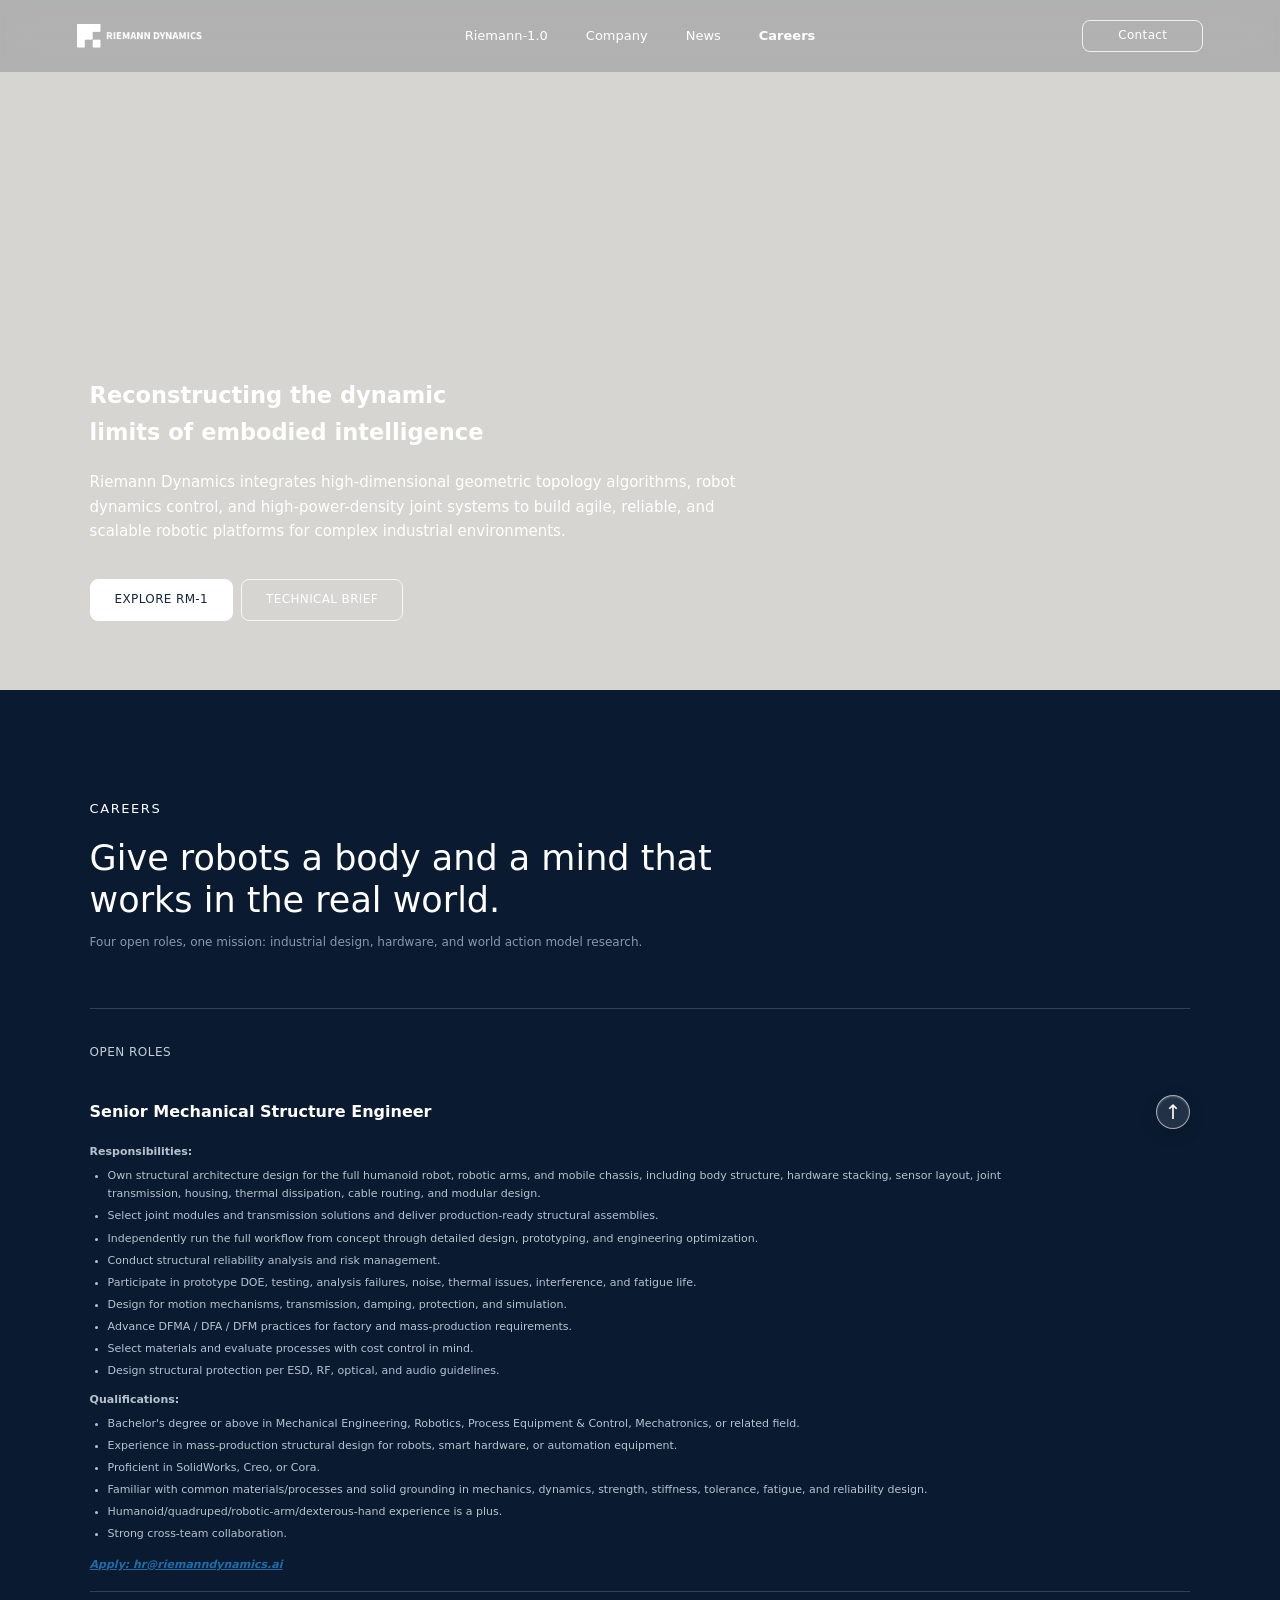
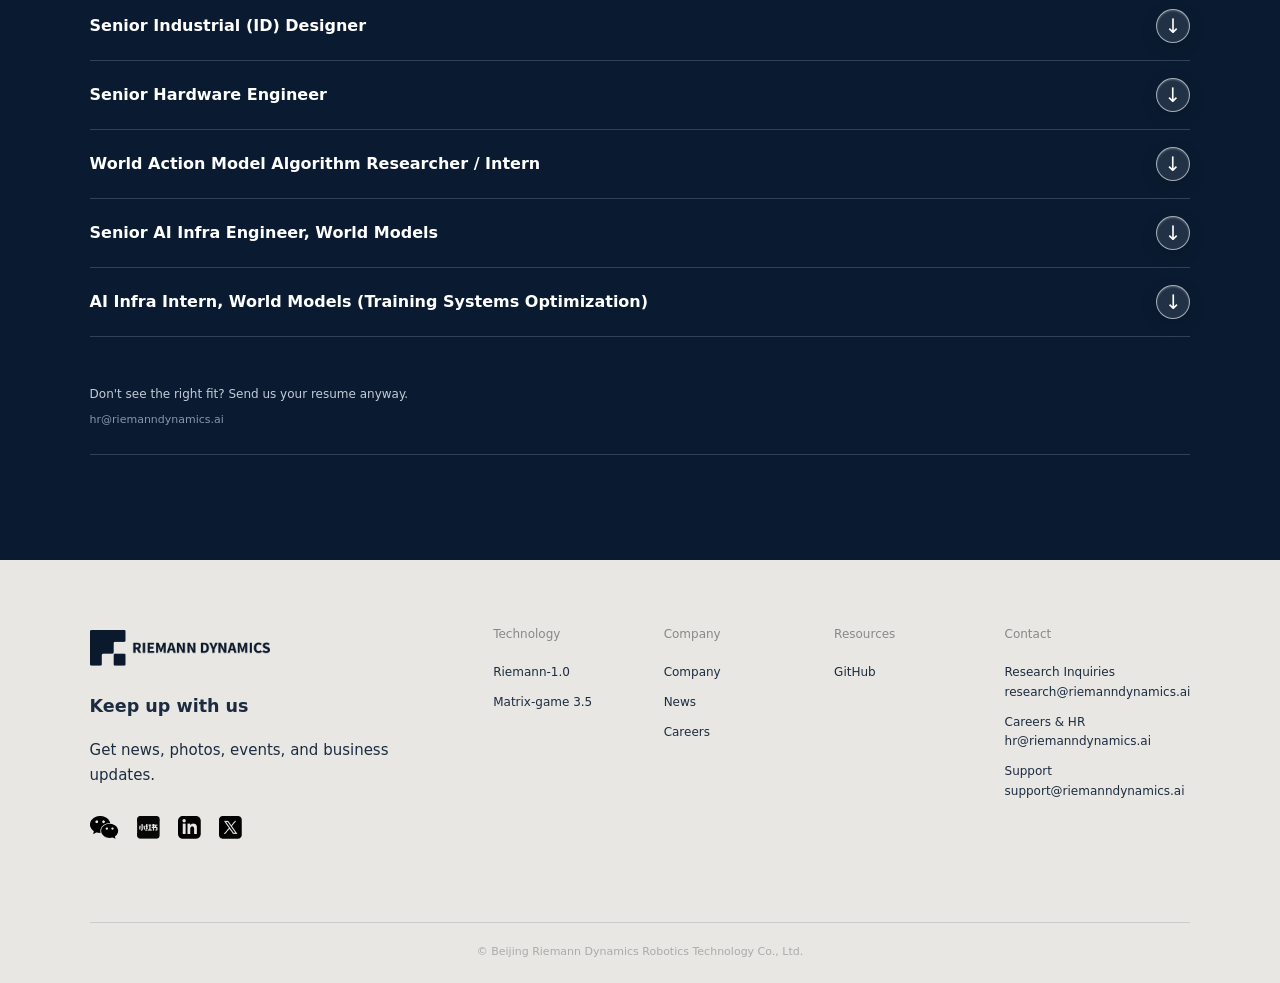
==== careers.html @ ba43d90c "Initial website" ====
<!doctype html><html lang="en"><head><meta charset="UTF-8"><meta name="viewport" content="width=device-width,initial-scale=1"><title>Careers — Riemann Dynamics</title><link rel="stylesheet" href="styles.css"></head><body class="careers-page"><header class="nav"><a class="brand" href="index.html"><img src="public/assets/公司logo/Group 2.png" alt="Riemann Dynamics"></a><nav class="desktop-nav"><a href="riemann-1.0.html">Riemann-1.0</a><a href="company.html">Company</a><a href="news.html">News</a><a href="careers.html">Careers</a></nav><a class="contact" href="mailto:hr@riemanndynamics.ai?subject=Website%20Inquiry">Contact</a></header><section class="careers-hero"><video muted loop autoplay playsinline><source src="public/assets/careers/careers-top.mp4" type="video/mp4"></video><div class="hero-overlay"><h1>Reconstructing the dynamic<br>limits of embodied intelligence</h1><p>Riemann Dynamics integrates high-dimensional geometric topology algorithms, robot dynamics control, and high-power-density joint systems to build agile, reliable, and scalable robotic platforms for complex industrial environments.</p><a class="btn light" href="riemann-1.0.html">EXPLORE RM-1</a><a class="btn outline" href="https://arxiv.org/abs/2608.27033">TECHNICAL BRIEF</a></div></section><main class="careers-content"><p class="eyebrow">CAREERS</p><h2>Give robots a body and a mind that<br> works in the real world.</h2><p class="careers-lead">Four open roles, one mission: industrial design, hardware, and world action model research.</p><div class="roles"><p class="roles-label">OPEN ROLES</p><details open><summary>Senior Mechanical Structure Engineer <span>↑</span></summary><div class="role-copy"><b>Responsibilities:</b><ul><li>Own structural architecture design for the full humanoid robot, robotic arms, and mobile chassis, including body structure, hardware stacking, sensor layout, joint transmission, housing, thermal dissipation, cable routing, and modular design.</li><li>Select joint modules and transmission solutions and deliver production-ready structural assemblies.</li><li>Independently run the full workflow from concept through detailed design, prototyping, and engineering optimization.</li><li>Conduct structural reliability analysis and risk management.</li><li>Participate in prototype DOE, testing, analysis failures, noise, thermal issues, interference, and fatigue life.</li><li>Design for motion mechanisms, transmission, damping, protection, and simulation.</li><li>Advance DFMA / DFA / DFM practices for factory and mass-production requirements.</li><li>Select materials and evaluate processes with cost control in mind.</li><li>Design structural protection per ESD, RF, optical, and audio guidelines.</li></ul><b>Qualifications:</b><ul><li>Bachelor's degree or above in Mechanical Engineering, Robotics, Process Equipment &amp; Control, Mechatronics, or related field.</li><li>Experience in mass-production structural design for robots, smart hardware, or automation equipment.</li><li>Proficient in SolidWorks, Creo, or Cora.</li><li>Familiar with common materials/processes and solid grounding in mechanics, dynamics, strength, stiffness, tolerance, fatigue, and reliability design.</li><li>Humanoid/quadruped/robotic-arm/dexterous-hand experience is a plus.</li><li>Strong cross-team collaboration.</li></ul><a class="apply-link" href="mailto:hr@riemanndynamics.ai?subject=Job%20Application">Apply: hr@riemanndynamics.ai</a></div></details><details><summary>Senior Industrial (ID) Designer <span>↓</span></summary><p>Design · Beijing · Full-time</p></details><details><summary>Senior Hardware Engineer <span>↓</span></summary><p>Hardware · Beijing · Full-time</p></details><details><summary>World Action Model Algorithm Researcher / Intern <span>↓</span></summary><p>Research · Beijing · Full-time / Internship</p></details><details><summary>Senior AI Infra Engineer, World Models <span>↓</span></summary><p>Research · Beijing · Full-time / Internship</p></details><details><summary>AI Infra Intern, World Models (Training Systems Optimization) <span>↓</span></summary><p>Research · Beijing · Full-time / Internship</p></details></div><div class="resume-note"><p>Don't see the right fit? Send us your resume anyway.</p><a href="mailto:hr@riemanndynamics.ai?subject=Job%20Application">hr@riemanndynamics.ai</a></div></main><footer class="careers-footer"><div class="footer-brand"><img src="public/assets/公司logo/Group 2-2.png"><h3>Keep up with us</h3><p>Get news, photos, events, and business updates.</p><div class="social">◉　▣　𝕏　▶</div></div><div class="footer-links"><div><b>Technology</b><a href="riemann-1.0.html">Riemann-1.0</a><a href="#">Matrix-game 3.5</a></div><div><b>Company</b><a href="company.html">Company</a><a href="news.html">News</a><a href="careers.html">Careers</a></div><div><b>Resources</b><a href="https://github.com">GitHub</a></div><div><b>Contact</b><a href="mailto:research@riemanndynamics.ai">Research Inquiries<br>research@riemanndynamics.ai</a><a href="mailto:hr@riemanndynamics.ai">Careers &amp; HR<br>hr@riemanndynamics.ai</a><a href="mailto:support@riemanndynamics.ai">Support<br>support@riemanndynamics.ai</a></div></div><small>© Beijing Riemann Dynamics Robotics Technology Co., Ltd.</small></footer><script src="script.js"></script></body></html>
---- styles.css ----
:root{--navy:#091a30;--paper:#f3f2ef;--ink:#15263b}*{box-sizing:border-box}html{scroll-behavior:smooth}body{margin:0;background:var(--paper);color:var(--ink);font:15px/1.65 Arial,Helvetica,sans-serif}a{color:inherit;text-decoration:none}.nav{position:fixed;z-index:10;top:0;left:0;right:0;height:72px;padding:14px 6%;display:flex;align-items:center;justify-content:space-between;color:#fff;background:rgba(10,17,25,.18);backdrop-filter:blur(14px);transition:.3s}.nav.scrolled{background:rgba(9,26,48,.82)}.brand img{width:150px;height:42px;object-fit:contain}.desktop-nav{display:flex;gap:38px;margin-left:auto;margin-right:42px;font-size:13px}.contact,.btn{border:1px solid rgba(255,255,255,.8);border-radius:8px;padding:10px 24px;font-size:12px;letter-spacing:.03em}.hero{height:min(720px,100vh);min-height:560px;position:relative;color:#fff;overflow:hidden}.hero video{width:100%;height:100%;object-fit:cover}.hero:after{content:"";position:absolute;inset:0;background:linear-gradient(0deg,rgba(0,0,0,.6),rgba(0,0,0,.1))}.hero-overlay{position:absolute;z-index:1;bottom:10%;left:7%;max-width:650px}.hero h1{font-size:42px;line-height:1.13;font-weight:400;margin:0 0 20px}.hero p{max-width:600px;font-size:13px}.btn{display:inline-block;margin:20px 8px 0 0}.btn.light{background:#fff;color:var(--ink);border-color:#fff}.btn.outline{color:#fff}.light-section{padding:110px 7%}.intro{text-align:center}.eyebrow{font-size:13px;letter-spacing:.12em}.intro h2{font-size:30px;font-weight:400;max-width:800px;margin:15px auto 55px}.feature-grid{display:grid;grid-template-columns:1fr 1fr;gap:24px;text-align:left;max-width:1000px;margin:auto}.feature-grid article,.split p{padding:28px;border:1px solid #ddd;border-radius:16px;background:#f8f7f4}.feature-grid h3{font-size:22px;margin:12px 0}.dark-band{background:var(--navy);color:#fff;padding:115px 7%}.dark-band h2{font-weight:400;font-size:32px}.dark-band p{max-width:680px;color:#b9c4d0}.company-detail h2{max-width:850px;font-weight:400;font-size:36px}.split{display:grid;grid-template-columns:1fr 1.3fr;gap:28px;align-items:center;margin:42px 0}.split img{width:100%;height:280px;object-fit:cover}.video-grid{display:grid;grid-template-columns:1fr 1fr;gap:20px;margin:36px 0}.video-grid video{width:100%}.diagram{max-width:900px;width:100%;display:block;margin:40px 0}.news-card{display:block;max-width:900px}.news-card img{width:100%;height:360px;object-fit:cover;transition:.3s}.news-card:hover img{transform:scale(1.02)}.news-card h3{font-size:22px}.roles{margin-top:42px;border-top:1px solid #334457}.roles details{border-bottom:1px solid #334457;padding:24px 0}.roles summary{cursor:pointer;font-size:17px;font-weight:bold;display:flex;justify-content:space-between}.roles p{color:#c5ced8}.roles a,.article a{color:#1f6da8;text-decoration:underline}.article{max-width:900px;margin:auto;padding-top:130px}.article h1{font-weight:400;font-size:36px}.article img{display:block;width:100%;margin:36px 0}.back{font-size:28px}footer{background:#e8e7e3;padding:70px 7% 20px;display:grid;grid-template-columns:1fr 2fr;gap:50px}footer img{width:180px;height:55px;object-fit:contain;object-position:left}.footer-links{display:grid;grid-template-columns:repeat(3,1fr);gap:20px}.footer-links div{display:flex;flex-direction:column;gap:10px}.footer-links b{margin-bottom:8px}.social{margin-top:28px;font-size:18px}footer>small{grid-column:1/-1;border-top:1px solid #ccc;text-align:center;padding-top:20px;color:#999}.menu-btn,.mobile-menu{display:none}
@media(max-width:760px){.desktop-nav,.nav>.contact{display:none}.menu-btn{display:flex;background:none;border:0;flex-direction:column;gap:5px}.menu-btn span{display:block;width:24px;height:2px;background:#fff}.mobile-menu{position:absolute;display:none;top:72px;left:0;right:0;background:rgba(9,26,48,.96);padding:20px 7%}.mobile-menu.open{display:flex;flex-direction:column;gap:18px}.hero h1{font-size:32px}.hero-overlay{left:7%;right:7%;bottom:8%}.feature-grid,.split,.video-grid,footer{grid-template-columns:1fr}.light-section,.dark-band{padding:75px 7%}.intro h2,.company-detail h2{font-size:26px}.news-card img{height:220px}.footer-links{grid-template-columns:1fr 1fr}.footer-links div:last-child{grid-column:1/-1}}
.about-card b{display:flex;align-items:center;gap:8px;font-weight:600}
.about-card b img{width:22px;height:22px;object-fit:contain}
.home-page .about-card{background:#EFEDEA}
.about-card h3{font-size:32px;line-height:1.08;margin:18px 0 20px}
.card-bl h3,.card-br h3{line-height:1.02}
.home-footer .social{display:flex;align-items:center;gap:18px}
.home-footer .social img{width:auto;height:23px;object-fit:contain}
.home-footer .social img:first-child{width:29px}
.rm-page main{background:#f4f3f0}
.rm-page main{position:relative}
.rm-page .rm-general{background:#f4f3f0 url('public/assets/公司logo/Black透明.png') right 54px top 38px/220px auto no-repeat}
.desktop-nav{position:absolute;left:50%;transform:translateX(-50%);margin:0}
.hero>img{width:100%;height:100%;object-fit:cover}
.home-hero{height:690px}.about-home{background:#f3f2ef;padding:75px 5% 100px;color:#182b40}.about-heading{text-align:center}.about-heading h2{font-size:32px;font-weight:400;margin:0 0 8px}.about-heading p{color:#777;font-size:13px;line-height:1.5}.about-cards{max-width:1220px;height:700px;margin:60px auto 0;position:relative}.about-card{position:absolute;width:34%;min-height:260px;padding:30px;border:1px solid #ddd;border-radius:18px;background:#f7f6f3;clip-path:polygon(0 0,85% 0,100% 18%,100% 100%,0 100%);transition:transform .3s}.about-card:hover{transform:scale(1.025)}.about-card h3{font-size:21px;font-weight:400;margin:15px 0}.about-card p{color:#73777c;font-size:13px;line-height:1.45}.card-tl{left:0;top:15px}.card-tr{right:0;top:15px}.card-bl{left:0;bottom:10px}.card-br{right:0;bottom:10px}.robot-wrap{position:absolute;left:50%;top:50%;width:350px;height:390px;transform:translate(-50%,-50%);display:flex;justify-content:center;align-items:center;z-index:2}.robot-ring{position:absolute;width:300px;height:300px;border:1px solid #d8d7d2;border-radius:50%;background:rgba(255,255,255,.22)}.robot-wrap img{position:relative;width:330px;max-height:410px;object-fit:contain}.resources-home{height:480px;background:#0a1b31;color:#fff;position:relative;overflow:hidden}.resources-home:before{content:"";position:absolute;inset:0;background:url('public/assets/riemann-1.0/robot-right-arm-4k-transparent 1.png') left 35%/500px auto no-repeat;opacity:.12}.resource-blocks{position:absolute;right:0;top:0;width:37%;height:70%}.resource-blocks i{position:absolute;border:1px solid #31445a;border-radius:12px;background:#10253d}.resource-blocks i:nth-child(1){right:0;top:0;width:73%;height:56%}.resource-blocks i:nth-child(2){right:0;top:56%;width:46%;height:44%}.resource-blocks i:nth-child(3){left:0;top:69%;width:31%;height:29%}.resource-blocks i:nth-child(4){right:28%;top:68%;width:28%;height:31%}.resource-copy{position:absolute;left:7%;bottom:85px}.resource-copy h2{font-size:28px;font-weight:400;line-height:1.2}.resource-copy p{max-width:500px;color:#8796a9;font-size:11px}.home-footer{background:#e8e7e3;padding:65px 7% 22px;display:grid;grid-template-columns:1fr 2fr;gap:55px;color:#1c2c40}.home-footer .footer-brand>img{width:180px;height:52px;object-fit:contain;object-position:left}.home-footer h3{font-weight:400;margin:20px 0 3px}.home-footer p{font-size:12px;color:#777}.home-footer .footer-links{display:grid;grid-template-columns:repeat(4,1fr);gap:25px}.home-footer .footer-links div{display:flex;flex-direction:column;gap:10px;font-size:12px}.home-footer .footer-links b{font-size:13px;font-weight:400;color:#888;margin-bottom:7px}.home-footer>small{grid-column:1/-1;border-top:1px solid #ccc;text-align:center;color:#aaa;padding-top:20px;margin-top:28px;font-size:11px}
.home-hero{position:relative;width:100%;height:auto;min-height:620px;aspect-ratio:1440/882;max-height:900px;overflow:hidden;background:#050505;color:#fff}.home-hero>video{position:absolute;inset:0;width:100%;height:100%;object-fit:cover;object-position:center center;display:block}.home-hero:after{content:"";position:absolute;inset:0;background:linear-gradient(180deg,rgba(0,0,0,.08) 35%,rgba(0,0,0,.48) 100%);pointer-events:none}.home-hero .hero-overlay{z-index:2;color:#fff}.home-hero .hero-overlay h1,.home-hero .hero-overlay p{color:#fff}.home-hero .btn.outline{color:#fff;border-color:rgba(255,255,255,.9)}.home-footer .footer-brand{display:flex;flex-direction:column;align-items:flex-start}.home-footer .footer-brand>img{display:block;width:180px;height:auto;margin:0;padding:0}.home-footer h3{margin:20px 0 3px;padding:0;text-align:left}
@media(max-width:760px){.home-hero{height:650px;min-height:650px;aspect-ratio:auto}.home-hero>video{object-position:center center}}
.company-hero{height:690px;position:relative;overflow:hidden;color:#fff}.company-hero>img{width:100%;height:100%;object-fit:cover}.company-hero:after{content:"";position:absolute;inset:0;background:linear-gradient(0deg,rgba(0,0,0,.6),rgba(0,0,0,.08))}.company-hero .hero-overlay{z-index:2}.company-hero .hero-overlay h1,.company-hero .hero-overlay p{color:#fff}.company-content{padding:95px 7%;background:#f3f2ef;color:#1c2c40}.company-content>h2{font-size:36px;line-height:1.2;font-weight:400;margin:16px 0 35px}.company-content hr{border:0;border-top:1px solid #d9d9d5;margin-bottom:55px}.company-story{display:grid;grid-template-columns:40% 60%;gap:18px;margin:0 0 48px;align-items:stretch}.company-story img{width:100%;height:285px;object-fit:cover}.company-story>div{background:#f8f7f4;border:1px solid #ddd;border-radius:17px;clip-path:polygon(0 0,96% 0,100% 12%,100% 100%,0 100%);padding:26px}.company-story p{font-size:14px;line-height:1.55;margin:0}.milestones{background:#0a1b31;color:#fff;padding:80px 7% 105px}.timeline{display:grid;grid-template-columns:repeat(3,1fr);position:relative;margin-top:60px}.timeline:before{content:"";height:1px;background:#536173;position:absolute;left:0;right:0;top:8px}.milestone{position:relative}.milestone i{display:block;width:20px;height:20px;border:2px solid #d7dde3;border-radius:50%;background:#0a1b31;position:relative;z-index:1}.milestone.active i{background:#f5f5f2}.milestone h3{font-size:17px;margin:14px 0 2px}.milestone p{color:#8998aa;font-size:12px;margin:0}.company-footer{background:#e8e7e3;padding:65px 7% 22px;display:grid;grid-template-columns:1fr 2fr;gap:55px;color:#1c2c40}.company-footer .footer-brand>img{width:180px;height:auto;margin-left:-27px}.company-footer .footer-links{display:grid;grid-template-columns:repeat(4,1fr);gap:25px}.company-footer .footer-links div{display:flex;flex-direction:column;gap:10px;font-size:12px}.company-footer .footer-links b{font-weight:400;color:#888}.company-footer>small{grid-column:1/-1;border-top:1px solid #ccc;text-align:center;color:#aaa;padding-top:20px;margin-top:28px;font-size:11px}
@media(max-width:760px){.company-hero{height:650px}.company-content{padding:65px 7%}.company-content>h2{font-size:27px}.company-story{grid-template-columns:1fr;gap:15px}.company-story img{height:230px}.timeline{grid-template-columns:1fr;gap:35px;margin-top:45px}.timeline:before{left:9px;top:0;bottom:0;width:1px;height:auto;right:auto}.milestone{padding-left:38px}.milestone i{position:absolute;left:0;top:0}.company-footer{grid-template-columns:1fr}.company-footer .footer-links{grid-template-columns:1fr 1fr}}
.careers-hero{height:690px;position:relative;overflow:hidden;color:#fff}.careers-hero>img{width:100%;height:100%;object-fit:cover}.careers-hero:after{content:"";position:absolute;inset:0;background:linear-gradient(0deg,rgba(0,0,0,.58),rgba(0,0,0,.08))}.careers-hero .hero-overlay{z-index:2}.careers-hero .hero-overlay h1,.careers-hero .hero-overlay p{color:#fff}.careers-content{background:#0a1b31;color:#fff;padding:95px 7% 105px}.careers-content h2{font-size:35px;line-height:1.2;font-weight:400;margin:18px 0 12px}.careers-lead{font-size:12px;color:#8998aa}.roles{margin-top:55px;border-top:1px solid #304258}.roles-label{font-size:12px;letter-spacing:.04em;color:#cbd2dc;margin:34px 0 15px}.roles details{border-bottom:1px solid #304258;padding:17px 0}.roles summary{cursor:pointer;list-style:none;font-size:16px;font-weight:600;display:flex;justify-content:space-between;align-items:center}.roles summary::-webkit-details-marker{display:none}.roles summary span{border:1px solid #8190a1;width:30px;height:30px;border-radius:50%;display:grid;place-items:center;font-size:20px;font-weight:300}.role-copy{max-width:920px;color:#b7c2d0;font-size:11px;line-height:1.65;padding:14px 0 0}.role-copy ul{padding-left:18px;margin:6px 0 10px}.role-copy li{margin-bottom:4px}.apply-link{display:inline-block;color:#fff;font-style:italic;font-weight:600;margin-top:2px}.roles details:not([open])>p{color:#8796a9;font-size:11px;margin:8px 0 0}.resume-note{border-bottom:1px solid #304258;padding:48px 0 25px;color:#c3ccd6;font-size:12px}.resume-note p{margin:0 0 5px}.resume-note a{color:#8796a9;font-size:11px}.careers-footer{background:#e8e7e3;padding:65px 7% 22px;display:grid;grid-template-columns:1fr 2fr;gap:55px;color:#1c2c40}.careers-footer .footer-brand>img{width:180px;height:auto;margin-left:-27px}.careers-footer .footer-links{display:grid;grid-template-columns:repeat(4,1fr);gap:25px}.careers-footer .footer-links div{display:flex;flex-direction:column;gap:10px;font-size:12px}.careers-footer .footer-links b{font-weight:400;color:#888}.careers-footer>small{grid-column:1/-1;border-top:1px solid #ccc;text-align:center;color:#aaa;padding-top:20px;margin-top:28px;font-size:11px}
@media(max-width:760px){.careers-hero{height:650px}.careers-content{padding:65px 7%}.careers-content h2{font-size:28px}.careers-footer{grid-template-columns:1fr}.careers-footer .footer-links{grid-template-columns:1fr 1fr}.role-copy{font-size:11px}}
.rm-page{background:#f3f2ef;color:#1a2b40}.rm-hero{height:690px;position:relative;overflow:hidden;color:#fff;background:#050505}.rm-hero video{width:100%;height:100%;object-fit:cover}.rm-hero:after{content:"";position:absolute;inset:0;background:linear-gradient(0deg,rgba(0,0,0,.7),transparent 65%)}.rm-hero-copy{position:absolute;z-index:2;left:7%;bottom:9%}.rm-hero-copy p{font-size:14px;margin:0 0 8px}.rm-hero-copy h1{font-size:42px;line-height:1.1;font-weight:400;margin:0}.rm-stats{display:grid;grid-template-columns:repeat(5,1fr);max-width:1100px;margin:auto;padding:48px 7%;gap:22px;text-align:center}.rm-stats b{display:block;font-size:26px;font-weight:400}.rm-stats span{font-size:11px;color:#7c8792}.rm-section,.rm-benchmarks{padding:90px 7%;max-width:1250px;margin:auto}.rm-section h2,.rm-benchmarks h2,.rm-data h2,.rm-policy h2{font-size:30px;font-weight:400;margin:12px 0}.rm-lead{max-width:760px;color:#6f7881}.rm-wide-image{width:100%;display:block;margin:42px 0 25px;max-height:520px;object-fit:contain;background:#ddd}.rm-three{display:grid;grid-template-columns:repeat(3,1fr);gap:18px}.rm-three article{background:#efeeeb;border:1px solid #deddd9;padding:22px;border-radius:9px}.rm-three h3{font-size:14px;margin:0 0 8px}.rm-three p{font-size:12px;margin:0;color:#69737d}.rm-gallery{background:#ecebe8;max-width:none}.rm-task-grid{display:grid;grid-template-columns:repeat(4,1fr);gap:15px}.rm-task-grid article{background:#f7f6f3;padding:14px;border-radius:6px}.rm-task-grid img{height:140px;width:100%;object-fit:contain}.rm-task-grid h3{font-size:13px;margin:8px 0 3px}.rm-task-grid p{font-size:11px;margin:0;color:#69737d}.rm-metrics{display:flex;gap:60px;margin:30px 0}.rm-metrics b{font-size:30px;font-weight:400}.rm-metrics small{display:block;font-size:11px;color:#77818a}.rm-video-grid{display:grid;grid-template-columns:repeat(4,1fr);gap:12px}.rm-video-grid video{width:100%;background:#ddd}.rm-benchmarks{background:#eeece9;max-width:none}.benchmark-grid{display:grid;grid-template-columns:repeat(3,1fr);gap:22px;margin-top:30px}.benchmark-grid img{width:100%;height:250px;object-fit:contain;background:#fff;border-radius:8px}.rm-data{background:#0a1b31;color:#fff;padding:90px 7%;text-align:left}.rm-data p{max-width:700px;color:#b8c3ce}.rm-data img{display:block;max-width:850px;width:100%;margin:40px auto 0;background:#122a45}.rm-inference{background:#f3f2ef}.rm-policy{padding:90px 7%;text-align:center;background:#ecebe8}.rm-policy>img{width:330px;height:330px;object-fit:contain}.rm-policy>div{display:flex;max-width:800px;margin:15px auto;justify-content:space-around;gap:20px}.rm-policy span{display:grid;place-items:center;width:150px;height:90px;border-radius:50%;background:#f8f7f4;border:1px solid #ddd;font-size:12px}
@media(max-width:760px){.rm-hero{height:650px}.rm-hero-copy h1{font-size:32px}.rm-stats{grid-template-columns:repeat(3,1fr);padding:35px 5%;gap:20px 8px}.rm-stats b{font-size:21px}.rm-section,.rm-benchmarks{padding:62px 7%}.rm-section h2,.rm-benchmarks h2,.rm-data h2,.rm-policy h2{font-size:25px}.rm-three,.rm-task-grid,.rm-video-grid,.benchmark-grid{grid-template-columns:1fr 1fr}.rm-metrics{gap:25px}.rm-metrics b{font-size:24px}.rm-policy>div{flex-wrap:wrap}.rm-policy span{width:130px}}
.resources-home:before{content:"";display:block;position:absolute;inset:auto 7% 20px auto;width:500px;height:400px;background:url('public/assets/home/Vector.png') center/contain no-repeat;opacity:.95}
.resource-blocks{display:none!important}
.home-footer .footer-brand>img{margin-left:-27px!important;width:180px;height:auto}
.company-page .company-story>div{display:flex!important;align-items:center!important;justify-content:center!important;padding:30px!important}.company-page .company-story p{margin:0!important;line-height:1.75!important}
.company-page .company-story>div{background:#EFEDEA}
.blog-page{background:#f3f2ef;color:#182b40}.blog-page .nav{background:rgba(20,29,36,.42)}.blog-content{width:min(1030px,86%);margin:0 auto;padding:125px 0 110px}.blog-back{display:block;font-size:42px;line-height:1;margin:0 0 18px 0;width:32px}.blog-content h1{font-size:36px;line-height:1.2;font-weight:400;margin:0 0 10px}.blog-content>small{font-size:12px}.blog-image{display:block;width:100%;height:auto;margin:42px 0 24px}.blog-content p{font-size:13px;line-height:1.65;margin:0 0 28px}.blog-content p a{color:#1c4d75;text-decoration:underline}.blog-content h2{font-size:16px;margin:34px 0 8px;font-weight:700}.blog-content h3{font-size:16px;line-height:1.6;margin:36px 0 0;font-weight:700}.blog-content .blog-image + h2{margin-top:30px}
@media(max-width:760px){.blog-content{width:86%;padding:105px 0 70px}.blog-content h1{font-size:27px}.blog-image{margin:28px 0 20px}.blog-content p{font-size:13px;line-height:1.7}.blog-content h2{font-size:15px}}
.careers-page .roles summary span{position:relative;width:34px!important;height:34px!important;display:block!important;flex:0 0 34px;border:1px solid rgba(235,242,250,.65)!important;border-radius:50%!important;background:rgba(255,255,255,.1)!important;box-shadow:inset 0 1px 2px rgba(255,255,255,.25),0 5px 16px rgba(0,0,0,.18)!important;backdrop-filter:blur(12px)!important;-webkit-backdrop-filter:blur(12px)!important;font-size:0!important;line-height:1!important;color:transparent!important}.careers-page .roles summary span:after{position:absolute;left:50%;top:50%;transform:translate(-50%,-53%);display:block;width:100%;height:100%;text-align:center;font-size:20px!important;line-height:34px!important;color:#fff!important}.careers-page .roles details[open] summary span:after{content:'↑'}.careers-page .roles details:not([open]) summary span:after{content:'↓'}
.company-footer .footer-brand{display:flex;flex-direction:column;align-items:flex-start}.company-footer .footer-brand h3{font-weight:400;margin:20px 0 4px}.company-footer .footer-brand p{font-size:12px;color:#777;margin:0}.company-footer .social{margin-top:28px;font-size:18px}.company-footer .footer-links a{line-height:1.45}.company-footer .footer-links b{margin-bottom:6px}
/* Riemann detail layout calibration */
.rm-page .rm-hero{height:66vw!important;min-height:620px!important;max-height:880px!important}.rm-page .rm-section,.rm-page .rm-benchmarks{width:min(1030px,86%)!important;margin-left:auto!important;margin-right:auto!important;padding-top:82px!important;padding-bottom:82px!important}.rm-page .rm-gallery,.rm-page .rm-data{width:100%!important;padding-left:max(7%,calc((100% - 1030px)/2))!important;padding-right:max(7%,calc((100% - 1030px)/2))!important}.rm-page .rm-gallery{background:#ecebe8!important}.rm-page .rm-benchmarks{background:#eeece9!important}.rm-page .rm-data{background:#0a1b31!important;color:#fff!important;max-width:none!important}.rm-page .rm-placeholder{height:270px!important;background:#c9c9c9!important;border-radius:6px!important;margin:40px 0!important}.rm-page .rm-task-grid,.rm-page .rm-video-grid{gap:16px!important}.rm-page .rm-task-grid img{height:150px!important}
.rm-page{background:#f3f2ef}.rm-page .rm-hero-copy{max-width:1050px}.rm-page .rm-hero-copy>p:first-child{font-size:36px;font-weight:700}.rm-page .rm-hero-copy h1{font-size:48px}.rm-page .rm-hero-copy>p:last-child{max-width:900px;font-size:17px;line-height:1.5}.rm-identity{position:relative;height:650px;overflow:hidden;padding:0 5%;display:flex;align-items:flex-end;justify-content:center}.rm-wordmark{position:absolute;left:5%;right:5%;top:180px;text-align:center;font-size:122px;font-weight:700;color:#e7e4e0}.rm-identity>img{position:absolute;z-index:2;width:420px;height:480px;object-fit:contain;left:50%;top:20px;transform:translateX(-50%)}.rm-identity .rm-stats{position:relative;z-index:3;width:100%;max-width:1200px;padding:0 0 38px;display:grid;grid-template-columns:repeat(5,1fr);gap:14px}.rm-identity .rm-stats>div{background:rgba(248,247,244,.9);border:1px solid #d9d6d2;border-radius:16px;padding:28px 12px;text-align:center}.rm-identity .rm-stats b{font-size:34px}.rm-identity .rm-stats span{display:block;margin-top:8px}.rm-overview,.rm-general,.rm-architecture,.rm-inference{width:min(1100px,88%);margin:auto;padding:80px 0}.rm-overview>.eyebrow{font-size:20px;line-height:1.35;max-width:680px}.overview-copy,.about-intro,.general-copy{font-size:14px;line-height:1.65;max-width:900px;color:#66717c}.rm-overview-image,.rm-architecture>img,.rm-inference>img{display:block;width:100%;margin:38px 0;border-radius:7px}.rm-fold-cards{display:grid;grid-template-columns:repeat(3,1fr);gap:22px}.rm-fold-cards article{min-height:210px;padding:28px;background:#f7f6f3;border:1px solid #d9d6d2;border-radius:20px;clip-path:polygon(0 0,80% 0,100% 25%,100% 100%,0 100%)}.rm-fold-cards h3{font-size:21px;font-weight:400;margin:0 0 20px}.rm-fold-cards p{color:#687380}.rm-about{background:#e7e5e2;padding:85px 0}.rm-about-inner{width:min(1200px,90%);margin:auto;position:relative;min-height:830px;text-align:center}.rm-about h2{font-size:34px;font-weight:400}.rm-about .about-intro{margin:0 auto 50px}.rm-task-cards{display:grid;grid-template-columns:1fr 1fr;gap:90px 300px;text-align:left}.rm-task-cards article{background:#f7f6f3;border:1px solid #d7d4d0;border-radius:18px;padding:26px;min-height:240px}.rm-task-cards h3{font-size:21px}.rm-task-cards p{color:#687380}.rm-task-cards b{font-size:18px}.rm-about-robot{position:absolute;width:430px;height:520px;object-fit:contain;left:50%;top:250px;transform:translateX(-50%);z-index:2}.rm-general h2,.rm-benchmarks h2,.rm-data h2,.rm-architecture h2,.rm-inference h2{font-size:32px;font-weight:400}.rm-general .rm-metrics{display:flex;gap:0;margin:50px 0}.rm-general .rm-metrics b{padding:0 36px;border-right:1px solid #aaa;font-size:33px}.rm-general .rm-metrics b:first-child{padding-left:0}.rm-general .rm-metrics b:last-child{border:0}.rm-general-grid{display:grid;grid-template-columns:repeat(4,1fr);gap:28px 14px}.rm-general-grid article{background:#f8f7f4;border-radius:12px;overflow:hidden;border:1px solid #dedbd7}.rm-general-grid video{width:100%;aspect-ratio:3/5;object-fit:cover;background:#222}.rm-general-grid b,.rm-general-grid p{display:block;padding:0 12px}.rm-general-grid b{font-size:12px;margin-top:10px}.rm-general-grid p{font-size:11px;min-height:44px}.rm-benchmarks{width:100%!important;max-width:none!important;padding:80px max(7%,calc((100% - 1100px)/2))!important}.rm-benchmarks .benchmark-grid{grid-template-columns:repeat(3,1fr)}.rm-benchmarks .benchmark-grid img{height:auto}.rm-data{min-height:650px;text-align:left}.rm-data>img{width:430px;height:430px;object-fit:contain;margin:20px auto 0}.rm-architecture,.rm-inference{background:#f3f2ef}.rm-architecture>img,.rm-inference>img{background:#fff}.rm-policy{padding-bottom:130px}
@media(max-width:760px){.rm-page .rm-hero-copy>p:first-child{font-size:24px}.rm-page .rm-hero-copy h1{font-size:32px}.rm-page .rm-hero-copy>p:last-child{font-size:13px}.rm-identity{height:680px}.rm-wordmark{font-size:52px;top:130px}.rm-identity>img{width:280px;height:350px}.rm-identity .rm-stats{grid-template-columns:repeat(2,1fr);padding-bottom:20px}.rm-identity .rm-stats b{font-size:24px}.rm-overview>.eyebrow{font-size:17px}.rm-fold-cards{grid-template-columns:1fr}.rm-about-inner{min-height:auto}.rm-task-cards{grid-template-columns:1fr;gap:18px}.rm-about-robot{position:relative;top:auto;left:auto;transform:none;width:100%;height:330px;grid-row:auto}.rm-general-grid{grid-template-columns:1fr 1fr}.rm-general .rm-metrics b{font-size:23px;padding:0 12px}.rm-benchmarks .benchmark-grid{grid-template-columns:1fr}.rm-data>img{width:280px;height:280px}}

/* Riemann-1.0 reference layout */
.rm-page{background:#f4f3f0;color:#182b40;overflow-x:hidden}
.rm-page .nav{z-index:20}
.rm-hero{height:min(61.25vw,882px);min-height:620px;position:relative;overflow:hidden;background:#050505;color:#fff}
.rm-hero video{position:absolute;inset:0;width:100%;height:100%;object-fit:cover;object-position:center}
.rm-hero:after{content:"";position:absolute;inset:0;background:linear-gradient(180deg,rgba(0,0,0,.08),rgba(0,0,0,.62));pointer-events:none}
.rm-hero-copy{position:absolute;z-index:2;left:7%;right:7%;bottom:8%;max-width:980px}
.rm-hero-copy>p:first-child{font-size:27px;font-weight:700;letter-spacing:.01em;margin:0 0 8px}
.rm-hero-copy h1{font-size:46px;line-height:1.05;font-weight:400;margin:0 0 18px}
.rm-hero-copy>p:last-child{max-width:680px;font-size:14px;line-height:1.55;margin:0;color:#fff}
.rm-identity{position:relative;height:520px;overflow:hidden;padding:0 6%;display:flex;align-items:flex-end;justify-content:center;background:#f4f3f0}
.rm-identity-ring{position:absolute;width:650px;height:650px;left:50%;top:-160px;transform:translateX(-50%);border-radius:50%;background:rgba(255,255,255,.68);border:1px solid rgba(215,219,220,.8)}
.rm-wordmark{position:absolute;z-index:1;top:80px;left:0;right:0;text-align:center;font-size:74px;line-height:1;font-weight:700;color:#e6e7e3;letter-spacing:.02em}
.rm-identity>img{position:absolute;z-index:3;width:365px;height:420px;left:50%;top:5px;transform:translateX(-50%);object-fit:contain}
.rm-identity .rm-stats{position:relative;z-index:4;width:min(1120px,100%);padding:0 0 28px;display:grid;grid-template-columns:repeat(5,1fr);gap:13px;text-align:center}
.rm-identity .rm-stats>div{background:rgba(249,249,247,.78);border:1px solid #dfe1dd;border-radius:4px;padding:15px 8px 13px;min-height:72px}
.rm-identity .rm-stats b{font-size:20px;font-weight:700;display:block;color:#182b40}.rm-identity .rm-stats span{font-size:10px;color:#697783;display:block;margin-top:1px}
.rm-overview,.rm-general,.rm-architecture,.rm-inference{width:min(1100px,86%);margin:auto;padding:76px 0}
.rm-overview>.eyebrow{font-size:22px;line-height:1.2;letter-spacing:.04em;max-width:730px;margin:0 0 18px}
.overview-copy,.general-copy,.architecture-copy,.inference-copy{font-size:13px;line-height:1.55;max-width:650px;color:#66727c;margin:0 0 24px}
.rm-overview-image{display:block;width:100%;height:auto;max-height:420px;object-fit:contain;background:#d2d2d2;border-radius:5px;margin:28px 0 24px}
.rm-fold-cards{display:grid;grid-template-columns:repeat(3,1fr);gap:16px}.rm-fold-cards article{min-height:160px;padding:21px 20px;background:#f8f8f5;border:1px solid #e1e1dc;border-radius:5px;clip-path:polygon(0 0,88% 0,100% 18%,100% 100%,0 100%)}.rm-fold-cards h3{font-size:14px;line-height:1.25;font-weight:400;margin:0 0 13px}.rm-fold-cards p{font-size:11px;line-height:1.55;color:#66727c;margin:0}
.rm-about{background:#e7e6e2;padding:73px 0}.rm-about-inner{width:min(1140px,86%);min-height:760px;margin:auto;position:relative;text-align:center}.rm-about h2{font-size:22px;font-weight:400;margin:0 0 8px}.rm-about .about-intro{width:min(483px,100%);font-size:11px;line-height:1.5;color:#66727c;margin:0 auto 46px}.rm-task-cards{position:relative;z-index:3;display:grid;grid-template-columns:440px 440px;justify-content:space-between;gap:34px 250px;text-align:left}.rm-task-cards article{background:rgba(249,249,247,.9);border:1px solid #deded9;border-radius:5px;padding:17px 19px;min-height:180px}.rm-task-cards h3{font-size:13px;font-weight:400;margin:0 0 17px}.rm-task-cards p{width:303px;max-width:100%;font-size:11px;line-height:1.6;font-weight:300;color:#687380;margin:0 0 14px}.rm-task-cards hr{border:0;border-top:1px solid #dcdcd7;margin:0 0 10px}.rm-task-cards b{font-size:11px;font-weight:400}.rm-about-ring{position:absolute;width:340px;height:340px;left:50%;top:235px;transform:translateX(-50%);border-radius:50%;background:rgba(250,250,248,.56);border:1px solid #d5d6d1;z-index:1}.rm-about-robot{position:absolute;z-index:2;width:358px;height:330px;object-fit:contain;left:50%;top:248px;transform:translateX(-50%)}
.rm-general{position:relative}.rm-faint-logo{position:absolute;right:-3%;top:25px;font-size:75px;font-weight:700;letter-spacing:.02em;color:rgba(225,226,222,.62);pointer-events:none;white-space:nowrap}.rm-general h2{position:relative;font-size:25px;line-height:1.2;font-weight:400;width:500px;max-width:100%;margin:0 0 14px}.rm-general .general-copy{max-width:620px}.rm-general .rm-metrics{position:relative;display:flex;gap:0;margin:32px 0 28px}.rm-general .rm-metrics b{display:flex;flex-direction:column;padding:0 38px;border-right:1px solid #c8cbc8;font-size:28px;line-height:1;font-weight:400;color:#000}.rm-general .rm-metrics b:first-child{padding-left:0}.rm-general .rm-metrics b:last-child{border:0}.rm-general .rm-metrics small{display:block;width:100px;margin-top:8px;font-size:10px;line-height:1.25;color:#66727c}.rm-general-grid{display:grid;grid-template-columns:repeat(4,1fr);gap:17px 13px}.rm-general-grid article{background:#f8f8f5;border:1px solid #deded9;border-radius:4px;overflow:hidden}.rm-general-grid video{display:block;width:100%;aspect-ratio:1/1.12;object-fit:cover;background:#222}.rm-general-grid b,.rm-general-grid p{display:block;padding:0 10px}.rm-general-grid b{font-size:10px;margin-top:8px}.rm-general-grid p{font-size:10px;line-height:1.35;min-height:33px;color:#687380;margin:3px 0 8px}
.rm-benchmarks{width:100%;max-width:none;padding:72px max(7%,calc((100% - 1100px)/2));background:#f4f3f0}.rm-benchmarks h2{font-size:25px;font-weight:400;margin:0 0 9px}.rm-benchmarks>p{max-width:680px;color:#66727c;font-size:13px;line-height:1.55;margin:0}.rm-benchmarks .benchmark-grid{display:grid;grid-template-columns:repeat(3,1fr);gap:22px;margin-top:25px}.rm-benchmarks .benchmark-grid img{width:100%;height:auto;display:block;background:#fff;border-radius:4px}
.rm-data{min-height:625px;padding:66px max(7%,calc((100% - 1100px)/2));background:#122a45;color:#fff;display:grid;grid-template-columns:1fr 470px;align-items:center;gap:40px}.rm-data-copy .eyebrow{font-size:34px;line-height:1;margin:0 0 20px;letter-spacing:.04em}.rm-data-copy>p:last-child{max-width:570px;font-size:12px;line-height:1.65;color:#b6c3d1;margin:0}.rm-data>img{width:430px;height:430px;object-fit:contain;margin:0 auto;background:none}
.rm-architecture,.rm-inference{background:#f4f3f0}.rm-architecture .eyebrow,.rm-inference .eyebrow{font-size:34px;line-height:1.05;margin:0 0 19px;letter-spacing:.02em}.architecture-copy,.inference-copy{width:813px;max-width:100%;font-size:13px;color:#9299aa;margin-bottom:28px}.rm-architecture>img,.rm-inference>img{display:block;width:100%;height:auto;max-height:600px;object-fit:contain;background:#d0d0d0;border-radius:5px;margin:0 0 27px}.rm-stage-cards{margin-top:0}.rm-stage-cards article{min-height:142px}
.rm-policy{padding:75px max(7%,calc((100% - 900px)/2)) 110px;text-align:center;background:#e7e6e2}.rm-policy>.eyebrow{font-size:20px;letter-spacing:.05em;margin:0 0 8px}.policy-intro{max-width:650px;margin:0 auto 50px;font-size:12px;line-height:1.6;color:#66727c}.policy-mode h2{font-size:22px;font-weight:400;margin:0 0 6px}.policy-mode>p{font-size:11px;color:#66727c;margin:0 auto 22px}.policy-flow{display:flex;justify-content:center;align-items:center;gap:32px}.policy-flow span{width:145px;height:88px;display:grid;place-items:center;border-radius:50%;background:#f8f8f5;border:1px solid #dbdcd7;font-size:11px}.policy-flow i{font-style:normal;font-size:26px;color:#7f8990}.policy-robot{height:245px;position:relative;display:grid;place-items:center;margin:15px 0}.policy-ring{position:absolute;width:245px;height:245px;border-radius:50%;background:#f6f6f3;border:1px solid #d8d9d4}.policy-robot img{position:relative;width:240px;height:240px;object-fit:contain}.rm-policy .policy-mode:last-child{margin-top:18px}
@media(max-width:760px){.rm-hero{height:680px;min-height:680px}.rm-hero-copy{left:7%;right:7%;bottom:9%}.rm-hero-copy>p:first-child{font-size:23px}.rm-hero-copy h1{font-size:31px}.rm-hero-copy>p:last-child{font-size:12px}.rm-identity{height:610px}.rm-identity-ring{width:430px;height:430px;top:-40px}.rm-wordmark{top:100px;font-size:46px}.rm-identity>img{width:280px;height:330px;top:25px}.rm-identity .rm-stats{grid-template-columns:repeat(2,1fr);gap:8px;padding:0 0 18px}.rm-identity .rm-stats>div:last-child{grid-column:1/-1}.rm-identity .rm-stats b{font-size:20px}.rm-overview,.rm-general,.rm-architecture,.rm-inference{width:86%;padding:57px 0}.rm-overview>.eyebrow{font-size:18px}.rm-fold-cards{grid-template-columns:1fr}.rm-about{padding:58px 0}.rm-about-inner{min-height:980px;width:86%}.rm-task-cards{grid-template-columns:1fr;gap:14px}.rm-task-cards article{min-height:140px}.rm-about-ring{width:260px;height:260px;top:510px}.rm-about-robot{width:290px;height:275px;top:505px}.rm-general h2{font-size:23px;width:100%}.rm-faint-logo{font-size:38px;top:20px}.rm-general .rm-metrics b{font-size:22px;padding:0 15px}.rm-general .rm-metrics small{width:80px;font-size:9px}.rm-general-grid{grid-template-columns:1fr 1fr;gap:12px 8px}.rm-benchmarks{padding:58px 7%}.rm-benchmarks .benchmark-grid{grid-template-columns:1fr;gap:14px}.rm-data{display:block;padding:58px 7%;min-height:0}.rm-data-copy .eyebrow{font-size:28px}.rm-data>img{width:290px;height:290px;margin:25px auto 0}.rm-architecture .eyebrow,.rm-inference .eyebrow{font-size:27px}.rm-policy{padding:58px 7% 80px}.policy-intro{margin-bottom:35px}.policy-flow{gap:14px}.policy-flow span{width:125px;height:75px}.policy-robot{height:210px}.policy-ring{width:210px;height:210px}.policy-robot img{width:210px;height:210px}}

/* Override the earlier shared-page calibration for this rebuilt page. */
.rm-page .rm-benchmarks{width:100%!important;max-width:none!important;background:#f4f3f0!important;padding:72px max(7%,calc((100% - 1100px)/2))!important}
.rm-page .rm-data{background:#122a45!important;color:#fff!important}
.rm-page .rm-hero-copy h1{font-size:46px!important}
.rm-page .rm-hero-copy>p:last-child{font-size:14px!important;line-height:1.55!important}

/* Second-pass adjustments from the reference annotations */
.rm-page .desktop-nav a{font-weight:400}.rm-page .desktop-nav a.active{font-weight:700}
.rm-hero-actions{display:flex;gap:10px;margin-top:26px}.rm-btn{display:inline-flex;align-items:center;justify-content:center;min-width:200px;height:46px;padding:0 24px;border:1px solid rgba(255,255,255,.9);border-radius:8px;color:#fff;font-size:14px}.rm-btn-primary{background:#fff;color:#15263b;border-color:#fff;font-weight:600}
.rm-identity{height:555px}.rm-identity-ring{width:520px;height:520px;top:-135px}.rm-identity>img{width:390px;height:450px;top:0}.rm-wordmark{top:105px;font-size:82px}.rm-identity .rm-stats{padding-bottom:25px}.rm-identity .rm-stats>div{padding:22px 10px 18px;min-height:90px}.rm-identity .rm-stats b{font-size:34px}.rm-identity .rm-stats span{font-size:12px}
.rm-overview>.rm-overview-eyebrow{font-size:34px;width:600px;max-width:100%;line-height:1.15;text-transform:none;letter-spacing:0}.rm-overview-image{width:977px;max-width:100%;margin-top:34px}.rm-fold-cards h3{width:215px;max-width:100%;font-size:20px;line-height:1.32}.rm-fold-cards p{font-size:14px;line-height:1.55}.rm-overview .rm-fold-cards article{min-height:205px}
.rm-about{padding-bottom:85px}.rm-about-inner{min-height:770px}.rm-about h2{font-size:34px}.rm-about .about-intro{font-size:13px}.rm-task-cards{z-index:4}.rm-task-cards article:nth-child(3){margin-top:57px}.rm-task-cards article:nth-child(4){margin-top:59px;padding-left:21px;padding-right:21px}.rm-task-cards h3{font-size:20px}.rm-task-cards b{font-size:15px}.rm-task-cards b strong{font-size:22px}.rm-about-ring{z-index:1;width:285px;height:285px;top:320px}.rm-about-robot{z-index:5;width:358px;height:541px;top:175px;margin-top:-120px}
.rm-demo-tabs{width:min(100%,900px);margin:58px auto 0}.rm-about .rm-demo-tabs{width:min(100%,876px);margin-top:82px}.rm-tab-list{display:flex;justify-content:center;gap:54px;margin-bottom:26px}.rm-tab-list button{border:0;background:none;color:#15263b;font:14px Arial,sans-serif;padding:0 0 10px;cursor:pointer}.rm-tab-list button.active{border-bottom:2px solid #15263b}.rm-demo-video{display:block;width:100%;aspect-ratio:16/8.2;object-fit:cover;border-radius:14px;background:#111}
.rm-general h2{font-size:34px}.rm-benchmarks .benchmark-grid img{background:#f4f3f0}.rm-benchmarks .benchmark-grid img:nth-child(2){content:url('public/assets/riemann-1.0/RoboTwin 2.0.png')}
.rm-stage-cards{margin-top:54px}.rm-stage-cards article{min-height:178px;margin-top:0!important;padding:29px 40px}.rm-stage-cards h3{width:215px;font-size:30px;line-height:1.3}.rm-stage-cards p{padding-top:29px;margin-top:2px;font-size:23px;line-height:1.55}.rm-architecture>img{width:1068px;max-width:100%}
.rm-inference .inference-copy{width:610px;margin-top:22px;margin-bottom:75px}.rm-inference>img{width:1071px;max-width:100%;height:685px;max-height:none;padding-top:0;padding-bottom:0;margin-bottom:16px;background:#f8f6f1}
.rm-policy{padding-left:7%;padding-right:7%;text-align:left}.rm-policy .policy-mode{max-width:1160px;margin:0 auto}.rm-policy .policy-mode h2{font-size:30px}.rm-policy .policy-mode>p{font-size:13px;text-align:left;margin-left:0;max-width:650px}.rm-policy .policy-flow{justify-content:space-between;max-width:760px;margin-left:0}.rm-policy .policy-flow span{width:225px;height:225px;border-radius:50%;font-size:24px;font-weight:600}.rm-policy .policy-flow i{font-size:24px}.rm-policy .policy-robot{height:390px;margin:0 auto;max-width:620px}.rm-policy .policy-ring{width:410px;height:410px}.rm-policy .policy-robot img{width:500px;height:390px}.rm-policy .policy-mode:last-child{margin-top:10px}
.rm-policy .policy-title{font-size:34px;font-weight:400;line-height:1.15;margin:0 0 10px;color:#15263b}.rm-policy .policy-intro{max-width:650px;text-align:left;margin:0 0 70px;font-size:13px;color:#66727c}
.rm-identity .rm-stats>div{margin-top:300px}.rm-identity .rm-stats>div:first-child{margin-top:300px}
.rm-about-inner{min-height:790px}.rm-task-cards{grid-template-columns:365px 365px;gap:56px 220px;justify-content:space-between}.rm-task-cards article{width:365px;padding:24px;min-height:205px}.rm-task-cards article:nth-child(3){margin-top:57px}.rm-task-cards article:nth-child(4){margin-top:59px;padding-left:24px;padding-right:24px}.rm-about-ring{width:285px;height:285px;top:280px}.rm-about-robot{top:155px;margin-top:-120px}.rm-about h2{font-size:34px}.rm-about .about-intro{font-size:13px}
.rm-stage-cards article{height:318px;min-height:318px;padding:29px 40px}.rm-stage-cards h3{font-size:20px;line-height:1.3;width:215px}.rm-stage-cards p{font-size:13px;line-height:1.55;padding-top:29px;margin-top:2px}
.rm-inference>img{margin-top:-38px;height:575px}
.rm-policy{padding-top:75px;padding-bottom:120px}.rm-policy .policy-title{font-size:34px}.rm-policy .policy-intro{display:none}.rm-policy .policy-mode{position:relative;max-width:1100px;min-height:325px;margin:0 auto}.rm-policy .policy-mode h2{width:400px;height:200px;font-size:34px;font-weight:400;margin:0}.rm-policy .policy-mode>p{width:400px;margin:0;font-size:13px;line-height:1.55}.rm-policy .policy-flow{position:absolute;right:0;top:20px;width:700px;max-width:62%;justify-content:space-between;gap:24px}.rm-policy .policy-flow span{width:225px;height:225px;font-size:24px}.rm-policy .policy-flow i{margin-top:84px}.rm-policy .policy-robot{height:385px;margin:-44px auto 0}.rm-policy .policy-mode:last-child{margin-top:71px}.rm-policy .policy-mode:last-child h2{width:543px;height:229px}.rm-policy .policy-mode:last-child>p{margin-top:71px;margin-right:4px}.rm-policy .policy-mode:last-child .policy-flow{top:104px}.rm-policy .policy-mode:last-child .policy-flow span,.rm-policy .policy-mode:last-child .policy-flow i{margin-top:104px}
@media(max-width:760px){.rm-hero-actions{gap:8px}.rm-btn{min-width:0;flex:1;height:42px;padding:0 12px;font-size:12px}.rm-identity{height:620px}.rm-identity-ring{width:430px;height:430px;top:-20px}.rm-wordmark{font-size:48px;top:108px}.rm-identity>img{width:290px;height:350px;top:15px}.rm-identity .rm-stats>div{padding:14px 7px;min-height:75px}.rm-identity .rm-stats b{font-size:23px}.rm-overview>.rm-overview-eyebrow{font-size:28px;width:100%}.rm-fold-cards h3{width:100%;font-size:20px}.rm-fold-cards p{font-size:13px}.rm-about h2{font-size:30px}.rm-about-robot{top:505px;margin-top:0;width:290px;height:360px}.rm-about-ring{top:550px;width:260px;height:260px}.rm-demo-tabs,.rm-about .rm-demo-tabs{width:100%;margin-top:45px}.rm-tab-list{gap:16px;justify-content:space-between}.rm-tab-list button{font-size:11px}.rm-stage-cards article{padding:24px 22px;min-height:178px}.rm-stage-cards h3{font-size:23px}.rm-stage-cards p{font-size:16px;padding-top:18px}.rm-inference .inference-copy{width:100%;margin-bottom:45px}.rm-inference>img{height:auto}.rm-policy .policy-flow{max-width:100%;gap:8px}.rm-policy .policy-flow span{width:130px;height:130px;font-size:15px}.rm-policy .policy-ring{width:250px;height:250px}.rm-policy .policy-robot{height:270px}.rm-policy .policy-robot img{width:300px;height:270px}}
.rm-page .rm-policy .eyebrow{font-size:34px;text-transform:none;letter-spacing:0;margin:0 0 15px}.rm-page .rm-policy .policy-intro{display:block;font-size:13px;max-width:650px;margin:0 0 70px}.rm-page .rm-policy .policy-mode h2{font-size:34px;font-weight:400}.rm-page .rm-policy .policy-flow span{font-weight:600}.rm-page .rm-policy .policy-mode:last-child>p{font-size:13px}
@media(max-width:760px){.rm-identity .rm-stats>div,.rm-identity .rm-stats>div:first-child{margin-top:70px}.rm-task-cards{grid-template-columns:1fr;gap:14px}.rm-task-cards article{width:100%}.rm-task-cards article:nth-child(3),.rm-task-cards article:nth-child(4){margin-top:0}.rm-about-robot{top:505px;margin-top:0}.rm-stage-cards article{height:auto;min-height:178px}.rm-stage-cards h3{font-size:20px}.rm-stage-cards p{font-size:13px}.rm-policy .policy-mode{min-height:500px}.rm-policy .policy-mode h2,.rm-policy .policy-mode:last-child h2{width:100%;height:auto}.rm-policy .policy-mode>p,.rm-policy .policy-mode:last-child>p{width:100%;margin:0}.rm-policy .policy-flow,.rm-policy .policy-mode:last-child .policy-flow{position:static;max-width:100%;width:100%;margin-top:32px}.rm-policy .policy-flow span{width:130px;height:130px;font-size:15px}.rm-policy .policy-flow i,.rm-policy .policy-mode:last-child .policy-flow span,.rm-policy .policy-mode:last-child .policy-flow i{margin-top:0}.rm-policy .policy-robot{height:280px;margin:0}.rm-policy .policy-mode:last-child{margin-top:35px}}

/* Unified Robot Simulator: rebuilt as two clean reference-style modes. */
.rm-page .rm-policy{position:relative;display:block;min-height:1450px;padding:42px 42px 120px;background:#e7e6e2;color:#15263b;text-align:left;overflow:hidden}
.rm-page .rm-policy > .eyebrow{display:block;font-size:34px;line-height:1.1;letter-spacing:0;text-transform:none;margin:0 0 42px}
.rm-page .rm-policy > .policy-intro{display:block;max-width:650px;margin:0 0 48px;font-size:13px;line-height:1.55;color:#66727c}
.rm-page .rm-policy > .policy-mode{position:relative;width:min(1080px,100%);max-width:none;min-height:665px;margin:0 auto;display:block}
.rm-page .rm-policy > .policy-mode h2{display:block;width:auto!important;height:auto!important;margin:0 0 16px;font-size:34px;line-height:1.15;font-weight:400;color:#15263b}
.rm-page .rm-policy > .policy-mode > p{display:block;width:650px!important;max-width:62%;height:auto!important;margin:0!important;font-size:13px;line-height:1.55;color:#66727c}
.rm-page .rm-policy > .policy-mode .policy-flow{position:relative;right:auto;top:auto;width:100%;max-width:none;margin:34px 0 0;display:grid;grid-template-columns:265px 1fr 265px;align-items:center;gap:0;justify-content:initial}
.rm-page .rm-policy > .policy-mode .policy-flow span{width:265px;height:265px;margin:0!important;border-radius:50%;background:#f8f8f5;border:1px solid #d7d8d4;display:grid;place-items:center;text-align:center;font-size:24px;line-height:1.25;font-weight:600;color:#101010}
.rm-page .rm-policy > .policy-mode .policy-flow i{width:auto;height:2px;margin:0!important;position:relative;display:block;background:#65717e;font-size:0;color:transparent}
.rm-page .rm-policy > .policy-mode .policy-flow i:after{content:"";position:absolute;right:-1px;top:50%;transform:translateY(-50%);border-left:10px solid #65717e;border-top:6px solid transparent;border-bottom:6px solid transparent}
.rm-page .rm-policy > .policy-robot{position:relative;z-index:3;width:520px;height:393px;margin:-330px auto -15px;display:grid;place-items:center}
.rm-page .rm-policy > .policy-robot .policy-ring{position:absolute;width:420px;height:420px;border-radius:50%;background:#f8f8f5;border:1px solid #d7d8d4}
.rm-page .rm-policy > .policy-robot img{position:relative;width:500px;height:393px;margin-top:-200px;object-fit:contain}
.rm-page .rm-policy > .policy-mode:nth-of-type(3){min-height:500px;margin-top:78px}
.rm-page .rm-policy > .policy-mode:nth-of-type(3) h2{width:auto!important;height:auto!important;margin-bottom:16px}
.rm-page .rm-policy > .policy-mode:nth-of-type(3) > p{width:650px!important;max-width:62%;margin:0 0 0!important}
.rm-page .rm-policy > .policy-mode:nth-of-type(3) .policy-flow{margin-top:55px}
.rm-page .rm-policy > .policy-title{margin-left:79px;margin-right:-57px;margin-bottom:14px}
.rm-page .rm-policy > .policy-intro{margin-left:78px}
.rm-page .rm-policy > .policy-mode .policy-flow{grid-template-columns:265px 200px 265px;column-gap:40px;margin-left:8px}
.rm-page .rm-policy > .policy-mode .policy-flow span:first-child{margin-top:-3px!important;margin-right:2px!important;margin-bottom:-1px!important;margin-left:8px!important}
.rm-page .rm-policy > .policy-mode .policy-flow span:last-child{margin-right:109px!important}
.rm-page .rm-policy > .policy-mode .policy-flow i{width:200px;margin-top:-52px!important;margin-right:-76px!important}
.rm-page .rm-policy > .policy-robot{height:456px;margin-top:-200px}
.rm-page .rm-policy > .policy-robot img{width:502px;height:456px;margin-top:-200px}
.rm-page .rm-policy > .policy-robot .policy-ring{top:190px}
.rm-page .rm-policy > .policy-mode:nth-of-type(3) .policy-flow{grid-template-columns:265px 200px 265px;column-gap:40px}
.rm-page .rm-policy > .policy-mode:nth-of-type(3) .policy-flow span{margin-top:104px!important}
.rm-page .rm-policy > .policy-mode:nth-of-type(3) .policy-flow i{margin-top:104px!important}
.rm-page .rm-policy > .policy-mode:nth-of-type(3)>p{margin-top:125px!important;margin-right:1001px!important}
@media(max-width:760px){.rm-page .rm-policy > .policy-title{margin-left:0;margin-right:0;margin-bottom:14px}.rm-page .rm-policy > .policy-intro{margin-left:0}.rm-page .rm-policy > .policy-mode .policy-flow,.rm-page .rm-policy > .policy-mode:nth-of-type(3) .policy-flow{grid-template-columns:1fr 38px 1fr;column-gap:0;margin-left:0}.rm-page .rm-policy > .policy-mode .policy-flow span:first-child,.rm-page .rm-policy > .policy-mode .policy-flow span:last-child,.rm-page .rm-policy > .policy-mode:nth-of-type(3) .policy-flow span{margin:0!important}.rm-page .rm-policy > .policy-mode .policy-flow i,.rm-page .rm-policy > .policy-mode:nth-of-type(3) .policy-flow i{width:38px;margin:0!important}.rm-page .rm-policy > .policy-robot{height:280px;margin:-80px auto 0}.rm-page .rm-policy > .policy-robot img{width:300px;height:280px;margin-top:-70px}.rm-page .rm-policy > .policy-robot .policy-ring{top:0}.rm-page .rm-policy > .policy-mode:nth-of-type(3)>p{margin:0!important}}
@media(max-width:760px){.rm-page .rm-policy{min-height:0;padding:56px 7% 90px}.rm-page .rm-policy > .eyebrow{font-size:28px;margin-bottom:24px}.rm-page .rm-policy > .policy-intro{margin-bottom:38px}.rm-page .rm-policy > .policy-mode{width:100%;min-height:520px}.rm-page .rm-policy > .policy-mode h2{font-size:30px}.rm-page .rm-policy > .policy-mode > p,.rm-page .rm-policy > .policy-mode:nth-of-type(3)>p{width:100%!important;max-width:100%;font-size:13px}.rm-page .rm-policy > .policy-mode .policy-flow,.rm-page .rm-policy > .policy-mode:nth-of-type(3) .policy-flow{position:relative;width:100%;margin-top:32px;grid-template-columns:1fr 38px 1fr}.rm-page .rm-policy > .policy-mode .policy-flow span{width:min(39vw,150px);height:min(39vw,150px);font-size:15px}.rm-page .rm-policy > .policy-mode .policy-flow i{width:38px}.rm-page .rm-policy > .policy-robot{width:300px;height:250px;margin:-80px auto 0}.rm-page .rm-policy > .policy-robot .policy-ring{width:250px;height:250px}.rm-page .rm-policy > .policy-robot img{width:235px;height:280px;margin-top:-70px}.rm-page .rm-policy > .policy-mode:nth-of-type(3){min-height:430px;margin-top:40px}}

/* final simulator geometry */
@media(min-width:761px){
  .rm-page .rm-policy > .policy-mode:first-of-type .policy-flow{
    margin-top:27px;
    margin-left:121px;
    margin-right:-2px;
    grid-template-columns:265px 160px 265px;
    column-gap:22px;
  }

  .rm-page .rm-policy > .policy-mode:first-of-type .policy-flow i{
    width:160px;
    margin-top:-52px!important;
    margin-right:-76px!important;
  }

  .rm-page .rm-policy > .policy-robot{
    height:456px;
    margin-top:-307px;
  }

  .rm-page .rm-policy > .policy-robot img{
    width:502px;
    height:456px;
    margin-top:-307px;
  }

  .rm-page .rm-policy > .policy-robot .policy-ring{
    display:none;
  }

  .rm-page .rm-policy > .policy-mode:nth-of-type(3){
    margin-top:30px;
    min-height:430px;
  }

  .rm-page .rm-policy > .policy-mode:nth-of-type(3) h2{
    margin-bottom:14px;
  }

  .rm-page .rm-policy > .policy-mode:nth-of-type(3)>p{
    margin-top:0!important;
    margin-right:0!important;
    max-width:650px;
  }

  .rm-page .rm-policy > .policy-mode:nth-of-type(3) .policy-flow{
    margin-top:27px;
    margin-left:121px;
    margin-right:-2px;
    grid-template-columns:265px 160px 265px;
    column-gap:22px;
  }

  .rm-page .rm-policy > .policy-mode:nth-of-type(3) .policy-flow span,
  .rm-page .rm-policy > .policy-mode:nth-of-type(3) .policy-flow i{
    margin-top:0!important;
  }
}

/* Final reference pass: shared simulator grid, compact architecture cards, and About composition. */
@media(min-width:761px){
  .rm-page .rm-policy > .policy-robot .policy-ring{display:none}
  .rm-page .rm-policy > .policy-mode .policy-flow{margin-left:121px;margin-right:-2px}
  .rm-page .rm-policy > .policy-mode .policy-flow span{margin:0!important}
  .rm-page .rm-policy > .policy-mode .policy-flow i{margin-right:0!important}

  .rm-page .rm-stage-cards article{
    height:256px;
    min-height:256px;
    padding:46px 43px;
  }

  .rm-page .rm-about-inner{min-height:820px}
  .rm-page .rm-task-cards{
    grid-template-columns:412px 412px;
    column-gap:0;
    row-gap:94px;
  }
  .rm-page .rm-task-cards article{
    width:412px;
    min-height:315px;
    padding:26px 25px;
    border-radius:16px;
  }
  .rm-page .rm-task-cards article:nth-child(3),
  .rm-page .rm-task-cards article:nth-child(4){margin-top:0;padding-left:25px;padding-right:25px}
  .rm-page .rm-task-cards h3{font-size:24px;line-height:1.2;margin:0 0 18px}
  .rm-page .rm-task-cards p{width:auto;max-width:100%;font-size:16px;line-height:1.35;margin:0 0 26px}
  .rm-page .rm-task-cards hr{margin:0 0 20px}
  .rm-page .rm-task-cards b{font-size:17px;line-height:1.2}
  .rm-page .rm-task-cards b strong{font-size:30px;font-weight:400}
  .rm-page .rm-about-ring{width:340px;height:340px;top:235px}
  .rm-page .rm-about-robot{width:430px;height:520px;top:205px;margin-top:0}
}

.news-hero .hero-overlay{max-width:680px}
.news-hero .hero-overlay p{max-width:610px;margin:0;color:rgba(255,255,255,.9);line-height:1.45}
.hero-actions{display:flex;gap:10px;margin-top:22px}
.hero-actions .btn{margin:0;min-width:180px;text-align:center}
@media(max-width:760px){
  .hero-actions{gap:8px}
  .hero-actions .btn{min-width:0;flex:1;padding-left:12px;padding-right:12px}
  .rm-page .rm-policy > .policy-robot .policy-ring{display:none}
  .rm-page .rm-task-cards article{min-height:205px}
}

/* Detail-page alignment pass. */
.brand{
  width:190px;
  height:44px;
  overflow:hidden;
  display:flex;
  align-items:center;
  justify-content:flex-start;
}
.brand img{
  display:block;
  width:auto;
  height:68.23px;
  object-fit:contain;
  object-position:left center;
}
@media(min-width:761px){
  .nav > .contact{
    width:120.88px;
    height:32.8px;
    padding:6px 39px;
    display:inline-flex;
    align-items:center;
    justify-content:center;
    white-space:nowrap;
  }
  .desktop-nav a.active{font-weight:700}
}
.mobile-menu a.active{font-weight:700}
.rm-page .rm-inference,
.rm-page .rm-policy{background:#f4f3f0}
.rm-page .rm-inference,
.rm-page .rm-policy{background:#e4e2e0}
.rm-page .rm-identity .rm-stats>div,
.rm-page .rm-fold-cards article,
.rm-page .rm-task-cards article,
.rm-page .rm-general-grid article,
.rm-page .rm-overview-video-grid article{background:#EFEDEA}
.rm-page .rm-identity .rm-stats>div{border-radius:15px}
.rm-page .rm-fold-cards article{border-radius:15px}
.rm-page .rm-inference{
  width:100%;
  max-width:none;
  margin:0;
  padding-left:max(7%,calc((100% - 1100px)/2));
  padding-right:max(7%,calc((100% - 1100px)/2));
  padding-bottom:46px;
}
.rm-page .rm-policy{padding-top:46px}

.rm-page .task-metrics{
  display:flex;
  align-items:center;
  justify-content:flex-start;
  gap:25px;
  margin-top:14px;
  margin-right:3px;
  font-weight:400;
}
.rm-page .task-metrics span{display:grid;gap:7px}
.rm-page .task-metrics em{font-size:17px;line-height:1;font-style:normal;font-weight:500}
.rm-page .task-metrics strong{font-size:30px;line-height:1;font-weight:400}
.rm-page .task-metrics i{width:1px;height:40px;margin-bottom:1px;background:#8e918e}

.rm-page .rm-overview-followup{margin-top:54px}
.rm-page .rm-overview-followup>p{margin:0 0 42px;font-size:16px;line-height:1.7;color:#15263b}
.rm-page .rm-overview-video-grid{display:grid;grid-template-columns:repeat(3,1fr);gap:34px}
.rm-page .rm-overview-video-grid article{overflow:hidden;border:1px solid #d9d6d2;border-radius:18px;background:#f7f6f3}
.rm-page .rm-overview-video-grid video{display:block;width:100%;aspect-ratio:3/4.9;object-fit:cover;background:#ddd}
.rm-page .rm-overview-video-grid article>p{margin:0;padding:17px 16px 22px;min-height:112px;font-size:15px;line-height:1.45;color:#15263b}

@media(min-width:761px){
  .rm-page .rm-task-cards article{padding-top:53px;padding-bottom:53px}
  .rm-page .rm-task-cards article:nth-child(3)>p{margin-top:10px;margin-right:2px;margin-bottom:44px}
  .rm-page .rm-task-cards article:nth-child(4)>p{margin-bottom:45px}
  .rm-page .rm-task-cards article:nth-child(2)>p{margin-bottom:44px}
  .rm-page .rm-task-cards article:nth-child(4){height:320px}
  .rm-page .rm-about-robot{margin-top:-54px;margin-right:-13px;transform:translateX(calc(-50% - 13px))}
  .rm-page .rm-about-robot{width:412px;height:413px;top:205px}
  .rm-page .rm-policy > .policy-robot .policy-ring{display:none}
  .rm-page .rm-policy > .policy-mode .policy-flow,
  .rm-page .rm-policy > .policy-mode:first-of-type .policy-flow,
  .rm-page .rm-policy > .policy-mode:nth-of-type(3) .policy-flow{
    grid-template-columns:265px 120px 265px;
    column-gap:40px;
  }
  .rm-page .rm-policy > .policy-mode .policy-flow i,
  .rm-page .rm-policy > .policy-mode:first-of-type .policy-flow i,
  .rm-page .rm-policy > .policy-mode:nth-of-type(3) .policy-flow i{
    width:120px;
    margin-top:0!important;
    margin-right:0!important;
  }
  .rm-page .rm-policy > .policy-robot img{margin-top:-285px;margin-left:-50px}
  .rm-page .rm-policy > .policy-robot .policy-ring{display:none}
  .rm-page .rm-policy > .policy-robot img{position:relative;z-index:2}
  .rm-page .rm-policy > .policy-robot:before,
  .rm-page .rm-policy > .policy-robot:after{display:none}
}

@media(max-width:760px){
  .brand{width:150px;height:40px}
  .brand img{width:auto;height:54px}
  .rm-page .task-metrics{gap:18px}
  .rm-page .task-metrics em{font-size:14px}
  .rm-page .rm-task-cards .task-metrics strong{font-size:24px}
  .rm-page .rm-inference{width:100%;padding-left:7%;padding-right:7%;padding-bottom:28px}
  .rm-page .rm-policy{padding-top:28px}
  .rm-page .rm-overview-followup{margin-top:38px}
  .rm-page .rm-overview-followup>p{font-size:14px;margin-bottom:28px}
  .rm-page .rm-overview-video-grid{grid-template-columns:1fr;gap:18px}
  .rm-page .rm-overview-video-grid video{aspect-ratio:16/10}
  .rm-page .rm-overview-video-grid article>p{min-height:0;font-size:13px}
  .rm-page .rm-policy > .policy-robot .policy-ring,
  .rm-page .rm-policy > .policy-robot:before,
  .rm-page .rm-policy > .policy-robot:after{display:none}
}

@media(min-width:761px){
  .rm-page .nav > .contact{
    width:120.88px;
    height:32.8px;
    padding:6px 39px;
    display:inline-flex;
    align-items:center;
    justify-content:center;
    white-space:nowrap;
  }
}

/* Final alignment and shared footer assets. */
.company-footer .social,
.careers-footer .social{
  display:flex;
  align-items:center;
  gap:18px;
  margin-top:28px;
}
.company-footer .social img,
.careers-footer .social img{
  width:auto;
  height:23px;
  object-fit:contain;
}
.company-footer .social img:first-child,
.careers-footer .social img:first-child{width:29px}
.nav .brand img{
  width:125px;
  height:auto;
  object-fit:contain;
}
@media(min-width:761px){
  .rm-page .rm-about-robot{
    margin-top:54px;
    margin-right:-11px;
    transform:translateX(calc(-50% - 11px));
  }
  .rm-page .rm-policy > .policy-intro{
    padding-right:1px;
    margin-right:5px;
    margin-bottom:100px;
  }
}

/* Shared desktop rhythm: sections use one light boundary and aligned content rails. */
@media(min-width:761px){
  .rm-page .rm-identity,
  .rm-page main>section{
    border-bottom:1px solid #d8d9d6;
  }
  .rm-page .rm-general{
    background:#f4f3f0!important;
    background-image:none!important;
  }
  .rm-page .rm-faint-logo{display:none}
  .rm-page .rm-policy>.policy-title{
    margin-left:73px;
    margin-right:-72px;
    margin-bottom:16px;
  }
  .rm-page .rm-policy>.policy-intro{
    margin-left:75px;
  }
  .rm-page .rm-policy>.policy-mode:nth-of-type(3){
    margin-top:38px;
  }
}

@media(max-width:760px){
  .nav .brand img{width:125px;height:auto}
  .rm-page .rm-identity,
  .rm-page main>section{border-bottom:1px solid #d8d9d6}
  .rm-page .rm-general{background-image:none!important}
  .rm-page .rm-faint-logo{display:none}
}

/* Final overview and home-footer alignment. */
@media(min-width:761px){
  .rm-page #overview>.rm-overview-image{
    margin-right:4px;
    margin-bottom:62px;
  }
}
.home-footer .footer-brand>img{
  width:180px;
  height:36px;
  margin-left:0!important;
  object-fit:contain;
  object-position:left center;
}
.company-footer .footer-brand>img,
.careers-footer .footer-brand>img{
  width:180px;
  height:36px;
  margin-left:0!important;
  margin-top:5px;
  object-fit:contain;
  object-position:left center;
}

/* Global typography, blog refinements, and shared News footer. */
html,body,button,input,textarea,select{
  font-family:system-ui,sans-serif;
}
.blog-page .nav{
  background:linear-gradient(to bottom,rgba(20,29,36,.72),rgba(20,29,36,.18));
}
.blog-content h1{font-family:system-ui,sans-serif}
.blog-content>p:nth-of-type(3){padding-right:8px;padding-bottom:0}
.blog-content>img.blog-image:nth-of-type(2){margin-top:10px}
.blog-content>img.blog-image:nth-of-type(3){margin-top:17px}
.blog-content h3{margin-top:65px}
.news-footer{
  background:#e8e7e3;
  padding:65px 7% 22px;
  display:grid;
  grid-template-columns:1fr 2fr;
  gap:55px;
  color:#1c2c40;
}
.news-footer .footer-brand{display:flex;flex-direction:column;align-items:flex-start}
.news-footer .footer-brand>img{width:180px;height:36px;object-fit:contain;object-position:left center;margin:5px 0 0}
.news-footer .footer-links{display:grid;grid-template-columns:repeat(4,1fr);gap:25px}
.news-footer .footer-links div{display:flex;flex-direction:column;gap:10px;font-size:12px}
.news-footer .footer-links b{font-size:13px;font-weight:400;color:#888;margin-bottom:7px}
.news-footer h3{font-weight:400;margin:20px 0 3px}
.news-footer p{font-size:12px;color:#777}
.news-footer .social{display:flex;align-items:center;gap:18px;margin-top:28px}
.news-footer .social img{width:auto;height:23px;object-fit:contain}
.news-footer .social img:first-child{width:29px}
.news-footer>small{grid-column:1/-1;border-top:1px solid #ccc;text-align:center;color:#aaa;padding-top:20px;margin-top:28px;font-size:11px}
@media(max-width:760px){
  .news-footer{grid-template-columns:1fr}
  .news-footer .footer-links{grid-template-columns:1fr 1fr}
}
.rm-page .rm-identity>img{
  content:url('public/assets/riemann-1.0/gfuw 1.png');
  transform:translateX(-50%) scaleX(-1);
  z-index:6;
  pointer-events:none;
}

/* Page media and final Riemann text/card tokens. */
.company-hero>video,
.news-hero>video,
.careers-hero>video{
  width:100%;
  height:100%;
  display:block;
  object-fit:cover;
  filter:brightness(.58);
}
.company-hero>video{transform:scaleX(-1)}
.company-hero:after,
.news-hero:after,
.careers-hero:after{background:rgba(0,0,0,.12)}
.rm-page .rm-overview-video-grid article,
.rm-page .rm-overview-video-grid article>p{background:#eeebe7}
.rm-page .rm-overview-video-grid article:nth-child(2),
.rm-page .rm-overview-video-grid article:nth-child(2)>p{background:#eeebe7}
.rm-page .inference-copy,
.rm-page .architecture-copy,
.rm-page .overview-copy,
.rm-page .general-copy,
.rm-page .about-intro,
.rm-page .rm-overview-followup>p,
.rm-page .rm-benchmarks>p,
.rm-page .rm-policy>.policy-intro,
.rm-page .rm-policy>.policy-mode>p,
.rm-page .rm-policy>.policy-mode:nth-of-type(3)>p{color:#454545}
@media(min-width:761px){
  .rm-page .rm-identity,
  .rm-page main>section{
    border-bottom:0;
    position:relative;
  }
  .rm-page .rm-identity:after,
  .rm-page .rm-overview:after,
  .rm-page .rm-benchmarks:after,
  .rm-page .rm-data:after,
  .rm-page .rm-general:after,
  .rm-page .rm-architecture:after,
  .rm-page .rm-inference:after{
    content:"";
    position:absolute;
    left:0;
    right:0;
    bottom:0;
    border-bottom:1px solid #d8d9d6;
  }
  .rm-page .rm-identity:after{
    left:7%;
    right:7%;
  }
  .rm-page .rm-benchmarks:after,
  .rm-page .rm-data:after{
    left:max(7%,calc((100% - 1100px)/2));
    right:max(7%,calc((100% - 1100px)/2));
  }
  .rm-page .rm-about:after,
  .rm-page .rm-policy:after{
    content:"";
    position:absolute;
    left:7%;
    right:7%;
    bottom:0;
    border-bottom:1px solid #d8d9d6;
  }
.rm-page .rm-about,
  .rm-page .rm-policy{position:relative}
}

/* Mobile-only layout normalization. */
@media(max-width:760px){
  .nav .menu-btn{display:flex;position:relative;z-index:12;width:38px;height:32px;padding:4px 0;justify-content:center;gap:5px}
  .nav .menu-btn span{width:30px;height:2px}
  .nav .mobile-menu{top:72px;z-index:11;padding:22px 7%;background:rgba(9,26,48,.94)}
  .home-page .about-cards{width:100%;height:790px;margin-top:45px;overflow:clip}
  .home-page .about-card{width:47%;min-height:300px;padding:24px 18px}
  .home-page .about-card p{font-size:12.5px;line-height:1.5}
  .home-page .robot-wrap{width:250px;height:300px}
  .home-page .robot-wrap img{width:245px;max-height:300px}
  .home-page .robot-ring{width:230px;height:230px}
  .rm-page .rm-about .rm-demo-tabs{width:86%;margin:45px auto 0}
  .rm-page .rm-about .rm-tab-list{width:100%;gap:0;justify-content:space-between;margin-bottom:22px;padding:0}
  .rm-page .rm-about .rm-tab-list button{font-family:system-ui,sans-serif;font-size:11px;padding:0 0 9px;white-space:nowrap}
  .rm-page .rm-about-inner{min-height:0;padding-bottom:30px}
  .rm-page .rm-about-robot{top:168px;left:50%;width:245px;height:250px;margin:0;transform:translateX(-50%);z-index:5}
  .rm-page .rm-about-ring{top:184px;left:50%;width:225px;height:225px;transform:translateX(-50%);z-index:1}
  .rm-page .rm-task-cards{margin-top:225px;position:relative;z-index:7}
  .rm-page .rm-policy>.policy-title,.rm-page .rm-policy>.policy-intro{margin-left:0;margin-right:0}
  .rm-page .rm-policy>.policy-mode:first-of-type{border-bottom:1px solid #d8d9d6;padding-bottom:36px}
  .rm-page .rm-policy>.policy-mode:nth-of-type(3){margin-top:-130px;margin-left:45px;margin-right:45px;margin-bottom:3px;border-top:1px solid #d8d9d6;padding-top:32px}

  /* Keep the mobile identity metrics compact: two cards per row, no oversized arm. */
  .rm-page .rm-identity{height:auto;min-height:430px;padding:0 7% 22px;align-items:flex-end}
  .rm-page .rm-identity>img{display:none}
  .rm-page .rm-identity-ring{width:430px;height:430px;top:-165px}
  .rm-page .rm-wordmark{top:74px;font-size:42px}
  .rm-page .rm-identity .rm-stats{grid-template-columns:repeat(2,minmax(0,1fr));gap:8px;width:100%;padding:0;z-index:4}
  .rm-page .rm-identity .rm-stats>div,
  .rm-page .rm-identity .rm-stats>div:first-child{margin-top:0;min-height:84px;padding:14px 7px}
  .rm-page .rm-identity .rm-stats>div:last-child{display:none}
  .rm-page .rm-identity .rm-stats b{font-size:21px}
  .rm-page .rm-identity .rm-stats span{font-size:10px}

  /* Lift the Robot Policy arm and keep World Simulator copy on the same rail. */
  .rm-page .rm-policy>.policy-robot{height:220px;margin:-190px auto 0;z-index:3}
  .rm-page .rm-policy>.policy-robot img{width:250px;height:260px;margin-top:-145px}
  .rm-page .rm-policy>.policy-mode:nth-of-type(3){margin-left:0;margin-right:0;margin-top:28px;padding-top:28px}
  .rm-page .rm-policy>.policy-mode:nth-of-type(3)>p{margin-left:0!important;margin-right:0!important}

  /* Home footer uses the same content rail as the rest of the mobile page. */
  .home-footer{display:block;padding:44px 7% 18px}
  .home-footer .footer-brand{align-items:flex-start;width:100%;margin:0 0 32px}
  .home-footer .footer-brand>img{width:180px;height:auto;margin:0!important}
  .home-footer h3{margin:18px 0 4px;text-align:left;font-size:20px}
  .home-footer p{margin:0;line-height:1.5}
  .home-footer .social{margin-top:20px;gap:16px}
  .home-footer .footer-links{grid-template-columns:1fr 1fr;gap:22px 16px}
  .home-footer .footer-links div{gap:8px}
  .home-footer>small{display:block;margin-top:28px;padding-top:16px;line-height:1.4}

  /* Center card copy vertically and horizontally on the mobile Riemann page. */
  .rm-page .rm-fold-cards article{display:flex;flex-direction:column;justify-content:center;text-align:left;padding:24px 20px}
  .rm-page .rm-fold-cards h3,.rm-page .rm-fold-cards p{width:100%;max-width:none;margin-left:0;margin-right:0}
  .rm-page .rm-fold-cards h3{margin-bottom:14px}

  /* Only one boundary between the two simulator modes. */
  .rm-page .rm-policy>.policy-mode:first-of-type{border-bottom:0;padding-bottom:0}
  .rm-page .rm-policy>.policy-mode:nth-of-type(3){border-top:1px solid #d8d9d6}

  .home-page .resources-home:before{inset:auto 0 0 auto;width:88%;height:72%;background-position:right bottom;background-size:contain;opacity:.95}
}

/* Mobile home resources decoration: align the vector's top-right corner with
   the dark section instead of anchoring it to the lower edge. */
@media(max-width:760px){
  .home-page .resources-home:before{
    inset:0 0 auto auto;
    width:88%;
    height:100%;
    background-position:right top;
    background-size:contain;
  }
  .home-page .resource-copy{
    padding-top:0;
    padding-bottom:0;
    margin-bottom:-64px;
  }
}

/* Desktop-only identity spacing: keep the metric rail visually closer to the
   section bounds while leaving the mobile two-column layout unchanged. */
@media(min-width:761px){
  .rm-page .rm-identity .rm-stats{margin:22.55px auto;}
}
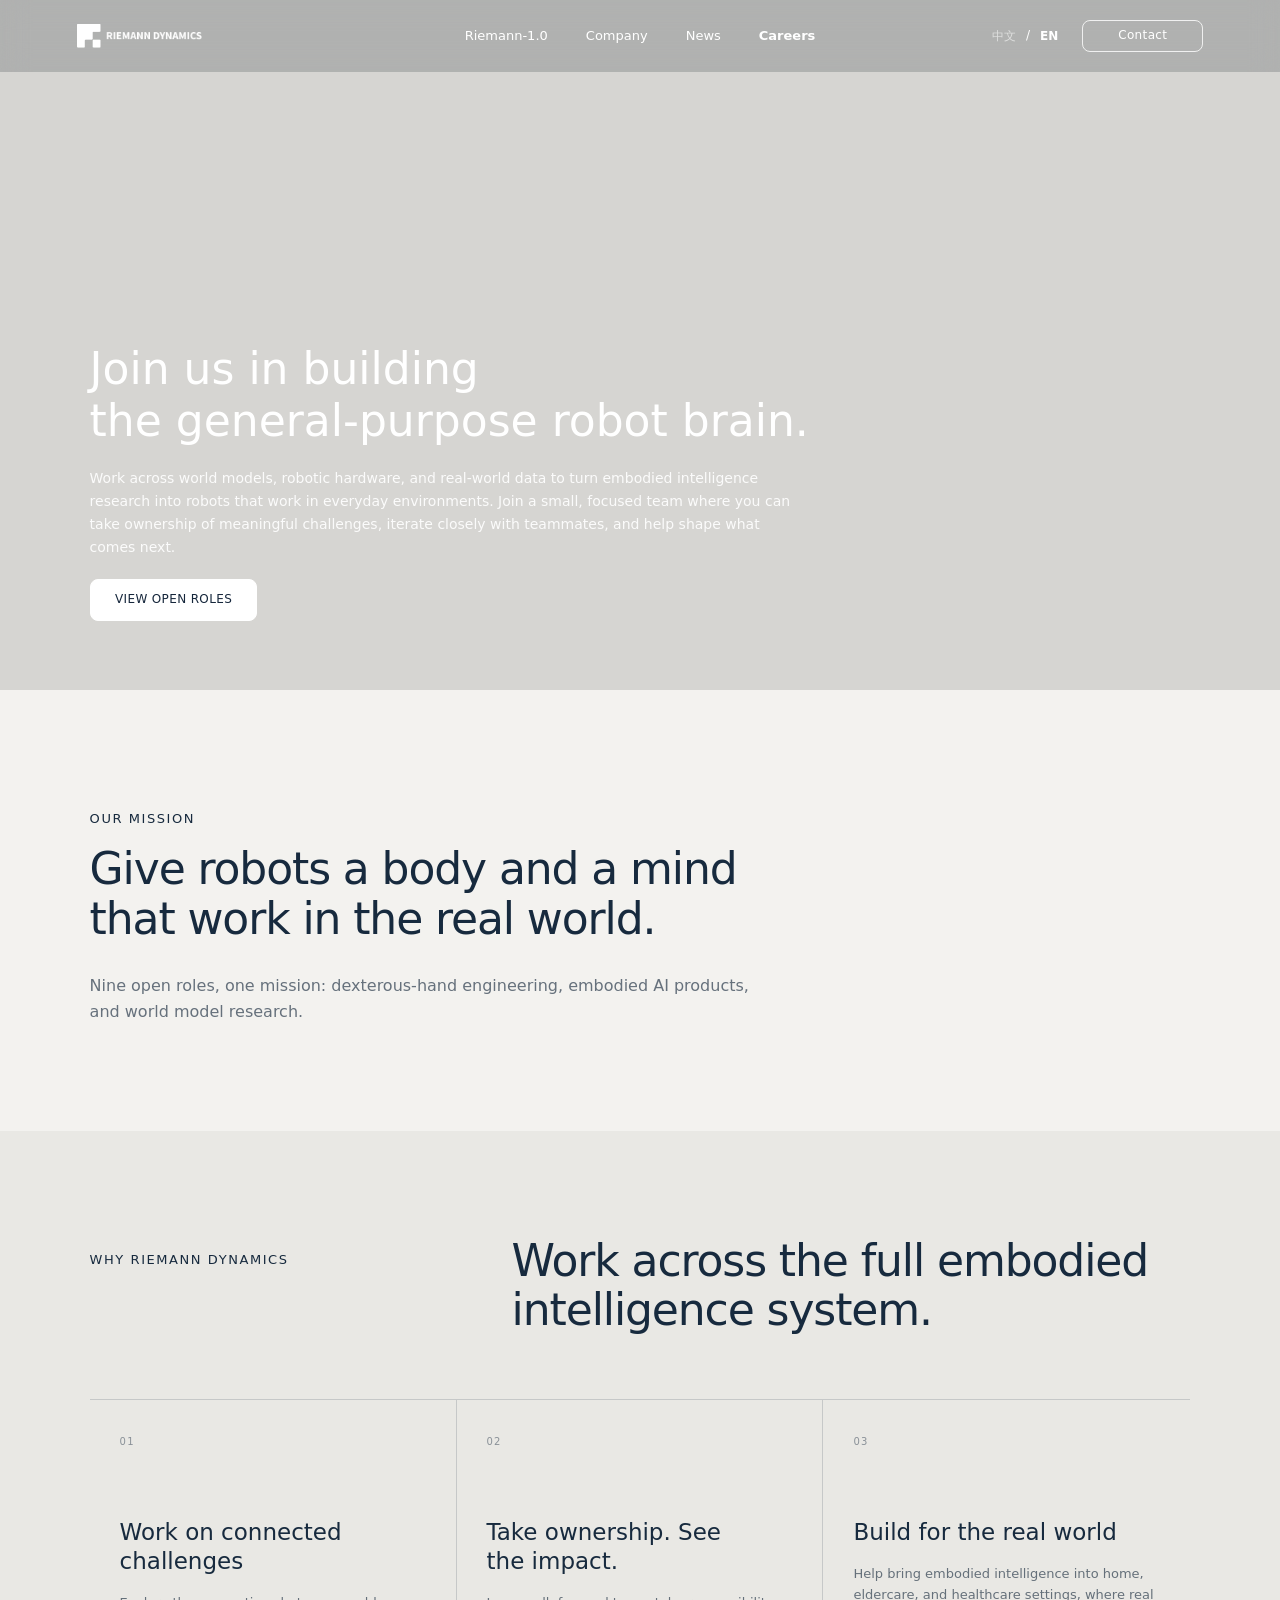
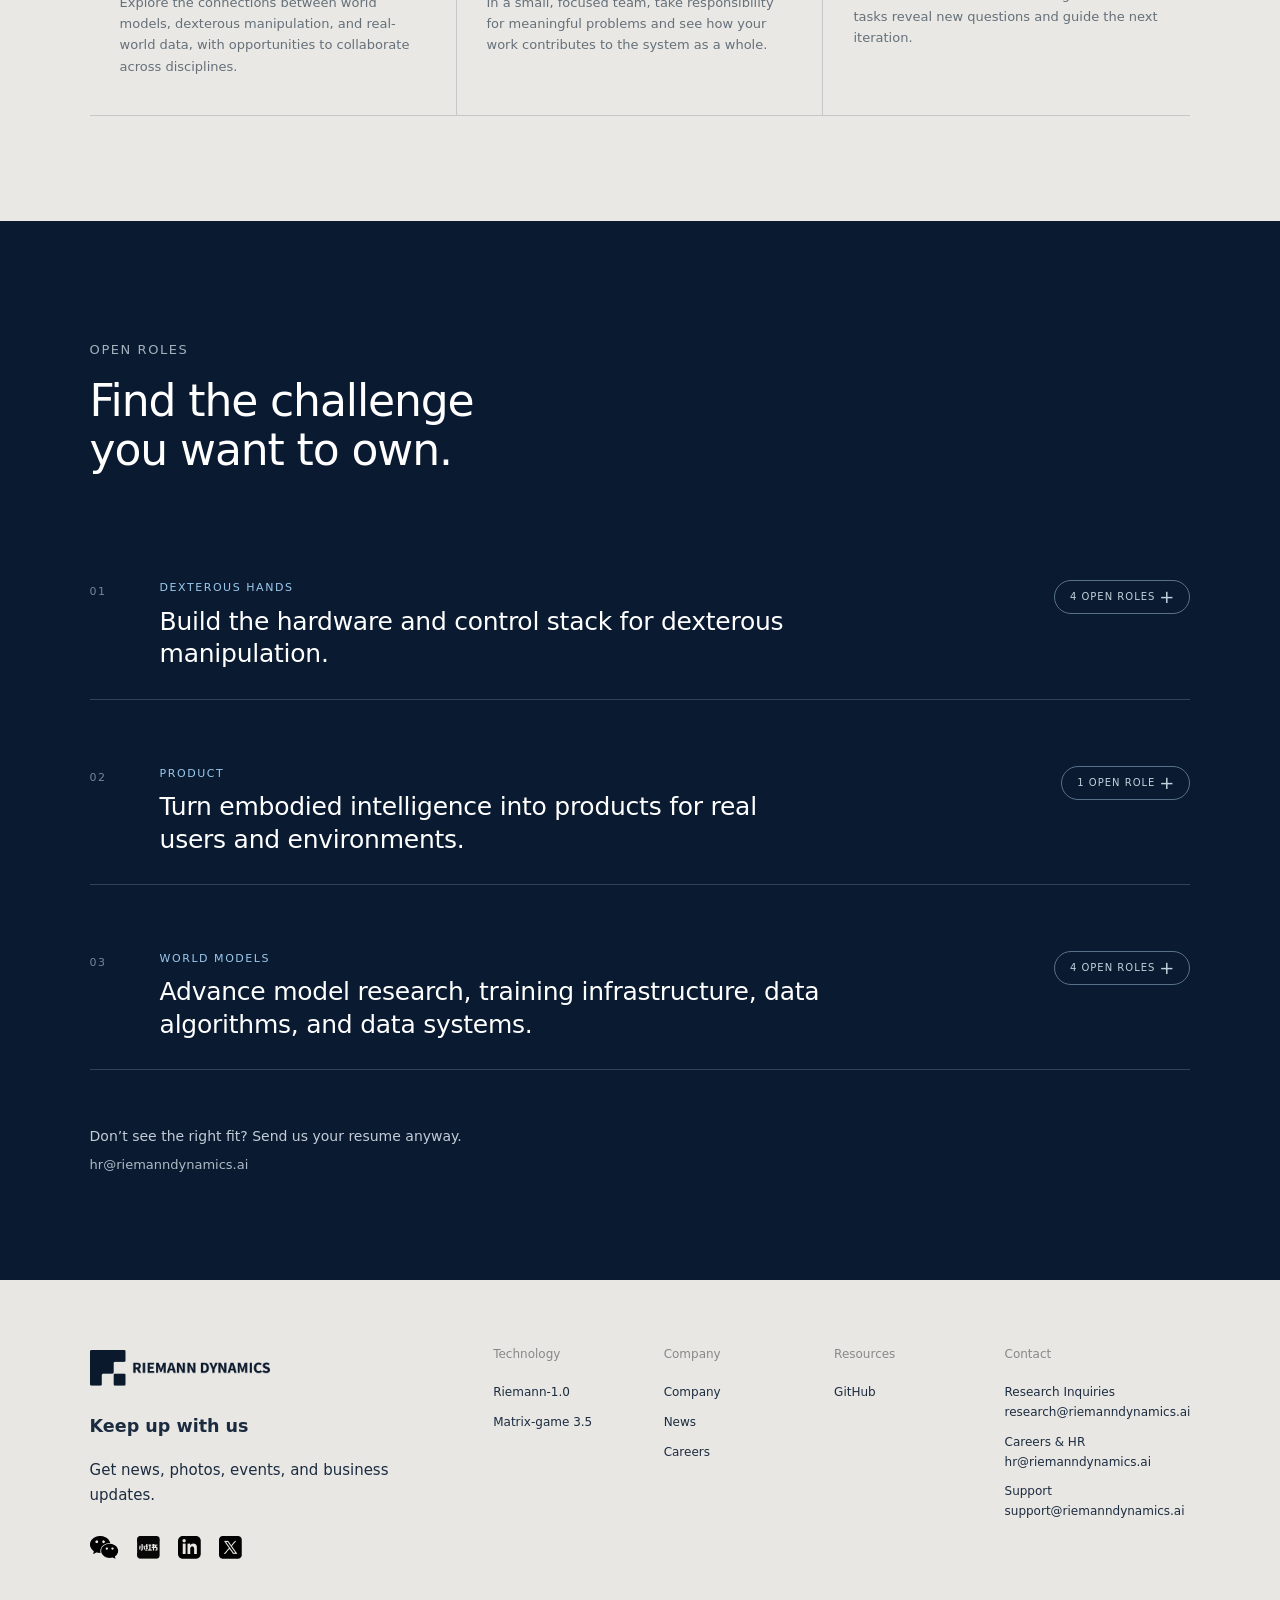
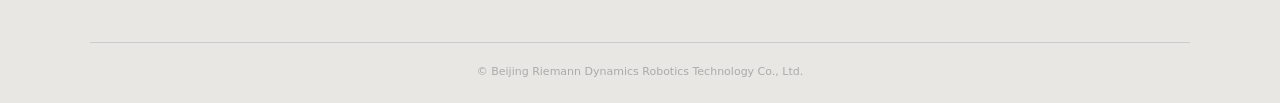
==== commit cad3126f: "Update bilingual website content demos and interactions" ====
--- a/careers.html
+++ b/careers.html
@@ -1 +1,215 @@
-<!doctype html><html lang="en"><head><meta charset="UTF-8"><meta name="viewport" content="width=device-width,initial-scale=1"><title>Careers — Riemann Dynamics</title><link rel="stylesheet" href="styles.css"></head><body class="careers-page"><header class="nav"><a class="brand" href="index.html"><img src="public/assets/公司logo/Group 2.png" alt="Riemann Dynamics"></a><nav class="desktop-nav"><a href="riemann-1.0.html">Riemann-1.0</a><a href="company.html">Company</a><a href="news.html">News</a><a href="careers.html">Careers</a></nav><a class="contact" href="mailto:hr@riemanndynamics.ai?subject=Website%20Inquiry">Contact</a></header><section class="careers-hero"><video muted loop autoplay playsinline><source src="public/assets/careers/careers-top.mp4" type="video/mp4"></video><div class="hero-overlay"><h1>Reconstructing the dynamic<br>limits of embodied intelligence</h1><p>Riemann Dynamics integrates high-dimensional geometric topology algorithms, robot dynamics control, and high-power-density joint systems to build agile, reliable, and scalable robotic platforms for complex industrial environments.</p><a class="btn light" href="riemann-1.0.html">EXPLORE RM-1</a><a class="btn outline" href="https://arxiv.org/abs/2608.27033">TECHNICAL BRIEF</a></div></section><main class="careers-content"><p class="eyebrow">CAREERS</p><h2>Give robots a body and a mind that<br> works in the real world.</h2><p class="careers-lead">Four open roles, one mission: industrial design, hardware, and world action model research.</p><div class="roles"><p class="roles-label">OPEN ROLES</p><details open><summary>Senior Mechanical Structure Engineer <span>↑</span></summary><div class="role-copy"><b>Responsibilities:</b><ul><li>Own structural architecture design for the full humanoid robot, robotic arms, and mobile chassis, including body structure, hardware stacking, sensor layout, joint transmission, housing, thermal dissipation, cable routing, and modular design.</li><li>Select joint modules and transmission solutions and deliver production-ready structural assemblies.</li><li>Independently run the full workflow from concept through detailed design, prototyping, and engineering optimization.</li><li>Conduct structural reliability analysis and risk management.</li><li>Participate in prototype DOE, testing, analysis failures, noise, thermal issues, interference, and fatigue life.</li><li>Design for motion mechanisms, transmission, damping, protection, and simulation.</li><li>Advance DFMA / DFA / DFM practices for factory and mass-production requirements.</li><li>Select materials and evaluate processes with cost control in mind.</li><li>Design structural protection per ESD, RF, optical, and audio guidelines.</li></ul><b>Qualifications:</b><ul><li>Bachelor's degree or above in Mechanical Engineering, Robotics, Process Equipment &amp; Control, Mechatronics, or related field.</li><li>Experience in mass-production structural design for robots, smart hardware, or automation equipment.</li><li>Proficient in SolidWorks, Creo, or Cora.</li><li>Familiar with common materials/processes and solid grounding in mechanics, dynamics, strength, stiffness, tolerance, fatigue, and reliability design.</li><li>Humanoid/quadruped/robotic-arm/dexterous-hand experience is a plus.</li><li>Strong cross-team collaboration.</li></ul><a class="apply-link" href="mailto:hr@riemanndynamics.ai?subject=Job%20Application">Apply: hr@riemanndynamics.ai</a></div></details><details><summary>Senior Industrial (ID) Designer <span>↓</span></summary><p>Design · Beijing · Full-time</p></details><details><summary>Senior Hardware Engineer <span>↓</span></summary><p>Hardware · Beijing · Full-time</p></details><details><summary>World Action Model Algorithm Researcher / Intern <span>↓</span></summary><p>Research · Beijing · Full-time / Internship</p></details><details><summary>Senior AI Infra Engineer, World Models <span>↓</span></summary><p>Research · Beijing · Full-time / Internship</p></details><details><summary>AI Infra Intern, World Models (Training Systems Optimization) <span>↓</span></summary><p>Research · Beijing · Full-time / Internship</p></details></div><div class="resume-note"><p>Don't see the right fit? Send us your resume anyway.</p><a href="mailto:hr@riemanndynamics.ai?subject=Job%20Application">hr@riemanndynamics.ai</a></div></main><footer class="careers-footer"><div class="footer-brand"><img src="public/assets/公司logo/Group 2-2.png"><h3>Keep up with us</h3><p>Get news, photos, events, and business updates.</p><div class="social">◉　▣　𝕏　▶</div></div><div class="footer-links"><div><b>Technology</b><a href="riemann-1.0.html">Riemann-1.0</a><a href="#">Matrix-game 3.5</a></div><div><b>Company</b><a href="company.html">Company</a><a href="news.html">News</a><a href="careers.html">Careers</a></div><div><b>Resources</b><a href="https://github.com">GitHub</a></div><div><b>Contact</b><a href="mailto:research@riemanndynamics.ai">Research Inquiries<br>research@riemanndynamics.ai</a><a href="mailto:hr@riemanndynamics.ai">Careers &amp; HR<br>hr@riemanndynamics.ai</a><a href="mailto:support@riemanndynamics.ai">Support<br>support@riemanndynamics.ai</a></div></div><small>© Beijing Riemann Dynamics Robotics Technology Co., Ltd.</small></footer><script src="script.js"></script></body></html>
+<!doctype html>
+<html lang="en">
+<head>
+  <meta charset="UTF-8">
+  <meta name="viewport" content="width=device-width,initial-scale=1">
+  <title>Careers — Riemann Dynamics</title>
+  <link rel="icon" href="public/assets/公司logo/Black透明.png"><link rel="stylesheet" href="styles.css">
+</head>
+<body class="careers-page">
+  <header class="nav">
+    <a class="brand" href="index.html"><img src="public/assets/公司logo/Group 2.png" alt="Riemann Dynamics"></a>
+    <nav class="desktop-nav"><a href="riemann-1.0.html">Riemann-1.0</a><a href="company.html">Company</a><a href="news.html">News</a><a href="careers.html">Careers</a></nav>
+    <a class="contact" href="mailto:hr@riemanndynamics.ai?subject=Website%20Inquiry">Contact</a>
+  </header>
+
+  <section class="careers-hero">
+    <video muted loop autoplay playsinline><source src="public/assets/careers/careers-top.mp4" type="video/mp4"></video>
+    <div class="hero-overlay">
+      <h1>Join us in building<br>the general-purpose robot brain.</h1>
+      <p>Work across world models, robotic hardware, and real-world data to turn embodied intelligence research into robots that work in everyday environments. Join a small, focused team where you can take ownership of meaningful challenges, iterate closely with teammates, and help shape what comes next.</p>
+      <a class="btn light" href="#open-roles">VIEW OPEN ROLES</a>
+    </div>
+  </section>
+
+  <main class="careers-main">
+    <section class="careers-mission">
+      <p class="eyebrow">OUR MISSION</p>
+      <h2>Give robots a body and a mind<br>that work in the real world.</h2>
+      <p>Nine open roles, one mission: dexterous-hand engineering, embodied AI products, and world model research.</p>
+    </section>
+
+    <section id="why-riemann" class="careers-why">
+      <div class="careers-section-heading">
+        <p class="eyebrow">WHY RIEMANN DYNAMICS</p>
+        <h2>Work across the full embodied intelligence system.</h2>
+      </div>
+      <div class="careers-reasons">
+        <article><span>01</span><h3>Work on connected challenges</h3><p>Explore the connections between world models, dexterous manipulation, and real-world data, with opportunities to collaborate across disciplines.</p></article>
+        <article><span>02</span><h3>Take ownership. See the impact.</h3><p>In a small, focused team, take responsibility for meaningful problems and see how your work contributes to the system as a whole.</p></article>
+        <article><span>03</span><h3>Build for the real world</h3><p>Help bring embodied intelligence into home, eldercare, and healthcare settings, where real tasks reveal new questions and guide the next iteration.</p></article>
+      </div>
+    </section>
+
+    <section id="open-roles" class="careers-openings">
+      <div class="careers-section-heading">
+        <p class="eyebrow">OPEN ROLES</p>
+        <h2>Find the challenge<br>you want to own.</h2>
+      </div>
+
+      <div class="roles">
+        <section class="role-group">
+          <button class="role-group-heading" type="button" aria-expanded="false" aria-controls="dexterous-hand-roles">
+            <span>01</span>
+            <div>
+              <p>DEXTEROUS HANDS</p>
+              <h3>Build the hardware and control stack for dexterous manipulation.</h3>
+            </div>
+            <small>4 OPEN ROLES</small>
+          </button>
+          <div class="role-group-list" id="dexterous-hand-roles" hidden>
+
+        <details>
+          <summary><span class="role-title">Electronics Hardware Engineer — Dexterous Hands</span><span aria-hidden="true"></span></summary>
+          <div class="role-copy">
+            <h4>Responsibilities</h4>
+            <ul><li>Design electrical systems for dexterous hands, covering power, communications, sensing, and protection circuits.</li><li>Develop control, power, and motor drive boards from component selection and PCB design through bring-up and debugging.</li><li>Integrate hardware across joints and fingers; support prototype validation, supplier coordination, and product delivery.</li></ul>
+            <h4>Requirements</h4>
+            <ul><li>A relevant bachelor’s degree or higher and 3+ years of hardware development experience; exceptions may be considered for candidates with outstanding project track records.</li><li>Experience taking circuit boards from design through system integration, with proficiency in circuit design, PCB layout, and EDA tools.</li><li>Working knowledge of motor drive hardware, sensor interfaces, and communication buses, plus strong hands-on debugging skills.</li></ul>
+            <h4>Preferred Qualifications</h4>
+            <ul><li>Experience with dexterous hands, robotic joints, compact PCBs, tactile sensing, or EMC and reliability validation.</li></ul>
+            <a class="apply-link" href="mailto:hr@riemanndynamics.ai?subject=Application%20%E2%80%94%20Electronics%20Hardware%20Engineer%20%E2%80%94%20Dexterous%20Hands">Apply for this role →</a>
+          </div>
+        </details>
+
+        <details>
+          <summary><span class="role-title">Robotics Software Engineer — Dexterous Hands</span><span aria-hidden="true"></span></summary>
+          <div class="role-copy">
+            <h4>Responsibilities</h4>
+            <ul><li>Build middleware and C++/Python SDKs for dexterous hand control, device communication, and fault management.</li><li>Develop calibration, diagnostics, and data logging tools, alongside ROS 2 interfaces for teleoperation and simulation.</li><li>Deliver well-tested, documented software packages and support integration with physical hardware.</li></ul>
+            <h4>Requirements</h4>
+            <ul><li>A relevant bachelor’s degree or higher and 3+ years of robotics software or device SDK development experience; exceptions may be considered for candidates with outstanding project track records.</li><li>Proficiency in C++, Python, and Linux, with experience building hardware-facing software and robust APIs.</li><li>Familiarity with ROS 2, concurrency, communication protocols, and latency, jitter, and synchronization in real-time systems.</li></ul>
+            <h4>Preferred Qualifications</h4>
+            <ul><li>Experience with ros2_control, simulation integration, teleoperation, or external SDK delivery.</li></ul>
+            <a class="apply-link" href="mailto:hr@riemanndynamics.ai?subject=Application%20%E2%80%94%20Robotics%20Software%20Engineer%20%E2%80%94%20Dexterous%20Hands">Apply for this role →</a>
+          </div>
+        </details>
+
+        <details>
+          <summary><span class="role-title">Motor Development Engineer — Dexterous Hands</span><span aria-hidden="true"></span></summary>
+          <div class="role-copy">
+            <h4>Responsibilities</h4>
+            <ul><li>Design miniature BLDC/PMSM motors for dexterous hands, optimizing torque density, efficiency, and torque ripple.</li><li>Run electromagnetic and thermal simulations; support prototyping, supplier coordination, and joint-level integration.</li><li>Establish motor test suites and parameter identification workflows to validate performance and guide design iterations.</li></ul>
+            <h4>Requirements</h4>
+            <ul><li>A relevant bachelor’s degree or higher and 3+ years of motor development experience; exceptions may be considered for candidates with outstanding project track records.</li><li>End-to-end motor development experience, from electromagnetic design to prototype validation.</li><li>Proficiency in tools such as Ansys Maxwell, JMAG, or Motor-CAD; understanding of manufacturing processes, thermal limits, and FOC fundamentals.</li></ul>
+            <h4>Preferred Qualifications</h4>
+            <ul><li>Experience with miniature direct-drive, frameless, coreless, or slotless motors, or precision motor characterization and testing.</li></ul>
+            <a class="apply-link" href="mailto:hr@riemanndynamics.ai?subject=Application%20%E2%80%94%20Motor%20Development%20Engineer%20%E2%80%94%20Dexterous%20Hands">Apply for this role →</a>
+          </div>
+        </details>
+
+        <details>
+          <summary><span class="role-title">Motor Drive and Embedded Systems Engineer — Dexterous Hands</span><span aria-hidden="true"></span></summary>
+          <div class="role-copy">
+            <h4>Responsibilities</h4>
+            <ul><li>Develop BLDC/PMSM drive firmware and high-precision current, velocity, position, and torque control loops.</li><li>Implement real-time embedded control for 15–25 joints, including communication, synchronization, diagnostics, and firmware update mechanisms.</li><li>Integrate motors and control subsystems; validate torque accuracy, control bandwidth, thermal performance, and long-term reliability.</li></ul>
+            <h4>Requirements</h4>
+            <ul><li>A relevant bachelor’s degree or higher and 3+ years of motor drive, servo control, or embedded development experience; exceptions may be considered for candidates with outstanding project track records.</li><li>Proficiency in C/C++, MCU development, and real-time operating systems, with hands-on FOC and servo control implementation experience.</li><li>Experience with deterministic multi-joint control, fieldbus protocols, and hardware/software co-debugging; understanding of force and impedance control.</li></ul>
+            <h4>Preferred Qualifications</h4>
+            <ul><li>Experience with dexterous hands, distributed control architectures, EtherCAT/CAN-FD, torque calibration, or friction compensation.</li></ul>
+            <a class="apply-link" href="mailto:hr@riemanndynamics.ai?subject=Application%20%E2%80%94%20Motor%20Drive%20and%20Embedded%20Systems%20Engineer%20%E2%80%94%20Dexterous%20Hands">Apply for this role →</a>
+          </div>
+        </details>
+          </div>
+        </section>
+
+        <section class="role-group">
+          <button class="role-group-heading" type="button" aria-expanded="false" aria-controls="product-roles">
+            <span>02</span>
+            <div>
+              <p>PRODUCT</p>
+              <h3>Turn embodied intelligence into products for real users and environments.</h3>
+            </div>
+            <small>1 OPEN ROLE</small>
+          </button>
+          <div class="role-group-list" id="product-roles" hidden>
+
+        <details>
+          <summary><span class="role-title">Embodied AI Product Manager</span><span aria-hidden="true"></span></summary>
+          <div class="role-copy">
+            <h4>Responsibilities</h4>
+            <ul><li>Own product lifecycles from requirements and PRDs through development, mass production, and delivery, with accountability for quality, cost, and commercial outcomes.</li><li>Define integrated hardware–software user experiences; drive model deployment and validation on physical robot platforms.</li><li>Translate customer needs into product roadmaps, pricing strategies, and POCs, and align cross-functional teams toward commercialization.</li></ul>
+            <h4>Requirements</h4>
+            <ul><li>A bachelor’s degree or higher and 3+ years of product experience in smart hardware, robotics, or embodied AI.</li><li>End-to-end ownership of at least two complete hardware products taken from development through mass production and delivery, with measurable business results.</li><li>Strong technical, design, and commercial judgment spanning hardware, software, UX, and market requirements.</li></ul>
+            <h4>Preferred Qualifications</h4>
+            <ul><li>A master’s degree; familiarity with VLA, world models, or reinforcement learning; experience scaling commercial robotic products or launching products in overseas markets.</li></ul>
+            <a class="apply-link" href="mailto:hr@riemanndynamics.ai?subject=Application%20%E2%80%94%20Embodied%20AI%20Product%20Manager">Apply for this role →</a>
+          </div>
+        </details>
+          </div>
+        </section>
+
+        <section class="role-group">
+          <button class="role-group-heading" type="button" aria-expanded="false" aria-controls="world-model-roles">
+            <span>03</span>
+            <div>
+              <p>WORLD MODELS</p>
+              <h3>Advance model research, training infrastructure, data algorithms, and data systems.</h3>
+            </div>
+            <small>4 OPEN ROLES</small>
+          </button>
+          <div class="role-group-list" id="world-model-roles" hidden>
+
+        <details>
+          <summary><span class="role-title">World Model Research Scientist / Research Intern</span><span aria-hidden="true"></span></summary>
+          <div class="role-copy">
+            <h4>Responsibilities</h4>
+            <ul><li>Research multimodal World Action Models for robot perception, prediction, planning, and closed-loop control.</li><li>Build datasets and experimental baselines; explore interactive, long-horizon models and reinforcement learning-based policies.</li><li>Validate predictive and planning capabilities in closed-loop tasks on wheeled and humanoid robot platforms.</li></ul>
+            <h4>Requirements</h4>
+            <ul><li>Solid foundations in deep learning, including Transformers, diffusion models, and reinforcement learning.</li><li>Proficiency in PyTorch/Lightning, with strong programming, model training, and experimental analysis skills.</li><li>Ability to reproduce research, design rigorous evaluation protocols, and independently investigate world modeling or robot learning problems.</li></ul>
+            <h4>Preferred Qualifications</h4>
+            <ul><li>Hands-on video modeling or robotics research projects, top conference publications, or impactful open-source contributions.</li></ul>
+            <a class="apply-link" href="mailto:hr@riemanndynamics.ai?subject=Application%20%E2%80%94%20World%20Model%20Research%20Scientist%20or%20Research%20Intern">Apply for this role →</a>
+          </div>
+        </details>
+
+        <details>
+          <summary><span class="role-title">AI Infrastructure Engineer / Intern</span><span aria-hidden="true"></span></summary>
+          <div class="role-copy">
+            <h4>Responsibilities</h4>
+            <ul><li>Build scalable training infrastructure for world models, DiTs, and multimodal generative models.</li><li>Optimize distributed training workflows, GPU utilization, memory footprint, communication, and I/O; improve checkpointing and fault recovery.</li><li>Collaborate with research and platform teams to deliver reliable training and inference systems.</li></ul>
+            <h4>Requirements</h4>
+            <ul><li>A relevant bachelor’s degree or higher, strong systems programming skills, and substantial experience building large-scale ML or distributed systems.</li><li>Proficiency in Python/C++ and PyTorch; hands-on experience with distributed training frameworks, parallelism strategies, and performance profiling.</li><li>Ability to independently own technical workstreams; experience in inference optimization, quantization, or low-precision computing.</li></ul>
+            <h4>Preferred Qualifications</h4>
+            <ul><li>Experience with custom GPU kernels, MoE, generative model optimization, cluster orchestration, or major open-source ML infrastructure projects.</li></ul>
+            <a class="apply-link" href="mailto:hr@riemanndynamics.ai?subject=Application%20%E2%80%94%20AI%20Infrastructure%20Engineer%20or%20Intern">Apply for this role →</a>
+          </div>
+        </details>
+
+        <details>
+          <summary><span class="role-title">Research Scientist — World Model Data Algorithms</span><span aria-hidden="true"></span></summary>
+          <div class="role-copy">
+            <h4>Responsibilities</h4>
+            <ul><li>Study how multimodal data impacts world model training and develop algorithms for quality assessment, diversity modeling, and automated data selection.</li><li>Explore data synthesis and augmentation techniques to improve long-horizon prediction, physical consistency, and temporal coherence.</li><li>Build experimental platforms and evaluation benchmarks for data-driven model improvement.</li></ul>
+            <h4>Requirements</h4>
+            <ul><li>A master’s degree or higher in computer science, AI, mathematics, statistics, robotics, or a related field.</li><li>Relevant research experience in multimodal modeling, video generation, or world models, plus experience training large-scale foundation models.</li><li>Deep understanding of data–model interactions, with independent research capability and cross-team collaboration skills.</li></ul>
+            <h4>Preferred Qualifications</h4>
+            <ul><li>A PhD in a relevant field, top conference publications, or equivalent high-impact research contributions.</li></ul>
+            <a class="apply-link" href="mailto:hr@riemanndynamics.ai?subject=Application%20%E2%80%94%20Research%20Scientist%20%E2%80%94%20World%20Model%20Data%20Algorithms">Apply for this role →</a>
+          </div>
+        </details>
+
+        <details>
+          <summary><span class="role-title">Data Engineer for World Models</span><span aria-hidden="true"></span></summary>
+          <div class="role-copy">
+            <h4>Responsibilities</h4>
+            <ul><li>Build pipelines for multimodal data collection, cleaning, annotation, filtering, deduplication, and versioning.</li><li>Maintain storage and compute infrastructure; define data schemas, annotation standards, and evaluation datasets together with research teams.</li><li>Explore synthetic data, simulation, automated annotation, and augmentation to scale datasets while improving quality.</li></ul>
+            <h4>Requirements</h4>
+            <ul><li>A master’s degree or higher in computer science, software engineering, data science, robotics, or a related field.</li><li>Experience building large-scale multimodal data pipelines on distributed storage and compute stacks.</li><li>Familiarity with processing video, images, action sequences, point clouds, and text.</li></ul>
+            <h4>Preferred Qualifications</h4>
+            <ul><li>Data engineering experience in robotics, autonomous driving, video understanding, or embodied AI.</li></ul>
+            <a class="apply-link" href="mailto:hr@riemanndynamics.ai?subject=Application%20%E2%80%94%20Data%20Engineer%20for%20World%20Models">Apply for this role →</a>
+          </div>
+        </details>
+          </div>
+        </section>
+      </div>
+
+      <div class="resume-note"><p>Don’t see the right fit? Send us your resume anyway.</p><a href="mailto:hr@riemanndynamics.ai?subject=General%20Application">hr@riemanndynamics.ai</a></div>
+    </section>
+  </main>
+
+  <footer class="careers-footer"><div class="footer-brand"><img src="public/assets/公司logo/Group 2-2.png" alt="Riemann Dynamics"><h3>Keep up with us</h3></div></footer>
+  <script src="i18n.js"></script><script src="script.js"></script>
+</body>
+</html>
--- a/styles.css
+++ b/styles.css
@@ -59,7 +59,7 @@
 .rm-overview-image{display:block;width:100%;height:auto;max-height:420px;object-fit:contain;background:#d2d2d2;border-radius:5px;margin:28px 0 24px}
 .rm-fold-cards{display:grid;grid-template-columns:repeat(3,1fr);gap:16px}.rm-fold-cards article{min-height:160px;padding:21px 20px;background:#f8f8f5;border:1px solid #e1e1dc;border-radius:5px;clip-path:polygon(0 0,88% 0,100% 18%,100% 100%,0 100%)}.rm-fold-cards h3{font-size:14px;line-height:1.25;font-weight:400;margin:0 0 13px}.rm-fold-cards p{font-size:11px;line-height:1.55;color:#66727c;margin:0}
 .rm-about{background:#e7e6e2;padding:73px 0}.rm-about-inner{width:min(1140px,86%);min-height:760px;margin:auto;position:relative;text-align:center}.rm-about h2{font-size:22px;font-weight:400;margin:0 0 8px}.rm-about .about-intro{width:min(483px,100%);font-size:11px;line-height:1.5;color:#66727c;margin:0 auto 46px}.rm-task-cards{position:relative;z-index:3;display:grid;grid-template-columns:440px 440px;justify-content:space-between;gap:34px 250px;text-align:left}.rm-task-cards article{background:rgba(249,249,247,.9);border:1px solid #deded9;border-radius:5px;padding:17px 19px;min-height:180px}.rm-task-cards h3{font-size:13px;font-weight:400;margin:0 0 17px}.rm-task-cards p{width:303px;max-width:100%;font-size:11px;line-height:1.6;font-weight:300;color:#687380;margin:0 0 14px}.rm-task-cards hr{border:0;border-top:1px solid #dcdcd7;margin:0 0 10px}.rm-task-cards b{font-size:11px;font-weight:400}.rm-about-ring{position:absolute;width:340px;height:340px;left:50%;top:235px;transform:translateX(-50%);border-radius:50%;background:rgba(250,250,248,.56);border:1px solid #d5d6d1;z-index:1}.rm-about-robot{position:absolute;z-index:2;width:358px;height:330px;object-fit:contain;left:50%;top:248px;transform:translateX(-50%)}
-.rm-general{position:relative}.rm-faint-logo{position:absolute;right:-3%;top:25px;font-size:75px;font-weight:700;letter-spacing:.02em;color:rgba(225,226,222,.62);pointer-events:none;white-space:nowrap}.rm-general h2{position:relative;font-size:25px;line-height:1.2;font-weight:400;width:500px;max-width:100%;margin:0 0 14px}.rm-general .general-copy{max-width:620px}.rm-general .rm-metrics{position:relative;display:flex;gap:0;margin:32px 0 28px}.rm-general .rm-metrics b{display:flex;flex-direction:column;padding:0 38px;border-right:1px solid #c8cbc8;font-size:28px;line-height:1;font-weight:400;color:#000}.rm-general .rm-metrics b:first-child{padding-left:0}.rm-general .rm-metrics b:last-child{border:0}.rm-general .rm-metrics small{display:block;width:100px;margin-top:8px;font-size:10px;line-height:1.25;color:#66727c}.rm-general-grid{display:grid;grid-template-columns:repeat(4,1fr);gap:17px 13px}.rm-general-grid article{background:#f8f8f5;border:1px solid #deded9;border-radius:4px;overflow:hidden}.rm-general-grid video{display:block;width:100%;aspect-ratio:1/1.12;object-fit:cover;background:#222}.rm-general-grid b,.rm-general-grid p{display:block;padding:0 10px}.rm-general-grid b{font-size:10px;margin-top:8px}.rm-general-grid p{font-size:10px;line-height:1.35;min-height:33px;color:#687380;margin:3px 0 8px}
+.rm-general{position:relative}.rm-faint-logo{position:absolute;right:-3%;top:25px;font-size:75px;font-weight:700;letter-spacing:.02em;color:rgba(225,226,222,.62);pointer-events:none;white-space:nowrap}.rm-general h2{position:relative;font-size:25px;line-height:1.2;font-weight:400;width:500px;max-width:100%;margin:0 0 14px}.rm-general .general-copy{max-width:620px}.rm-general .rm-metrics{position:relative;display:flex;gap:0;margin:32px 0 28px}.rm-general .rm-metrics b{display:flex;flex-direction:column;padding:0 38px;border-right:1px solid #c8cbc8;font-size:28px;line-height:1;font-weight:400;color:#000}.rm-general .rm-metrics b:first-child{padding-left:0}.rm-general .rm-metrics b:last-child{border:0}.rm-general .rm-metrics small{display:block;width:100px;margin-top:8px;font-size:10px;line-height:1.25;color:#66727c}.rm-general-grid{display:grid;grid-template-columns:repeat(4,1fr);gap:17px 13px}.rm-general-grid article{background:#f8f8f5;border:1px solid #deded9;border-radius:14px;overflow:hidden}.rm-general-grid video{display:block;width:100%;aspect-ratio:1/1.12;object-fit:cover;background:#222}.rm-general-grid b,.rm-general-grid p{display:block;padding:0 10px}.rm-general-grid b{font-size:10px;margin-top:8px}.rm-general-grid p{font-size:10px;line-height:1.35;min-height:33px;color:#687380;margin:3px 0 8px}
 .rm-benchmarks{width:100%;max-width:none;padding:72px max(7%,calc((100% - 1100px)/2));background:#f4f3f0}.rm-benchmarks h2{font-size:25px;font-weight:400;margin:0 0 9px}.rm-benchmarks>p{max-width:680px;color:#66727c;font-size:13px;line-height:1.55;margin:0}.rm-benchmarks .benchmark-grid{display:grid;grid-template-columns:repeat(3,1fr);gap:22px;margin-top:25px}.rm-benchmarks .benchmark-grid img{width:100%;height:auto;display:block;background:#fff;border-radius:4px}
 .rm-data{min-height:625px;padding:66px max(7%,calc((100% - 1100px)/2));background:#122a45;color:#fff;display:grid;grid-template-columns:1fr 470px;align-items:center;gap:40px}.rm-data-copy .eyebrow{font-size:34px;line-height:1;margin:0 0 20px;letter-spacing:.04em}.rm-data-copy>p:last-child{max-width:570px;font-size:12px;line-height:1.65;color:#b6c3d1;margin:0}.rm-data>img{width:430px;height:430px;object-fit:contain;margin:0 auto;background:none}
 .rm-architecture,.rm-inference{background:#f4f3f0}.rm-architecture .eyebrow,.rm-inference .eyebrow{font-size:34px;line-height:1.05;margin:0 0 19px;letter-spacing:.02em}.architecture-copy,.inference-copy{width:813px;max-width:100%;font-size:13px;color:#9299aa;margin-bottom:28px}.rm-architecture>img,.rm-inference>img{display:block;width:100%;height:auto;max-height:600px;object-fit:contain;background:#d0d0d0;border-radius:5px;margin:0 0 27px}.rm-stage-cards{margin-top:0}.rm-stage-cards article{min-height:142px}
@@ -187,6 +187,413 @@
   }
 }
 
+/* Company diagrams replace third-party robot photography with an owned visual
+   language for the model, hardware, and data system. */
+.company-visual{
+  --pointer-x:50%;
+  --pointer-y:50%;
+  --shift-x:0px;
+  --shift-y:0px;
+  position:relative;
+  width:100%;
+  height:285px;
+  overflow:hidden;
+  border-radius:17px;
+  background:#08192d;
+  color:#f7f7f3;
+  isolation:isolate;
+}
+.company-page .company-story>.company-visual{
+  display:block!important;
+  padding:0!important;
+  background:#08192d;
+}
+.company-visual:before{
+  content:"";
+  position:absolute;
+  inset:0;
+  z-index:-1;
+  background:
+    radial-gradient(circle at var(--pointer-x) var(--pointer-y),rgba(119,174,224,.25),transparent 34%),
+    linear-gradient(rgba(255,255,255,.035) 1px,transparent 1px),
+    linear-gradient(90deg,rgba(255,255,255,.035) 1px,transparent 1px);
+  background-size:auto,28px 28px,28px 28px;
+}
+.company-visual:after{
+  content:"";
+  position:absolute;
+  inset:14px;
+  border:1px solid rgba(255,255,255,.1);
+  border-radius:12px;
+  pointer-events:none;
+}
+.company-visual-stage{
+  position:absolute;
+  inset:0;
+  transform:translate(var(--shift-x),var(--shift-y));
+  transition:transform .18s ease-out;
+}
+.company-visual-core,.loop-center{
+  position:absolute;
+  left:50%;
+  top:50%;
+  z-index:2;
+  display:flex;
+  width:126px;
+  height:126px;
+  align-items:center;
+  justify-content:center;
+  flex-direction:column;
+  transform:translate(-50%,-50%);
+  border:1px solid rgba(205,228,248,.75);
+  border-radius:50%;
+  background:rgba(13,38,65,.86);
+  box-shadow:0 0 42px rgba(102,166,220,.2),inset 0 0 28px rgba(102,166,220,.1);
+  font-size:16px;
+  line-height:1.1;
+  text-align:center;
+}
+.company-visual-core small,.loop-center small{
+  display:block;
+  margin-top:8px;
+  color:#91aac1;
+  font-size:7px;
+  letter-spacing:.14em;
+}
+.company-visual-node{
+  position:absolute;
+  z-index:2;
+  color:#dce6ef;
+  font-size:10px;
+  line-height:1.35;
+  letter-spacing:.02em;
+}
+.company-visual-node i{
+  display:block;
+  margin-bottom:3px;
+  color:#6f9cc2;
+  font-size:8px;
+  font-style:normal;
+  letter-spacing:.12em;
+}
+.node-understanding{left:7%;top:18%}
+.node-prediction{right:7%;top:18%;text-align:right}
+.node-action{right:8%;bottom:16%;text-align:right}
+.company-intelligence .company-visual-stage:before,
+.company-intelligence .company-visual-stage:after{
+  content:"";
+  position:absolute;
+  left:50%;
+  top:50%;
+  width:205px;
+  height:205px;
+  transform:translate(-50%,-50%);
+  border:1px solid rgba(126,170,207,.2);
+  border-radius:50%;
+}
+.company-intelligence .company-visual-stage:after{width:245px;height:245px;border-style:dashed;animation:company-spin 26s linear infinite}
+.signal{
+  position:absolute;
+  left:50%;
+  top:50%;
+  z-index:3;
+  width:6px;
+  height:6px;
+  margin:-3px;
+  border-radius:50%;
+  background:#d8efff;
+  box-shadow:0 0 13px #8cc8f3;
+  animation:company-signal 5s ease-in-out infinite;
+}
+.signal-two{animation-delay:-1.65s}
+.signal-three{animation-delay:-3.3s}
+
+.loop-ring{
+  position:absolute;
+  left:50%;
+  top:48%;
+  width:190px;
+  height:190px;
+  transform:translate(-50%,-50%);
+  border:1px solid rgba(151,190,221,.48);
+  border-radius:50%;
+}
+.loop-ring:before{
+  content:"";
+  position:absolute;
+  inset:-8px;
+  border-top:2px solid #a9d4f3;
+  border-right:2px solid transparent;
+  border-bottom:2px solid transparent;
+  border-left:2px solid transparent;
+  border-radius:50%;
+  animation:company-ring-spin 8s linear infinite;
+}
+.loop-center{top:48%;width:104px;height:104px;font-size:9px;letter-spacing:.09em}
+.loop-node{
+  position:absolute;
+  z-index:3;
+  padding:6px 10px;
+  border:1px solid rgba(189,216,238,.45);
+  border-radius:14px;
+  background:#102b47;
+  color:#e8f0f7;
+  font-size:8px;
+  letter-spacing:.04em;
+  box-shadow:0 7px 18px rgba(0,0,0,.16);
+}
+.loop-models{left:50%;top:8%;transform:translateX(-50%)}
+.loop-hardware{left:5%;top:58%}
+.loop-data{right:4%;top:58%}
+.data-badge{
+  position:absolute;
+  left:7%;
+  bottom:9%;
+  display:flex;
+  flex-direction:column;
+  color:#fff;
+}
+.data-badge strong{font-size:20px;font-weight:400;line-height:1}
+.data-badge small{margin-top:5px;color:#7895ad;font-size:6px;letter-spacing:.12em}
+@keyframes company-spin{to{transform:translate(-50%,-50%) rotate(360deg)}}
+@keyframes company-ring-spin{to{transform:rotate(360deg)}}
+@keyframes company-signal{
+  0%,100%{transform:rotate(0deg) translateX(102px);opacity:.35}
+  50%{transform:rotate(180deg) translateX(102px);opacity:1}
+}
+@media(max-width:760px){
+  .company-visual{height:260px}
+  .company-visual-core{width:116px;height:116px}
+  .company-visual-stage{transform:none}
+}
+@media(prefers-reduced-motion:reduce){
+  .company-visual-stage,.signal,.company-intelligence .company-visual-stage:after,.loop-ring:before{animation:none!important;transition:none!important}
+}
+
+/* Company narrative hierarchy */
+.company-page .company-content{padding:0;background:#f3f2ef}
+.company-origin,.company-approach,.company-capability,.company-applications{padding:105px 7%}
+.company-origin h2,.company-section-heading h2,.company-capability h2,.company-applications h2{
+  margin:15px 0 0;
+  font-size:44px;
+  font-weight:400;
+  line-height:1.12;
+  letter-spacing:-.025em;
+}
+.company-lead{
+  max-width:900px;
+  margin:28px 0 55px;
+  color:#536176;
+  font-size:17px;
+  line-height:1.65;
+}
+.company-lead-secondary{margin-top:-34px}
+.company-lineage{
+  display:grid;
+  grid-template-columns:1fr auto 1fr auto 1.25fr;
+  gap:22px;
+  align-items:center;
+  border-top:1px solid #cfd3d5;
+  border-bottom:1px solid #cfd3d5;
+  padding:30px 0;
+}
+.company-lineage div{display:flex;flex-direction:column;gap:7px}
+.company-lineage small{color:#87909a;font-size:9px;letter-spacing:.14em}
+.company-lineage strong{font-size:18px;font-weight:500}
+.company-lineage i{color:#98a1aa;font-size:22px;font-style:normal;font-weight:300}
+
+.company-approach{background:#0a1b31;color:#fff}
+.company-section-heading{display:flex;justify-content:space-between;gap:40px;align-items:flex-end;margin-bottom:58px}
+.company-section-heading .eyebrow{align-self:flex-start;color:#91a0b1}
+.company-section-heading h2{max-width:700px;margin:0}
+.company-approach-grid{display:grid;grid-template-columns:minmax(360px,.9fr) 1.1fr;gap:55px;align-items:stretch}
+.company-approach .company-visual{height:390px;border:1px solid rgba(255,255,255,.12)}
+.company-approach .loop-ring{width:225px;height:225px}
+.company-approach .loop-center{width:120px;height:120px}
+.company-pillars{display:flex;flex-direction:column;border-top:1px solid #34465b}
+.company-pillars article{display:grid;grid-template-columns:45px 1fr;gap:22px;align-items:start;padding:26px 0;border-bottom:1px solid #34465b}
+.company-pillars article>span{color:#7990a8;font-size:10px;letter-spacing:.1em}
+.company-pillars h3{margin:0 0 8px;font-size:21px;font-weight:500}
+.company-pillars p{max-width:540px;margin:0;color:#9eacba;font-size:13px;line-height:1.6}
+
+.company-capability{display:grid;grid-template-columns:.85fr 1.15fr;gap:70px;align-items:center}
+.company-capability-copy>p:not(.eyebrow){max-width:500px;margin:25px 0;color:#5d6876;font-size:15px;line-height:1.7}
+.company-capability .company-visual{height:390px}
+.company-text-link{display:inline-flex;gap:18px;align-items:center;margin-top:18px;border-bottom:1px solid #22354a;padding-bottom:8px;font-size:11px;letter-spacing:.08em}
+.company-text-link span{font-size:18px;transition:transform .2s}
+.company-text-link:hover span{transform:translateX(5px)}
+
+.company-applications{padding-top:95px;background:#e9e8e4}
+.company-applications>h2{margin-bottom:48px}
+.application-grid{display:grid;grid-template-columns:repeat(3,1fr);border-top:1px solid #c8c9c6;border-bottom:1px solid #c8c9c6}
+.application-grid article{min-height:220px;padding:28px 28px 32px;border-right:1px solid #c8c9c6}
+.application-grid article:last-child{border-right:0}
+.application-grid span{color:#8a9094;font-size:10px;letter-spacing:.12em}
+.application-grid h3{margin:55px 0 8px;font-size:27px;font-weight:400}
+.application-grid p{max-width:260px;margin:0;color:#687078;font-size:12px;line-height:1.6}
+.company-delivery{display:flex;align-items:center;gap:22px;margin-top:45px;color:#26384a}
+.company-delivery p{margin:0 auto 0 0;color:#777f86;font-size:12px;text-transform:uppercase;letter-spacing:.1em}
+.company-delivery strong{font-size:18px;font-weight:400}
+.company-delivery i{border:1px solid #9ca4aa;border-radius:50%;padding:7px 9px;font-size:9px;font-style:normal;letter-spacing:.08em}
+
+@media(max-width:760px){
+  .company-origin,.company-approach,.company-capability,.company-applications{padding:72px 7%}
+  .company-origin h2,.company-section-heading h2,.company-capability h2,.company-applications h2{font-size:31px}
+  .company-lead{margin:22px 0 38px;font-size:15px}
+  .company-lineage{grid-template-columns:1fr;gap:17px;padding:24px 0}
+  .company-lineage i{transform:rotate(90deg);transform-origin:center;width:18px}
+  .company-section-heading{display:block;margin-bottom:36px}
+  .company-section-heading h2{margin-top:14px}
+  .company-approach-grid,.company-capability{grid-template-columns:1fr;gap:34px}
+  .company-approach .company-visual,.company-capability .company-visual{height:300px}
+  .company-pillars article{grid-template-columns:34px 1fr;padding:22px 0}
+  .company-capability-copy{order:1}
+  .company-capability .company-visual{order:2}
+  .application-grid{grid-template-columns:1fr}
+  .application-grid article{min-height:0;border-right:0;border-bottom:1px solid #c8c9c6;padding:24px 0}
+  .application-grid article:last-child{border-bottom:0}
+  .application-grid h3{margin:20px 0 7px}
+  .company-delivery{align-items:flex-start;flex-wrap:wrap;gap:15px 20px}
+  .company-delivery p{width:100%;margin:0}
+}
+
+.company-page .timeline{grid-template-columns:repeat(4,1fr)}
+.milestone.upcoming i{
+  border-color:#9bc8ec;
+  box-shadow:0 0 0 5px rgba(130,187,232,.09),0 0 18px rgba(130,187,232,.22);
+}
+.milestone.upcoming i:after{
+  content:"";
+  position:absolute;
+  inset:-10px;
+  border-radius:50%;
+  background:conic-gradient(from 0deg,transparent 0 42%,rgba(155,200,236,.18) 54%,#9bc8ec 72%,transparent 88% 100%);
+  -webkit-mask:radial-gradient(farthest-side,transparent calc(100% - 2px),#000 0);
+  mask:radial-gradient(farthest-side,transparent calc(100% - 2px),#000 0);
+  animation:riemannMilestoneOrbit 1.3s linear infinite;
+}
+@keyframes riemannMilestoneOrbit{to{transform:rotate(360deg)}}
+.milestone.upcoming h3{color:#cce7fa}
+.milestone.upcoming p strong{color:#9bc8ec;font-weight:500}
+
+/* Draw the milestone rail from left to right as it enters the viewport, then
+   reveal each node in the same reading order. */
+.motion-ready .company-page .timeline:before{transform:scaleX(0);transform-origin:left center}
+.motion-ready .company-page .timeline.is-revealed:before{transform:scaleX(1);transition:transform .65s cubic-bezier(.2,.72,.2,1)}
+.motion-ready .company-page .timeline .milestone{opacity:0;transform:translateX(-12px)}
+.motion-ready .company-page .timeline.is-revealed .milestone{opacity:1;transform:translateX(0);transition:opacity .22s ease,transform .28s cubic-bezier(.2,.72,.2,1)}
+.motion-ready .company-page .timeline.is-revealed .milestone:nth-child(1){transition-delay:.02s}
+.motion-ready .company-page .timeline.is-revealed .milestone:nth-child(2){transition-delay:.16s}
+.motion-ready .company-page .timeline.is-revealed .milestone:nth-child(3){transition-delay:.3s}
+.motion-ready .company-page .timeline.is-revealed .milestone:nth-child(4){transition-delay:.44s}
+@media(max-width:760px){.company-page .timeline{grid-template-columns:1fr}}
+@media(max-width:760px){
+  .motion-ready .company-page .timeline:before{transform:scaleY(0);transform-origin:center top}
+  .motion-ready .company-page .timeline.is-revealed:before{transform:scaleY(1)}
+  .motion-ready .company-page .timeline .milestone{transform:translateY(-8px)}
+  .motion-ready .company-page .timeline.is-revealed .milestone{transform:translateY(0)}
+}
+@media(prefers-reduced-motion:reduce){.milestone.upcoming i:after{animation:none}}
+
+.company-page .company-hero .hero-overlay h1{
+  margin:0 0 20px;
+  font-size:39px;
+  font-weight:400;
+  line-height:1.15;
+}
+@media(max-width:760px){
+  .company-page .company-hero .hero-overlay h1{font-size:32px}
+}
+
+/* Careers hierarchy: mission, team experience, then expandable role details. */
+.careers-page .careers-hero .hero-overlay{max-width:760px}
+.careers-page .careers-hero .hero-overlay h1{
+  margin:0 0 22px;
+  font-size:43px;
+  font-weight:400;
+  line-height:1.1;
+  letter-spacing:-.025em;
+}
+.careers-page .careers-hero .hero-overlay p{max-width:720px;margin:0;color:rgba(255,255,255,.9);font-size:14px;line-height:1.65}
+.careers-main{background:#f3f2ef;color:#172a3e}
+.careers-mission,.careers-why,.careers-openings{padding:105px 7%}
+.careers-mission h2,.careers-section-heading h2{
+  margin:15px 0 0;
+  font-size:44px;
+  font-weight:400;
+  line-height:1.12;
+  letter-spacing:-.025em;
+}
+.careers-mission>p:last-child{max-width:680px;margin:30px 0 0;color:#66717c;font-size:16px;line-height:1.65}
+.careers-why{scroll-margin-top:70px;background:#e9e8e4}
+.careers-section-heading{display:grid;grid-template-columns:.8fr 1.5fr;gap:60px;align-items:start}
+.careers-section-heading h2{margin:0}
+.careers-reasons{display:grid;grid-template-columns:repeat(3,1fr);margin-top:65px;border-top:1px solid #c6c8c8;border-bottom:1px solid #c6c8c8}
+.careers-reasons article{min-height:285px;padding:28px 30px 38px;border-right:1px solid #c6c8c8}
+.careers-reasons article:last-child{border-right:0}
+.careers-reasons span{color:#8a9198;font-size:10px;letter-spacing:.12em}
+.careers-reasons h3{max-width:270px;margin:65px 0 16px;font-size:23px;font-weight:400;line-height:1.25}
+.careers-reasons p{max-width:310px;margin:0;color:#65707a;font-size:13px;line-height:1.65}
+
+.careers-openings{scroll-margin-top:70px;background:#0a1b31;color:#fff}
+.careers-openings .careers-section-heading{display:block;max-width:760px;margin-bottom:82px}
+.careers-openings .careers-section-heading .eyebrow{color:#a5b1bd}
+.careers-openings .careers-section-heading h2{margin-top:15px;text-align:left}
+.careers-page .roles{margin-top:0;border-top:0}
+.careers-page .role-group{margin:0 0 42px;border-bottom:1px solid #304258}
+.careers-page .role-group:last-child{margin-bottom:0}
+.careers-page .role-group-heading{display:grid;width:100%;grid-template-columns:46px minmax(0,1fr) auto;gap:24px;align-items:start;border:0;padding:24px 0 28px;background:transparent;color:inherit;font:inherit;text-align:left;cursor:pointer;transition:background-color .2s ease}
+.careers-page .role-group-heading:hover{background:rgba(130,187,232,.055)}
+.careers-page .role-group-heading:focus-visible{outline:1px solid #9bc8ec;outline-offset:5px}
+.careers-page .role-group-heading>span{padding-top:3px;color:#71869b;font-size:11px;letter-spacing:.12em}
+.careers-page .role-group-heading p{margin:0 0 10px;color:#9bc8ec;font-size:11px;line-height:1.4;letter-spacing:.14em}
+.careers-page .role-group-heading h3{max-width:670px;margin:0;color:#fff;font-size:25px;font-weight:400;line-height:1.3;letter-spacing:-.01em}
+.careers-page .role-group-heading h3,.careers-page .role-title{display:inline-block}
+.careers-page .roles summary .role-title{width:auto!important;height:auto!important;display:inline-block!important;flex:0 1 auto;border:0!important;border-radius:0!important;background:none!important;box-shadow:none!important;backdrop-filter:none!important;-webkit-backdrop-filter:none!important;font-size:inherit!important;line-height:inherit!important;color:inherit!important}
+.careers-page .roles summary .role-title:after{content:none!important;display:none!important}
+.careers-page .role-group-heading small{position:relative;min-width:116px;margin-top:0;border:1px solid #58718b;border-radius:24px;padding:11px 34px 11px 15px;color:#c3d0dc;font-size:10px;line-height:1;letter-spacing:.1em;white-space:nowrap;text-align:center}
+.careers-page .role-group-heading small:after{content:'+';position:absolute;right:14px;top:50%;transform:translateY(-52%);font-size:18px;font-weight:300;line-height:1}
+.careers-page .role-group-heading[aria-expanded="true"] small:after{content:'−'}
+.careers-page .role-group-list{margin-left:70px;border-top:1px solid #304258}
+.careers-page .roles details{padding:0;border-bottom:1px solid #304258}
+.careers-page .role-group-list details:first-child{border-top:0}
+.careers-page .roles summary{min-height:78px;margin:0 -14px;padding:20px 14px;gap:24px;border-radius:5px;font-size:18px;font-weight:500;line-height:1.35;transition:background-color .2s ease,color .2s ease}
+.careers-page .roles summary:hover{background:rgba(130,187,232,.075);color:#fff}
+.careers-page .role-copy{max-width:960px;padding:14px 0 45px;color:#b7c2d0;font-size:13px;line-height:1.7}
+.careers-page .role-copy h4{margin:25px 0 8px;color:#fff;font-size:12px;font-weight:600;letter-spacing:.04em}
+.careers-page .role-copy h4:first-child{margin-top:0}
+.careers-page .role-copy ul{margin:0 0 14px;padding-left:19px}
+.careers-page .role-copy li{margin-bottom:7px;padding-left:4px}
+.careers-page .apply-link{margin-top:16px;border-bottom:1px solid rgba(255,255,255,.45);padding-bottom:4px;color:#fff;font-size:12px;font-style:normal;text-decoration:none}
+.careers-page .resume-note{margin-top:55px;padding:0;border-top:0;border-bottom:0}
+.careers-page .resume-note p{font-size:14px}
+.careers-page .resume-note a{color:#aeb9c5;font-size:13px}
+
+@media(max-width:760px){
+  .careers-page .careers-hero .hero-overlay h1{font-size:32px}
+  .careers-page .careers-hero .hero-overlay p{font-size:12px;line-height:1.55}
+  .careers-page .careers-hero .btn{padding:10px 14px}
+  .careers-mission,.careers-why,.careers-openings{padding:72px 7%}
+  .careers-mission h2,.careers-section-heading h2{font-size:31px}
+  .careers-mission>p:last-child{font-size:14px}
+  .careers-section-heading{grid-template-columns:1fr;gap:16px}
+  .careers-reasons{grid-template-columns:1fr;margin-top:38px}
+  .careers-reasons article{min-height:0;padding:25px 0 30px;border-right:0;border-bottom:1px solid #c6c8c8}
+  .careers-reasons article:last-child{border-bottom:0}
+  .careers-reasons h3{margin:24px 0 10px;font-size:21px}
+  .careers-openings .careers-section-heading{margin-bottom:58px}
+  .careers-page .role-group{margin-bottom:28px}
+  .careers-page .role-group-heading{grid-template-columns:30px minmax(0,1fr);gap:14px;padding-bottom:23px}
+  .careers-page .role-group-heading h3{font-size:20px}
+  .careers-page .role-group-heading small{grid-column:2;width:max-content;min-width:112px;margin-top:2px;padding:10px 32px 10px 13px}
+  .careers-page .role-group-list{margin-left:44px}
+  .careers-page .roles summary{min-height:72px;padding:18px 0;font-size:15px}
+  .careers-page .role-copy{font-size:12px;line-height:1.65;padding-bottom:36px}
+}
+@media(pointer:coarse),(prefers-reduced-motion:reduce){
+  .careers-page .role-group-heading h3,.careers-page .role-title{transform:none!important;transition:none!important}
+}
+
 /* Final reference pass: shared simulator grid, compact architecture cards, and About composition. */
 @media(min-width:761px){
   .rm-page .rm-policy > .policy-robot .policy-ring{display:none}
@@ -225,6 +632,7 @@
 
 .news-hero .hero-overlay{max-width:680px}
 .news-hero .hero-overlay p{max-width:610px;margin:0;color:rgba(255,255,255,.9);line-height:1.45}
+.news-page .news-card h3{display:inline-block}
 .hero-actions{display:flex;gap:10px;margin-top:22px}
 .hero-actions .btn{margin:0;min-width:180px;text-align:center}
 @media(max-width:760px){
@@ -327,7 +735,12 @@
     margin-top:0!important;
     margin-right:0!important;
   }
-  .rm-page .rm-policy > .policy-robot img{margin-top:-285px;margin-left:-50px}
+  .rm-page .rm-policy > .policy-robot img{
+    margin-top:-275px;
+    margin-right:0;
+    margin-bottom:-1px;
+    margin-left:-50px;
+  }
   .rm-page .rm-policy > .policy-robot .policy-ring{display:none}
   .rm-page .rm-policy > .policy-robot img{position:relative;z-index:2}
   .rm-page .rm-policy > .policy-robot:before,
@@ -364,6 +777,167 @@
   }
 }
 
+/* Localized real-world demo cards between performance and generalization. */
+.rm-page .rm-capability-demos{
+  width:min(1100px,86%);
+  margin:0 auto;
+  padding:84px 0 92px;
+}
+.rm-page .rm-capability-demos-heading{
+  display:grid;
+  grid-template-columns:180px minmax(0,1fr);
+  gap:14px 42px;
+  margin-bottom:40px;
+}
+.rm-page .rm-capability-demos-heading>.eyebrow{
+  grid-row:1/3;
+  margin:7px 0 0;
+  color:#718090;
+  font-size:10px;
+  line-height:1.4;
+  letter-spacing:.14em;
+}
+.rm-page .rm-capability-demos-heading>h2{
+  margin:0;
+  color:#172a3e;
+  font-size:44px;
+  font-weight:400;
+  line-height:1.1;
+  letter-spacing:-.025em;
+}
+.rm-page .rm-capability-demos-heading>h2 strong{color:#35678d;font-weight:500}
+.rm-page .rm-capability-demos-heading>p:last-child{
+  max-width:700px;
+  margin:0;
+  color:#566474;
+  font-size:15px;
+  line-height:1.65;
+}
+.rm-page .rm-capability-demo-grid{display:grid;grid-template-columns:repeat(3,minmax(0,1fr));gap:20px}
+.rm-page .rm-about-videos{width:min(1100px,86%);margin:72px auto 0}
+.rm-page .rm-existing-demo-grid{grid-template-columns:repeat(4,minmax(0,1fr));gap:14px}
+.rm-page .rm-existing-demo-card .rm-card-demo{display:block;width:100%;height:auto;aspect-ratio:16/9;object-fit:contain;background:#07182d}
+.rm-page .rm-existing-demo-card .rm-capability-demo-copy{padding:20px 16px 21px}
+.rm-page .rm-existing-demo-card .rm-capability-demo-copy h3{min-height:52px;font-size:19px}
+.rm-page .rm-existing-demo-card .rm-capability-demo-copy p{min-height:106px;font-size:12px}
+.rm-page .rm-existing-demo-card .rm-capability-demo-copy ul{margin-top:18px}
+.rm-page .rm-capability-demo-card{
+  min-width:0;
+  overflow:hidden;
+  border:1px solid #d7d9d7;
+  border-radius:18px;
+  background:#efedea;
+  transition:transform .2s ease,border-color .2s ease,box-shadow .2s ease;
+}
+.rm-page .rm-capability-demo-card:hover{transform:translateY(-4px);border-color:#aebdca;box-shadow:0 16px 34px rgba(20,42,62,.09)}
+.rm-page .rm-localized-demo{
+  display:block;
+  width:100%;
+  aspect-ratio:16/10;
+  object-fit:contain;
+  background:#07182d;
+}
+.rm-page .rm-capability-demo-copy{padding:24px 22px 25px}
+.rm-page .rm-capability-demo-copy>span{
+  display:block;
+  margin-bottom:17px;
+  color:#718090;
+  font-size:9px;
+  font-weight:600;
+  line-height:1.35;
+  letter-spacing:.13em;
+}
+.rm-page .rm-capability-demo-copy h3{min-height:56px;margin:0 0 14px;color:#172a3e;font-size:22px;font-weight:500;line-height:1.25}
+.rm-page .rm-capability-demo-copy p{min-height:100px;margin:0;color:#5b6876;font-size:13px;line-height:1.65}
+.rm-page .rm-capability-demo-copy ul{display:flex;flex-wrap:wrap;gap:7px;margin:22px 0 0;padding:0;list-style:none}
+.rm-page .rm-capability-demo-copy li{padding:7px 9px;border:1px solid #cbd1d3;border-radius:999px;color:#435467;font-size:9px;line-height:1;white-space:nowrap}
+.rm-page .rm-capability-demo-card{cursor:zoom-in;outline:none}
+.rm-page .rm-capability-demo-card video{cursor:default}
+.rm-page .rm-capability-demo-card:focus-visible{border-color:#6588a4;box-shadow:0 0 0 3px rgba(53,103,141,.2),0 16px 34px rgba(20,42,62,.09)}
+
+body.demo-modal-open{overflow:hidden}
+.demo-card-modal{
+  position:fixed;
+  z-index:1000;
+  inset:0;
+  display:grid;
+  place-items:center;
+  padding:34px;
+  visibility:hidden;
+  opacity:0;
+  background:rgba(7,18,31,.58);
+  backdrop-filter:blur(18px);
+  -webkit-backdrop-filter:blur(18px);
+  transition:opacity .2s ease,visibility .2s ease;
+}
+.demo-card-modal.open{visibility:visible;opacity:1}
+.demo-card-modal-dialog{
+  position:relative;
+  display:grid;
+  grid-template-columns:minmax(0,1.45fr) minmax(280px,.65fr);
+  width:min(1080px,94vw);
+  max-height:88vh;
+  overflow:hidden;
+  border:1px solid rgba(255,255,255,.5);
+  border-radius:22px;
+  background:#efedea;
+  box-shadow:0 34px 90px rgba(0,0,0,.34);
+  transform:scale(.965) translateY(8px);
+  transition:transform .24s cubic-bezier(.2,.72,.2,1);
+}
+.demo-card-modal.open .demo-card-modal-dialog{transform:scale(1) translateY(0)}
+.demo-card-modal-dialog>video{display:block;width:100%;height:100%;min-height:430px;object-fit:contain;background:#07182d}
+.demo-card-modal-copy{max-height:88vh;overflow:auto;padding:58px 34px 34px;color:#172a3e}
+.demo-card-modal-copy>span{display:block;margin-bottom:20px;color:#718090;font-size:10px;font-weight:600;line-height:1.35;letter-spacing:.13em}
+.demo-card-modal-copy h3{margin:0 0 19px;font-size:30px;font-weight:500;line-height:1.2}
+.demo-card-modal-copy p{margin:0;color:#566474;font-size:15px;line-height:1.72}
+.demo-card-modal-copy ul{display:flex;flex-wrap:wrap;gap:8px;margin:28px 0 0;padding:0;list-style:none}
+.demo-card-modal-copy li{padding:8px 10px;border:1px solid #c3cbd0;border-radius:999px;color:#435467;font-size:10px;line-height:1;white-space:nowrap}
+.demo-card-modal-close{position:absolute;z-index:2;top:14px;right:14px;width:34px;height:34px;border:1px solid rgba(23,42,62,.22);border-radius:50%;background:rgba(247,246,243,.88);color:#172a3e;font:25px/30px Arial,sans-serif;cursor:pointer;transition:transform .18s ease,background .18s ease}
+.demo-card-modal-close:hover{transform:scale(1.06);background:#fff}
+
+html[data-lang="zh"] .rm-page .rm-capability-demos-heading>.eyebrow{font-size:11px;letter-spacing:.075em}
+html[data-lang="zh"] .rm-page .rm-capability-demos-heading>h2{font-size:40px;font-weight:700;line-height:1.28;letter-spacing:.01em}
+html[data-lang="zh"] .rm-page .rm-capability-demos-heading>h2 strong{font-weight:700}
+html[data-lang="zh"] .rm-page .rm-capability-demos-heading>p:last-child{font-size:15px;line-height:1.82;letter-spacing:.012em}
+html[data-lang="zh"] .rm-page .rm-capability-demo-copy>span{letter-spacing:.075em}
+html[data-lang="zh"] .rm-page .rm-capability-demo-copy h3{font-weight:700;line-height:1.42;letter-spacing:.01em}
+html[data-lang="zh"] .rm-page .rm-capability-demo-copy p{line-height:1.75;letter-spacing:.01em}
+
+@media(max-width:900px){
+  .rm-page .rm-capability-demo-grid{grid-template-columns:1fr}
+  .rm-page .rm-existing-demo-grid{grid-template-columns:repeat(2,minmax(0,1fr))}
+  .rm-page .rm-capability-demo-card{display:grid;grid-template-columns:minmax(0,1.15fr) minmax(260px,.85fr)}
+  .rm-page .rm-existing-demo-card{display:block}
+  .rm-page .rm-capability-demo-copy h3,.rm-page .rm-capability-demo-copy p{min-height:0}
+  .demo-card-modal-dialog{display:block;overflow:auto}
+  .demo-card-modal-dialog>video{height:auto;min-height:0;aspect-ratio:16/9}
+  .demo-card-modal-copy{max-height:none;padding:28px 24px 30px}
+}
+@media(max-width:760px){
+  .rm-page .rm-capability-demos{padding:58px 0 64px}
+  .rm-page .rm-capability-demos-heading{display:block;margin-bottom:28px}
+  .rm-page .rm-capability-demos-heading>.eyebrow{margin:0 0 15px}
+  .rm-page .rm-capability-demos-heading>h2{font-size:31px;line-height:1.18}
+  .rm-page .rm-capability-demos-heading>p:last-child{margin-top:15px;font-size:14px}
+  .rm-page .rm-capability-demo-grid{gap:16px}
+  .rm-page .rm-existing-demo-grid{grid-template-columns:1fr}
+  .rm-page .rm-capability-demo-card{display:block}
+  .rm-page .rm-capability-demo-copy{padding:21px 18px 22px}
+  .rm-page .rm-capability-demo-copy h3{font-size:21px}
+  .rm-page .rm-capability-demo-copy p{font-size:13px}
+  html[data-lang="zh"] .rm-page .rm-capability-demos-heading>h2{font-size:30px}
+  .demo-card-modal{padding:14px}
+  .demo-card-modal-dialog{width:100%;max-height:92vh;border-radius:16px}
+  .demo-card-modal-copy h3{font-size:24px}
+  .demo-card-modal-copy p{font-size:14px}
+  .demo-card-modal-close{top:9px;right:9px}
+}
+
+@media(prefers-reduced-motion:reduce){
+  .demo-card-modal,.demo-card-modal-dialog{transition:none}
+}
+
 /* Final alignment and shared footer assets. */
 .company-footer .social,
 .careers-footer .social{
@@ -387,10 +961,11 @@
 }
 @media(min-width:761px){
   .rm-page .rm-about-robot{
-    margin-top:54px;
-    margin-right:-11px;
-    transform:translateX(calc(-50% - 11px));
-  }
+    margin-top:132px;
+    margin-right:-6px;
+    transform:translateX(calc(-50% - 6px));
+  }
+  .rm-page .rm-about-ring{top:358px}
   .rm-page .rm-policy > .policy-intro{
     padding-right:1px;
     margin-right:5px;
@@ -651,3 +1226,578 @@
 @media(min-width:761px){
   .rm-page .rm-identity .rm-stats{margin:22.55px auto;}
 }
+
+/* Shared media affordances. Background videos stay presentation-only; content
+   videos expose native seek and mute controls. */
+.image-previewable{cursor:zoom-in}
+.image-lightbox{
+  position:fixed;
+  inset:0;
+  z-index:1000;
+  display:none;
+  place-items:center;
+  padding:32px;
+  background:rgba(5,12,22,.86);
+}
+.image-lightbox.open{display:grid}
+.image-lightbox>img{
+  display:block;
+  max-width:min(94vw,1400px);
+  max-height:92vh;
+  width:auto;
+  height:auto;
+  object-fit:contain;
+  border-radius:4px;
+  box-shadow:0 18px 60px rgba(0,0,0,.4);
+  cursor:zoom-out;
+}
+.image-lightbox-close{
+  position:absolute;
+  top:18px;
+  right:22px;
+  width:38px;
+  height:38px;
+  border:1px solid rgba(255,255,255,.7);
+  border-radius:50%;
+  background:rgba(0,0,0,.2);
+  color:#fff;
+  font-size:26px;
+  line-height:1;
+  cursor:pointer;
+}
+body.lightbox-open{overflow:hidden}
+
+@media(max-width:760px){
+  /* Reserve a narrow visual gap between the four cards so the arm cannot sit
+     over card copy on the home page. */
+  .home-page .about-cards{
+    display:grid;
+    grid-template-columns:repeat(2,minmax(0,1fr));
+    gap:24px 18px;
+    width:100%;
+    height:auto;
+    margin:45px auto 0;
+    overflow:visible;
+  }
+  .home-page .about-card{
+    position:relative;
+    inset:auto;
+    z-index:3;
+    width:auto;
+    min-height:420px;
+    height:100%;
+    padding:24px 18px;
+  }
+  .home-page .robot-wrap{
+    display:none;
+  }
+  .video-toast{
+    position:fixed;
+    left:50%;
+    bottom:88px;
+    z-index:1100;
+    transform:translate(-50%,14px);
+    padding:9px 15px;
+    border-radius:18px;
+    background:rgba(9,26,48,.88);
+    color:#fff;
+    font-size:13px;
+    line-height:1;
+    opacity:0;
+    pointer-events:none;
+    transition:opacity .18s,transform .18s;
+  }
+  .video-toast.show{opacity:1;transform:translate(-50%,0)}
+  .image-lightbox{padding:18px}
+  .image-lightbox-close{top:10px;right:10px}
+}
+
+/* Keep the desktop simulator heading, intro, and both mode descriptions on
+   the same content rail. The mobile layout has its own spacing rules above. */
+@media(min-width:761px){
+  .rm-page .rm-policy{
+    padding-left:7%;
+    padding-right:7%;
+  }
+  .rm-page .rm-policy > .policy-title,
+  .rm-page .rm-policy > .policy-intro,
+  .rm-page .rm-policy > .policy-mode{
+    margin-left:0!important;
+  }
+  .rm-page .rm-policy > .policy-mode{
+    width:100%;
+    margin-right:0;
+  }
+}
+
+/* Riemann-1.0 information hierarchy: definition, evidence, training, inference. */
+.rm-page .rm-section-nav{
+  position:sticky;
+  top:72px;
+  z-index:8;
+  display:flex;
+  align-items:center;
+  justify-content:center;
+  gap:32px;
+  min-height:54px;
+  border-top:1px solid #d7d8d5;
+  border-bottom:1px solid #d7d8d5;
+  background:rgba(243,242,239,.94);
+  backdrop-filter:blur(14px);
+  -webkit-backdrop-filter:blur(14px);
+}
+.rm-page .rm-section-nav a{position:relative;color:#6d7780;font-size:10px;letter-spacing:.08em;text-transform:uppercase;white-space:nowrap;transition:color .18s ease}
+.rm-page .rm-section-nav a:after{content:"";position:absolute;left:0;right:100%;bottom:-7px;height:1px;background:#172a3e;transition:right .18s ease}
+.rm-page .rm-section-nav a:hover{color:#172a3e}
+.rm-page .rm-section-nav a:hover:after{right:0}
+.rm-page #overview,.rm-page #real-world,.rm-page #generalization,.rm-page #benchmarks,.rm-page #data-model,.rm-page #inference{scroll-margin-top:142px}
+
+.rm-page .rm-section-heading{display:grid;grid-template-columns:180px minmax(0,1fr);gap:42px;align-items:start;margin-bottom:26px}
+.rm-page .rm-section-heading .eyebrow,
+.rm-page .rm-section-number,
+.rm-page .rm-data .eyebrow,
+.rm-page .rm-policy>.eyebrow{margin:6px 0 0;color:#718090;font-size:10px;line-height:1.4;letter-spacing:.14em;text-transform:uppercase}
+.rm-page .rm-section-heading h2,
+.rm-page .rm-hierarchy-title,
+.rm-page .rm-general>h2,
+.rm-page .rm-benchmarks>h2,
+.rm-page .rm-data h2,
+.rm-page .rm-architecture>h2,
+.rm-page .rm-inference>h2,
+.rm-page .rm-policy>.policy-title{
+  margin:0;
+  color:#172a3e;
+  font-size:44px;
+  font-weight:400;
+  line-height:1.1;
+  letter-spacing:-.025em;
+}
+.rm-page .rm-section-heading h2 strong,
+.rm-page .rm-hierarchy-title strong,
+.rm-page .rm-general>h2 strong,
+.rm-page .rm-benchmarks>h2 strong,
+.rm-page .rm-data h2 strong,
+.rm-page .rm-architecture>h2 strong,
+.rm-page .rm-inference>h2 strong{color:#35678d;font-weight:500}
+.rm-page .rm-overview>.overview-copy{max-width:700px;margin:0 0 46px 222px;color:#566474;font-size:16px;line-height:1.65}
+.rm-page .rm-fold-cards>article>span{display:block;margin-bottom:46px;color:#7990a5;font-size:10px;letter-spacing:.12em}
+.rm-page .rm-overview .rm-fold-cards h3{margin-bottom:12px}
+
+.rm-page .rm-subsection-heading{display:grid;grid-template-columns:180px minmax(0,1fr);gap:14px 42px;margin-bottom:34px}
+.rm-page .rm-subsection-heading .eyebrow{grid-row:1/3;margin:6px 0 0;color:#718090;font-size:10px;letter-spacing:.14em}
+.rm-page .rm-subsection-heading h3{margin:0;color:#172a3e;font-size:30px;font-weight:400;line-height:1.15}
+.rm-page .rm-subsection-heading>p:last-child{max-width:680px;margin:0;color:#66727c;font-size:14px;line-height:1.6}
+.rm-page .rm-overview-followup>p{display:none}
+.rm-page .rm-overview-video-grid article>p strong{font-size:16px;font-weight:500;color:#172a3e}
+
+.rm-page .rm-about .rm-section-number{text-align:center}
+.rm-page .rm-about .rm-hierarchy-title{margin:12px auto 20px}
+.rm-page .rm-about .about-intro{max-width:650px;margin:0 auto 55px;font-size:14px;line-height:1.65}
+.rm-page .rm-task-cards article{transition:transform .2s ease,border-color .2s ease,box-shadow .2s ease}
+.rm-page .rm-task-cards article:hover{transform:translateY(-4px);border-color:#aebdca;box-shadow:0 14px 30px rgba(20,42,62,.08)}
+
+.rm-page .rm-general>.rm-section-number,
+.rm-page .rm-benchmarks>.rm-section-number{margin:0 0 16px}
+.rm-page .rm-general>.general-copy,
+.rm-page .rm-benchmarks>p{max-width:720px;margin:24px 0 0;color:#566474;font-size:15px;line-height:1.65}
+.rm-page .rm-general>.general-copy strong,
+.rm-page .rm-benchmarks>p strong{color:#1e557d;font-weight:600}
+.rm-page .rm-general .rm-metrics{border-top:1px solid #c9ced1;border-bottom:1px solid #c9ced1;padding:28px 0}
+.rm-page .benchmark-grid{align-items:stretch}
+.rm-page .benchmark-chart{display:flex;flex-direction:column;min-width:0;min-height:500px;padding:30px 28px 25px;border:1px solid #d9dcd9;border-radius:18px;background:#fff;overflow:hidden}
+.rm-page .benchmark-chart h3{margin:0;color:#111;font-size:28px;font-weight:500;line-height:1.1}
+.rm-page .benchmark-chart-body{display:grid;grid-template-columns:38px minmax(0,1fr);gap:10px;width:100%;height:355px;flex:0 0 355px;margin:auto 0}
+.rm-page .benchmark-axis{display:flex;flex-direction:column;justify-content:space-between;height:285px;color:#77808a;font-size:10px;line-height:1;transform:translateY(-5px);text-align:right}
+.rm-page .benchmark-plot{--plot-height:285px;position:relative;height:330px;min-width:0}
+.rm-page .benchmark-lines{position:absolute;left:0;right:0;top:0;height:var(--plot-height);display:flex;flex-direction:column;justify-content:space-between}
+.rm-page .benchmark-lines i{display:block;width:100%;height:1px;background:#d9dcda}
+.rm-page .benchmark-bars{position:absolute;inset:0;display:grid;grid-template-columns:repeat(5,minmax(0,1fr));gap:8px;align-items:start}
+.rm-page .benchmark-bar{position:relative;height:var(--plot-height);min-width:0}
+.rm-page .benchmark-bar>i{position:absolute;left:50%;bottom:0;display:block;width:100%;height:var(--height);max-width:50px;border-radius:6px 6px 0 0;background:#8e959d;transform:translateX(-50%) scaleY(0);transform-origin:bottom;transition:transform .48s cubic-bezier(.18,.7,.2,1) var(--delay)}
+.rm-page .benchmark-bar:first-child>i{background:#07182d}
+.rm-page .benchmark-bar>b{position:absolute;left:50%;bottom:calc(var(--height) + 7px);opacity:0;transform:translate(-50%,5px);color:#111;font-size:11px;line-height:1;transition:opacity .16s ease calc(var(--delay) + .3s),transform .16s ease calc(var(--delay) + .3s)}
+.rm-page .benchmark-bar>small{position:absolute;left:50%;top:calc(var(--plot-height) + 13px);width:100%;max-width:52px;padding:0 2px;transform:translateX(-50%);color:#7d8791;font-size:8px;font-weight:600;line-height:1.15;text-align:center;white-space:normal;overflow-wrap:break-word;word-break:normal}
+.rm-page .rm-benchmarks.is-visible .benchmark-bar>i{transform:translateX(-50%) scaleY(1)}
+.rm-page .rm-benchmarks.is-visible .benchmark-bar>b{opacity:1;transform:translate(-50%,0)}
+
+.rm-page .rm-data{display:grid;grid-template-columns:minmax(0,.85fr) minmax(360px,1.15fr);gap:70px;align-items:center}
+.rm-page .rm-data .rm-data-copy{max-width:620px}
+.rm-page .rm-data .eyebrow{color:#8ca2b7}
+.rm-page .rm-data h2{margin:17px 0 25px;color:#fff}
+.rm-page .rm-data h2 strong{color:#9bc8ec}
+.rm-page .rm-data p{font-size:14px;line-height:1.7}
+.rm-page .rm-data img{margin:0}
+.rm-page .rm-data-visual{position:relative;width:min(100%,470px);aspect-ratio:1;margin:0 auto;isolation:isolate}
+.rm-page .rm-data-mixture{display:block;width:100%;height:100%;overflow:visible}
+.rm-page .data-image-piece{opacity:0}
+.rm-page .rm-data.is-visible .data-core-piece{animation:rm-data-image-in .38s ease-out forwards}
+.rm-page .rm-data.is-visible .data-inner-piece{animation:rm-data-image-in .26s ease-out var(--delay) forwards}
+.rm-page .rm-data.is-visible .data-human-sweep,
+.rm-page .rm-data.is-visible .data-outer-sweep{opacity:1}
+@keyframes rm-data-image-in{to{opacity:1}}
+.rm-page .rm-architecture>.eyebrow,
+.rm-page .rm-inference>.eyebrow{margin:0 0 16px;color:#718090;font-size:10px;letter-spacing:.14em}
+.rm-page .rm-architecture>.architecture-copy,
+.rm-page .rm-inference>.inference-copy{max-width:720px;margin:24px 0 0;color:#566474;font-size:14px;line-height:1.65}
+.rm-page .rm-tech-visual{position:relative;width:100%;margin:44px 0 27px;overflow:hidden;border-radius:5px;background:#fff}
+.rm-page .rm-tech-svg{display:block;width:100%;height:auto;background:#fff}
+.rm-page .rm-tech-svg text{font-family:Arial,sans-serif;fill:#172a3e}
+.rm-page .rm-tech-svg .tech-title{font-size:25px;font-weight:600}
+.rm-page .rm-tech-svg .tech-label{font-size:15px;font-weight:600}
+.rm-page .rm-tech-svg .tech-copy{font-size:12px;fill:#526273}
+.rm-page .rm-tech-svg .tech-token{font-size:12px;font-weight:600;text-anchor:middle}
+.rm-page .rm-tech-svg .tech-step{opacity:0;transform:translateX(18px);transform-box:fill-box;transform-origin:center}
+.rm-page .rm-tech-visual.is-visible .tech-step{animation:rm-tech-piece-in .52s cubic-bezier(.18,.72,.2,1) var(--delay) forwards}
+.rm-page .rm-inference>.rm-tech-visual{margin-bottom:16px}
+@keyframes rm-tech-piece-in{to{opacity:1;transform:translateX(0)}}
+
+.rm-page .rm-policy>.eyebrow{margin:0 0 16px}
+.rm-page .rm-policy>.policy-title{margin:0 0 24px!important}
+.rm-page .rm-policy>.policy-intro{max-width:720px!important;margin:0 0 72px!important;font-size:14px!important;line-height:1.65!important}
+.rm-page .rm-policy>.policy-intro strong{color:#1e557d;font-weight:600}
+
+@media(max-width:760px){
+  .rm-page .rm-section-nav{top:64px;justify-content:flex-start;gap:22px;min-height:48px;padding:0 7%;overflow-x:auto;scrollbar-width:none}
+  .rm-page .rm-section-nav::-webkit-scrollbar{display:none}
+  .rm-page #overview,.rm-page #real-world,.rm-page #generalization,.rm-page #benchmarks,.rm-page #data-model,.rm-page #inference{scroll-margin-top:118px}
+  .rm-page .rm-section-heading,.rm-page .rm-subsection-heading{grid-template-columns:1fr;gap:12px}
+  .rm-page .rm-subsection-heading .eyebrow{grid-row:auto}
+  .rm-page .rm-section-heading h2,.rm-page .rm-hierarchy-title,.rm-page .rm-general>h2,.rm-page .rm-benchmarks>h2,.rm-page .rm-data h2,.rm-page .rm-architecture>h2,.rm-page .rm-inference>h2,.rm-page .rm-policy>.policy-title{font-size:31px}
+  .rm-page .rm-overview>.overview-copy{margin:0 0 34px;font-size:14px}
+  .rm-page .rm-fold-cards>article>span{margin-bottom:24px}
+  .rm-page .rm-data{grid-template-columns:1fr;gap:35px}
+  .rm-page .rm-data-visual{width:min(100%,430px)}
+  .rm-page .rm-about .rm-section-number{text-align:left}
+  .rm-page .rm-about .rm-hierarchy-title{text-align:left;margin:12px 0 18px}
+  .rm-page .rm-about .about-intro{text-align:left;margin:0 0 35px}
+  .rm-page .benchmark-grid{grid-template-columns:1fr;gap:16px}
+  .rm-page .benchmark-chart{min-height:450px;padding:26px 20px 20px}
+  .rm-page .benchmark-chart h3{font-size:25px}
+  .rm-page .benchmark-chart-body{height:320px;flex-basis:320px;margin:auto 0}
+  .rm-page .benchmark-axis{height:250px}
+  .rm-page .benchmark-plot{--plot-height:250px;height:295px}
+}
+@media(prefers-reduced-motion:reduce){
+  .rm-page .benchmark-bar>i{transform:translateX(-50%) scaleY(1);transition:none}
+  .rm-page .benchmark-bar>b{opacity:1;transform:translate(-50%,0);transition:none}
+  .rm-page .data-image-piece{opacity:1;animation:none}
+  .rm-page .rm-tech-svg .tech-step{opacity:1;transform:none;animation:none}
+}
+
+/* Shared language control and restrained site-wide motion */
+html,body{overflow-x:clip}
+.nav .lang-switch{display:flex;align-items:center;gap:6px;margin-left:auto;margin-right:20px;color:#fff;font-size:12px;white-space:nowrap}
+.nav .lang-switch button{appearance:none;border:0;background:transparent;color:rgba(255,255,255,.58);font:inherit;line-height:1;padding:8px 4px;cursor:pointer;border-radius:3px}
+.nav .lang-switch button[aria-pressed="true"]{color:#fff;font-weight:700}
+.nav .lang-switch button:hover{color:#fff}
+.nav .lang-switch button:focus-visible{outline:2px solid #fff;outline-offset:2px}
+html[data-lang="zh"] body,
+html[data-lang="zh"] button,
+html[data-lang="zh"] input,
+html[data-lang="zh"] textarea,
+html[data-lang="zh"] select,
+html[data-lang="zh"] .blog-content h1,
+html[data-lang="zh"] .rm-page .rm-about .rm-tab-list button{
+  font-family:"Hiragino Sans GB","Heiti SC","Microsoft YaHei",sans-serif;
+}
+html[data-lang="zh"] h1,
+html[data-lang="zh"] h2,
+html[data-lang="zh"] h3,
+html[data-lang="zh"] h1 strong,
+html[data-lang="zh"] h2 strong,
+html[data-lang="zh"] h3 strong,
+html[data-lang="zh"] .careers-page .role-title{
+  font-weight:700!important;
+}
+html[data-lang="zh"] .hero-overlay p,html[data-lang="zh"] .rm-hero-copy>p:last-child{line-height:1.75}
+html[data-lang="zh"] .home-page .about-card h3{white-space:nowrap}
+html[data-lang="zh"] .home-page .about-card h3 br{display:none}
+@media(min-width:761px){
+  html[data-lang="zh"] .home-page .resource-copy h2{white-space:nowrap}
+  html[data-lang="zh"] .home-page .resource-copy h2 br{display:none}
+}
+
+/* Riemann-1.0 Chinese typography. Keep this language-scoped so the original
+   English composition remains untouched. */
+html[data-lang="zh"] .rm-page{
+  font-feature-settings:normal;
+  font-kerning:normal;
+  line-break:strict;
+}
+html[data-lang="zh"] .rm-page .rm-hero-copy{max-width:980px}
+html[data-lang="zh"] .rm-page .rm-hero-copy .rm-hero-kicker{
+  letter-spacing:.08em;
+}
+html[data-lang="zh"] .rm-page .rm-hero-copy h1{
+  max-width:760px;
+  font-size:44px;
+  font-weight:500;
+  line-height:1.28;
+  letter-spacing:.015em;
+  text-wrap:balance;
+}
+html[data-lang="zh"] .rm-page .rm-hero-copy>p:last-of-type{
+  max-width:760px;
+  font-size:16px;
+  line-height:1.85;
+  letter-spacing:.015em;
+}
+html[data-lang="zh"] .rm-page .rm-btn{
+  font-weight:500;
+  letter-spacing:.035em;
+}
+html[data-lang="zh"] .rm-page .rm-section-nav{gap:36px}
+html[data-lang="zh"] .rm-page .rm-section-nav a{
+  font-size:12px;
+  letter-spacing:.02em;
+  text-transform:none;
+}
+html[data-lang="zh"] .rm-page .rm-section-heading .eyebrow,
+html[data-lang="zh"] .rm-page .rm-section-number,
+html[data-lang="zh"] .rm-page .rm-data .eyebrow,
+html[data-lang="zh"] .rm-page .rm-policy>.eyebrow,
+html[data-lang="zh"] .rm-page .rm-subsection-heading .eyebrow,
+html[data-lang="zh"] .rm-page .rm-architecture>.eyebrow,
+html[data-lang="zh"] .rm-page .rm-inference>.eyebrow{
+  font-size:11px;
+  letter-spacing:.075em;
+}
+html[data-lang="zh"] .rm-page .rm-section-heading h2,
+html[data-lang="zh"] .rm-page .rm-hierarchy-title,
+html[data-lang="zh"] .rm-page .rm-general>h2,
+html[data-lang="zh"] .rm-page .rm-benchmarks>h2,
+html[data-lang="zh"] .rm-page .rm-data h2,
+html[data-lang="zh"] .rm-page .rm-architecture>h2,
+html[data-lang="zh"] .rm-page .rm-inference>h2,
+html[data-lang="zh"] .rm-page .rm-policy>.policy-title{
+  font-size:40px;
+  font-weight:700;
+  line-height:1.28;
+  letter-spacing:.01em;
+  text-wrap:balance;
+}
+html[data-lang="zh"] .rm-page .rm-section-heading h2 strong,
+html[data-lang="zh"] .rm-page .rm-hierarchy-title strong,
+html[data-lang="zh"] .rm-page .rm-general>h2 strong,
+html[data-lang="zh"] .rm-page .rm-benchmarks>h2 strong,
+html[data-lang="zh"] .rm-page .rm-data h2 strong,
+html[data-lang="zh"] .rm-page .rm-architecture>h2 strong,
+html[data-lang="zh"] .rm-page .rm-inference>h2 strong,
+html[data-lang="zh"] .rm-page .rm-policy>.policy-title strong{
+  font-weight:700;
+}
+html[data-lang="zh"] .rm-page .rm-data h2{
+  white-space:nowrap;
+  font-size:clamp(29px,3.05vw,39px);
+  letter-spacing:0;
+  text-wrap:nowrap;
+}
+html[data-lang="zh"] .rm-page .rm-overview>.overview-copy{
+  max-width:660px;
+  color:#536174;
+  font-size:15px;
+  line-height:1.85;
+  letter-spacing:.012em;
+}
+html[data-lang="zh"] .rm-page .rm-fold-cards h3,
+html[data-lang="zh"] .rm-page .rm-task-cards h3{
+  font-weight:500;
+  line-height:1.42;
+  letter-spacing:.01em;
+}
+html[data-lang="zh"] .rm-page .rm-stage-cards h3{
+  width:auto;
+  max-width:100%;
+}
+html[data-lang="zh"] .rm-page .rm-stage-cards h3 .stage-index,
+html[data-lang="zh"] .rm-page .rm-stage-cards h3 .stage-name{
+  display:block;
+  white-space:nowrap;
+}
+html[data-lang="zh"] .rm-page .rm-stage-cards h3 .stage-index{margin-bottom:6px}
+@media(min-width:761px){
+  html[data-lang="zh"] .careers-page .careers-reasons h3{
+    min-height:58px;
+    margin-bottom:16px;
+  }
+}
+html[data-lang="zh"] .rm-page .rm-fold-cards p,
+html[data-lang="zh"] .rm-page .rm-task-cards p{
+  line-height:1.75;
+  letter-spacing:.01em;
+}
+html[data-lang="zh"] .rm-page .rm-subsection-heading h3{
+  font-size:28px;
+  font-weight:500;
+  line-height:1.4;
+  letter-spacing:.01em;
+}
+html[data-lang="zh"] .rm-page .rm-subsection-heading>p:last-child,
+html[data-lang="zh"] .rm-page .rm-about .about-intro,
+html[data-lang="zh"] .rm-page .rm-general>.general-copy,
+html[data-lang="zh"] .rm-page .rm-benchmarks>p,
+html[data-lang="zh"] .rm-page .rm-data p,
+html[data-lang="zh"] .rm-page .rm-architecture>.architecture-copy,
+html[data-lang="zh"] .rm-page .rm-inference>.inference-copy,
+html[data-lang="zh"] .rm-page .rm-policy>.policy-intro{
+  font-size:15px!important;
+  line-height:1.82!important;
+  letter-spacing:.012em;
+}
+html[data-lang="zh"] .rm-page .rm-subsection-heading>p:last-child,
+html[data-lang="zh"] .rm-page .rm-architecture>.architecture-copy,
+html[data-lang="zh"] .rm-page .rm-inference>.inference-copy,
+html[data-lang="zh"] .rm-page .rm-policy>.policy-intro{
+  max-width:680px;
+}
+html[data-lang="zh"] .rm-page .rm-overview-video-grid article>p{
+  font-size:14px;
+  line-height:1.7;
+  letter-spacing:.01em;
+}
+html[data-lang="zh"] .rm-page .rm-general .rm-metrics small{
+  margin-top:9px;
+  line-height:1.45;
+  letter-spacing:.01em;
+}
+html[data-lang="zh"] .rm-page .rm-general-grid b{
+  font-size:12px;
+  line-height:1.5;
+}
+html[data-lang="zh"] .rm-page .rm-general-grid p{
+  min-height:58px;
+  font-size:12px;
+  line-height:1.65;
+  letter-spacing:.01em;
+}
+html[data-lang="zh"] .rm-page .policy-mode h2{
+  font-weight:500;
+  letter-spacing:.01em;
+}
+html[data-lang="zh"] .rm-page .policy-mode>p{
+  line-height:1.8;
+  letter-spacing:.012em;
+}
+
+@media(max-width:760px){
+  html[data-lang="zh"] .rm-page .rm-hero-copy h1{
+    font-size:34px;
+    line-height:1.34;
+  }
+  html[data-lang="zh"] .rm-page .rm-hero-copy>p:last-of-type{
+    font-size:14px;
+    line-height:1.78;
+  }
+  html[data-lang="zh"] .rm-page .rm-section-nav{gap:25px}
+  html[data-lang="zh"] .rm-page .rm-section-nav a{font-size:11px}
+  html[data-lang="zh"] .rm-page .rm-section-heading h2,
+  html[data-lang="zh"] .rm-page .rm-hierarchy-title,
+  html[data-lang="zh"] .rm-page .rm-general>h2,
+  html[data-lang="zh"] .rm-page .rm-benchmarks>h2,
+  html[data-lang="zh"] .rm-page .rm-data h2,
+  html[data-lang="zh"] .rm-page .rm-architecture>h2,
+  html[data-lang="zh"] .rm-page .rm-inference>h2,
+  html[data-lang="zh"] .rm-page .rm-policy>.policy-title{
+    font-size:29px;
+    line-height:1.38;
+  }
+  html[data-lang="zh"] .rm-page .rm-overview>.overview-copy{
+    font-size:14px;
+    line-height:1.8;
+  }
+  html[data-lang="zh"] .rm-page .rm-fold-cards h3,
+  html[data-lang="zh"] .rm-page .rm-task-cards h3{font-size:20px}
+  html[data-lang="zh"] .rm-page .rm-fold-cards p,
+  html[data-lang="zh"] .rm-page .rm-task-cards p{font-size:14px}
+  html[data-lang="zh"] .rm-page .rm-subsection-heading h3{
+    font-size:25px;
+    line-height:1.42;
+  }
+  html[data-lang="zh"] .rm-page .rm-subsection-heading>p:last-child,
+  html[data-lang="zh"] .rm-page .rm-about .about-intro,
+  html[data-lang="zh"] .rm-page .rm-general>.general-copy,
+  html[data-lang="zh"] .rm-page .rm-benchmarks>p,
+  html[data-lang="zh"] .rm-page .rm-data p,
+  html[data-lang="zh"] .rm-page .rm-architecture>.architecture-copy,
+  html[data-lang="zh"] .rm-page .rm-inference>.inference-copy,
+  html[data-lang="zh"] .rm-page .rm-policy>.policy-intro{
+    font-size:14px!important;
+    line-height:1.8!important;
+  }
+}
+.motion-ready .site-reveal{opacity:0;transform:translateY(14px)}
+.motion-ready .site-reveal.is-revealed{opacity:1;transform:translateY(0);transition:opacity .36s cubic-bezier(.2,.7,.2,1) var(--reveal-delay,0ms),transform .36s cubic-bezier(.2,.7,.2,1) var(--reveal-delay,0ms)}
+.motion-ready .site-reveal.text-reveal{transform:translateY(9px)}
+.motion-ready .site-reveal.text-reveal.is-revealed{transform:translateY(0);transition-duration:.24s;transition-timing-function:cubic-bezier(.2,.72,.2,1)}
+.image-reveal{position:relative;background:#fff;overflow:hidden;clip-path:none!important}
+.image-reveal:after{content:"";position:absolute;z-index:3;inset:-1px;background:var(--reveal-cover,#f4f3f0);pointer-events:none;transform:translateX(101%)}
+.motion-ready .image-reveal:after{transform:translateX(0)}
+.motion-ready .image-reveal.is-revealed:after{transform:translateX(101%);transition:transform .46s cubic-bezier(.2,.72,.2,1) var(--reveal-delay,0ms)}
+.rm-page .rm-overview-visual{width:977px;max-width:100%;margin:34px 0 62px;--reveal-cover:#f4f3f0}
+.rm-page .rm-overview-visual .rm-overview-image{display:block;width:100%;height:auto;margin:0!important}
+.rm-page .rm-tech-visual{width:100%;margin:44px 0 27px;background:#fff;border-radius:5px;overflow:hidden}
+.rm-page .rm-tech-visual{--reveal-cover:#fff}
+.rm-page .rm-tech-source{display:block;width:100%;height:auto;object-fit:contain;background:#fff}
+
+.motion-ready .rm-identity .rm-identity-ring{opacity:0;transform:translateX(-50%) scale(.95)}
+.motion-ready .rm-identity .rm-wordmark{opacity:0;transform:scale(.97)}
+.motion-ready .rm-identity>img{opacity:0;transform:translate(-50%,14px)}
+.motion-ready .rm-identity .rm-stats>div{opacity:0;transform:translateY(12px)}
+.motion-ready .rm-identity.identity-visible .rm-identity-ring{opacity:1;transform:translateX(-50%) scale(1);transition:opacity .32s ease,transform .4s cubic-bezier(.2,.72,.2,1)}
+.motion-ready .rm-identity.identity-visible .rm-wordmark{opacity:1;transform:scale(1);transition:opacity .34s ease .07s,transform .4s cubic-bezier(.2,.72,.2,1) .07s}
+.motion-ready .rm-identity.identity-visible>img{opacity:1;transform:translate(-50%,0);transition:opacity .36s ease .12s,transform .42s cubic-bezier(.2,.72,.2,1) .12s}
+.motion-ready .rm-identity.identity-visible .rm-stats>div{opacity:1;transform:translateY(0);transition:opacity .32s ease,transform .36s cubic-bezier(.2,.72,.2,1)}
+.motion-ready .rm-identity.identity-visible .rm-stats>div:nth-child(1){transition-delay:.18s}.motion-ready .rm-identity.identity-visible .rm-stats>div:nth-child(2){transition-delay:.24s}.motion-ready .rm-identity.identity-visible .rm-stats>div:nth-child(3){transition-delay:.3s}.motion-ready .rm-identity.identity-visible .rm-stats>div:nth-child(4){transition-delay:.36s}.motion-ready .rm-identity.identity-visible .rm-stats>div:nth-child(5){transition-delay:.42s}
+
+@media(max-width:900px){.nav .lang-switch{margin-right:12px}html[data-lang="zh"] .hero-overlay h1,html[data-lang="zh"] .rm-hero-copy h1{line-height:1.28}}
+@media(max-width:760px){
+  .nav .lang-switch{order:2;margin-left:auto;margin-right:10px;font-size:11px;gap:3px}
+  .nav .contact{display:none}.nav .menu-btn{order:3}
+  .rm-page .rm-tech-visual{margin:30px 0 22px;border-radius:4px}.rm-page .rm-tech-source{min-height:0}
+  html[data-lang="zh"] .company-hero .hero-overlay h1,html[data-lang="zh"] .careers-hero .hero-overlay h1{font-size:30px}
+}
+@media(prefers-reduced-motion:reduce){
+  .site-reveal,.image-reveal,.rm-identity-ring,.rm-wordmark,.rm-identity>img,.rm-identity .rm-stats>div{opacity:1!important;clip-path:none!important;animation:none!important;transition:none!important}
+  .rm-identity .rm-identity-ring{transform:translateX(-50%)!important}.rm-identity>img{transform:translateX(-50%)!important}
+}
+
+/* Keep the top-level page title scale consistent across the full site. */
+.home-page .home-hero .hero-overlay h1,
+.company-page .company-hero .hero-overlay h1,
+.careers-page .careers-hero .hero-overlay h1,
+.news-page .news-hero .hero-overlay h1,
+.rm-page .rm-hero-copy h1,
+.blog-page .blog-content>h1{
+  font-size:44px!important;
+  line-height:1.18!important;
+  letter-spacing:0!important;
+  margin-top:0!important;
+  margin-bottom:20px!important;
+}
+
+/* Hero actions respond with a small centered scale and no positional shift. */
+.hero-overlay .btn,
+.rm-page .rm-hero-actions .rm-btn{
+  transform-origin:center;
+  transition:transform .18s cubic-bezier(.2,.75,.25,1),background-color .18s ease,border-color .18s ease!important;
+  will-change:transform;
+}
+@media(hover:hover) and (pointer:fine){
+  .hero-overlay .btn:hover,
+  .rm-page .rm-hero-actions .rm-btn:hover{
+    transform:scale(1.025)!important;
+  }
+}
+
+@media(max-width:760px){
+  .home-page .home-hero .hero-overlay h1,
+  .company-page .company-hero .hero-overlay h1,
+  .careers-page .careers-hero .hero-overlay h1,
+  .news-page .news-hero .hero-overlay h1,
+  .rm-page .rm-hero-copy h1,
+  .blog-page .blog-content>h1{
+    font-size:32px!important;
+    line-height:1.24!important;
+    margin-bottom:16px!important;
+  }
+}
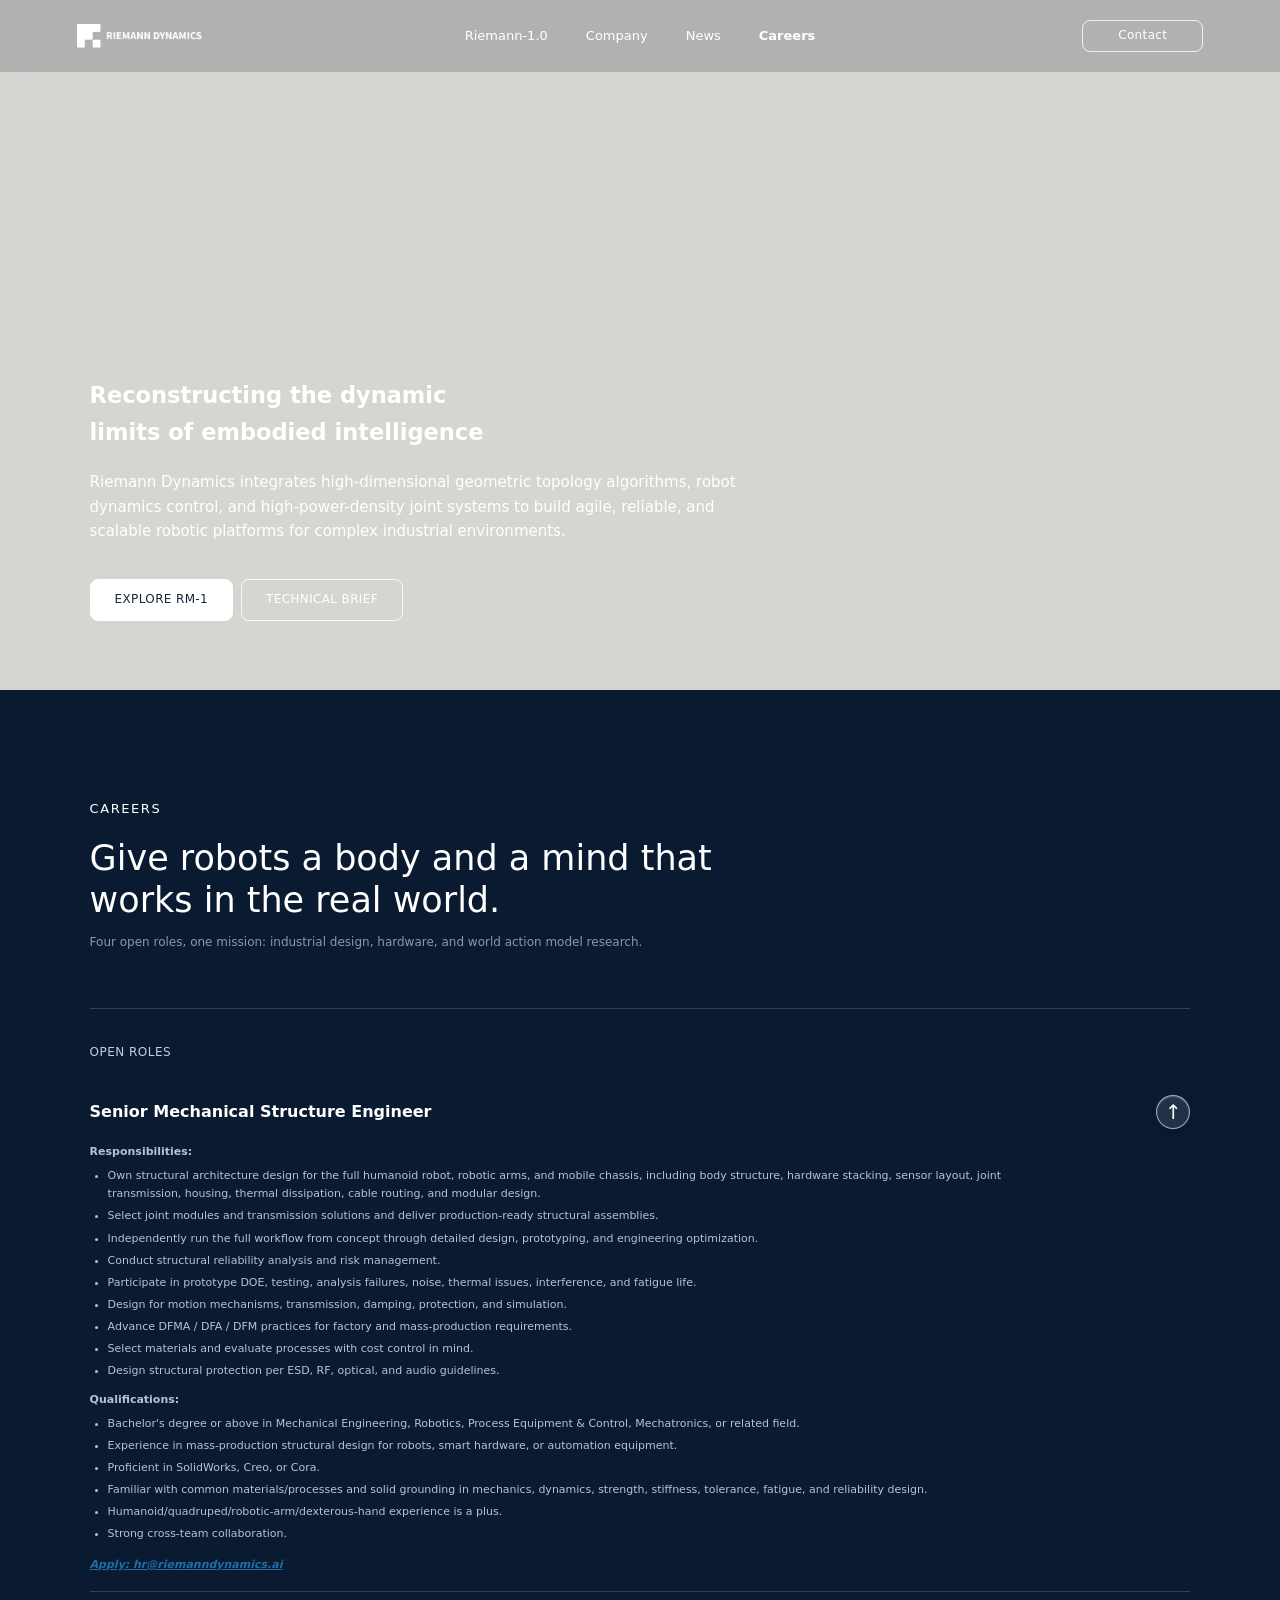
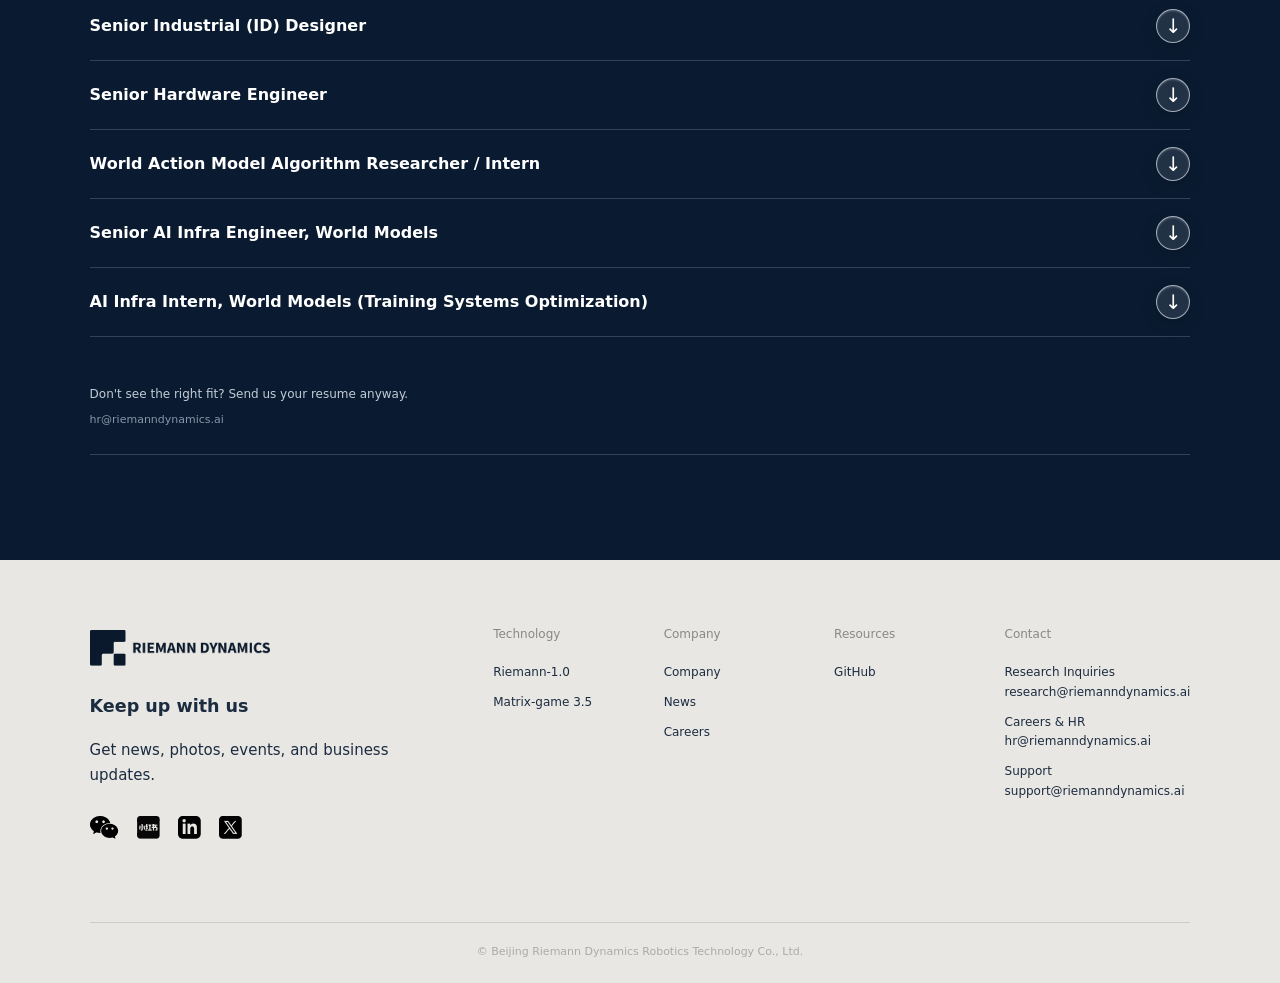
==== commit ea1fc574: "Revert "Update bilingual website content demos and interactions" This reverts commit cad3126fad3bcac" ====
--- a/careers.html
+++ b/careers.html
@@ -1,215 +1 @@
-<!doctype html>
-<html lang="en">
-<head>
-  <meta charset="UTF-8">
-  <meta name="viewport" content="width=device-width,initial-scale=1">
-  <title>Careers — Riemann Dynamics</title>
-  <link rel="icon" href="public/assets/公司logo/Black透明.png"><link rel="stylesheet" href="styles.css">
-</head>
-<body class="careers-page">
-  <header class="nav">
-    <a class="brand" href="index.html"><img src="public/assets/公司logo/Group 2.png" alt="Riemann Dynamics"></a>
-    <nav class="desktop-nav"><a href="riemann-1.0.html">Riemann-1.0</a><a href="company.html">Company</a><a href="news.html">News</a><a href="careers.html">Careers</a></nav>
-    <a class="contact" href="mailto:hr@riemanndynamics.ai?subject=Website%20Inquiry">Contact</a>
-  </header>
-
-  <section class="careers-hero">
-    <video muted loop autoplay playsinline><source src="public/assets/careers/careers-top.mp4" type="video/mp4"></video>
-    <div class="hero-overlay">
-      <h1>Join us in building<br>the general-purpose robot brain.</h1>
-      <p>Work across world models, robotic hardware, and real-world data to turn embodied intelligence research into robots that work in everyday environments. Join a small, focused team where you can take ownership of meaningful challenges, iterate closely with teammates, and help shape what comes next.</p>
-      <a class="btn light" href="#open-roles">VIEW OPEN ROLES</a>
-    </div>
-  </section>
-
-  <main class="careers-main">
-    <section class="careers-mission">
-      <p class="eyebrow">OUR MISSION</p>
-      <h2>Give robots a body and a mind<br>that work in the real world.</h2>
-      <p>Nine open roles, one mission: dexterous-hand engineering, embodied AI products, and world model research.</p>
-    </section>
-
-    <section id="why-riemann" class="careers-why">
-      <div class="careers-section-heading">
-        <p class="eyebrow">WHY RIEMANN DYNAMICS</p>
-        <h2>Work across the full embodied intelligence system.</h2>
-      </div>
-      <div class="careers-reasons">
-        <article><span>01</span><h3>Work on connected challenges</h3><p>Explore the connections between world models, dexterous manipulation, and real-world data, with opportunities to collaborate across disciplines.</p></article>
-        <article><span>02</span><h3>Take ownership. See the impact.</h3><p>In a small, focused team, take responsibility for meaningful problems and see how your work contributes to the system as a whole.</p></article>
-        <article><span>03</span><h3>Build for the real world</h3><p>Help bring embodied intelligence into home, eldercare, and healthcare settings, where real tasks reveal new questions and guide the next iteration.</p></article>
-      </div>
-    </section>
-
-    <section id="open-roles" class="careers-openings">
-      <div class="careers-section-heading">
-        <p class="eyebrow">OPEN ROLES</p>
-        <h2>Find the challenge<br>you want to own.</h2>
-      </div>
-
-      <div class="roles">
-        <section class="role-group">
-          <button class="role-group-heading" type="button" aria-expanded="false" aria-controls="dexterous-hand-roles">
-            <span>01</span>
-            <div>
-              <p>DEXTEROUS HANDS</p>
-              <h3>Build the hardware and control stack for dexterous manipulation.</h3>
-            </div>
-            <small>4 OPEN ROLES</small>
-          </button>
-          <div class="role-group-list" id="dexterous-hand-roles" hidden>
-
-        <details>
-          <summary><span class="role-title">Electronics Hardware Engineer — Dexterous Hands</span><span aria-hidden="true"></span></summary>
-          <div class="role-copy">
-            <h4>Responsibilities</h4>
-            <ul><li>Design electrical systems for dexterous hands, covering power, communications, sensing, and protection circuits.</li><li>Develop control, power, and motor drive boards from component selection and PCB design through bring-up and debugging.</li><li>Integrate hardware across joints and fingers; support prototype validation, supplier coordination, and product delivery.</li></ul>
-            <h4>Requirements</h4>
-            <ul><li>A relevant bachelor’s degree or higher and 3+ years of hardware development experience; exceptions may be considered for candidates with outstanding project track records.</li><li>Experience taking circuit boards from design through system integration, with proficiency in circuit design, PCB layout, and EDA tools.</li><li>Working knowledge of motor drive hardware, sensor interfaces, and communication buses, plus strong hands-on debugging skills.</li></ul>
-            <h4>Preferred Qualifications</h4>
-            <ul><li>Experience with dexterous hands, robotic joints, compact PCBs, tactile sensing, or EMC and reliability validation.</li></ul>
-            <a class="apply-link" href="mailto:hr@riemanndynamics.ai?subject=Application%20%E2%80%94%20Electronics%20Hardware%20Engineer%20%E2%80%94%20Dexterous%20Hands">Apply for this role →</a>
-          </div>
-        </details>
-
-        <details>
-          <summary><span class="role-title">Robotics Software Engineer — Dexterous Hands</span><span aria-hidden="true"></span></summary>
-          <div class="role-copy">
-            <h4>Responsibilities</h4>
-            <ul><li>Build middleware and C++/Python SDKs for dexterous hand control, device communication, and fault management.</li><li>Develop calibration, diagnostics, and data logging tools, alongside ROS 2 interfaces for teleoperation and simulation.</li><li>Deliver well-tested, documented software packages and support integration with physical hardware.</li></ul>
-            <h4>Requirements</h4>
-            <ul><li>A relevant bachelor’s degree or higher and 3+ years of robotics software or device SDK development experience; exceptions may be considered for candidates with outstanding project track records.</li><li>Proficiency in C++, Python, and Linux, with experience building hardware-facing software and robust APIs.</li><li>Familiarity with ROS 2, concurrency, communication protocols, and latency, jitter, and synchronization in real-time systems.</li></ul>
-            <h4>Preferred Qualifications</h4>
-            <ul><li>Experience with ros2_control, simulation integration, teleoperation, or external SDK delivery.</li></ul>
-            <a class="apply-link" href="mailto:hr@riemanndynamics.ai?subject=Application%20%E2%80%94%20Robotics%20Software%20Engineer%20%E2%80%94%20Dexterous%20Hands">Apply for this role →</a>
-          </div>
-        </details>
-
-        <details>
-          <summary><span class="role-title">Motor Development Engineer — Dexterous Hands</span><span aria-hidden="true"></span></summary>
-          <div class="role-copy">
-            <h4>Responsibilities</h4>
-            <ul><li>Design miniature BLDC/PMSM motors for dexterous hands, optimizing torque density, efficiency, and torque ripple.</li><li>Run electromagnetic and thermal simulations; support prototyping, supplier coordination, and joint-level integration.</li><li>Establish motor test suites and parameter identification workflows to validate performance and guide design iterations.</li></ul>
-            <h4>Requirements</h4>
-            <ul><li>A relevant bachelor’s degree or higher and 3+ years of motor development experience; exceptions may be considered for candidates with outstanding project track records.</li><li>End-to-end motor development experience, from electromagnetic design to prototype validation.</li><li>Proficiency in tools such as Ansys Maxwell, JMAG, or Motor-CAD; understanding of manufacturing processes, thermal limits, and FOC fundamentals.</li></ul>
-            <h4>Preferred Qualifications</h4>
-            <ul><li>Experience with miniature direct-drive, frameless, coreless, or slotless motors, or precision motor characterization and testing.</li></ul>
-            <a class="apply-link" href="mailto:hr@riemanndynamics.ai?subject=Application%20%E2%80%94%20Motor%20Development%20Engineer%20%E2%80%94%20Dexterous%20Hands">Apply for this role →</a>
-          </div>
-        </details>
-
-        <details>
-          <summary><span class="role-title">Motor Drive and Embedded Systems Engineer — Dexterous Hands</span><span aria-hidden="true"></span></summary>
-          <div class="role-copy">
-            <h4>Responsibilities</h4>
-            <ul><li>Develop BLDC/PMSM drive firmware and high-precision current, velocity, position, and torque control loops.</li><li>Implement real-time embedded control for 15–25 joints, including communication, synchronization, diagnostics, and firmware update mechanisms.</li><li>Integrate motors and control subsystems; validate torque accuracy, control bandwidth, thermal performance, and long-term reliability.</li></ul>
-            <h4>Requirements</h4>
-            <ul><li>A relevant bachelor’s degree or higher and 3+ years of motor drive, servo control, or embedded development experience; exceptions may be considered for candidates with outstanding project track records.</li><li>Proficiency in C/C++, MCU development, and real-time operating systems, with hands-on FOC and servo control implementation experience.</li><li>Experience with deterministic multi-joint control, fieldbus protocols, and hardware/software co-debugging; understanding of force and impedance control.</li></ul>
-            <h4>Preferred Qualifications</h4>
-            <ul><li>Experience with dexterous hands, distributed control architectures, EtherCAT/CAN-FD, torque calibration, or friction compensation.</li></ul>
-            <a class="apply-link" href="mailto:hr@riemanndynamics.ai?subject=Application%20%E2%80%94%20Motor%20Drive%20and%20Embedded%20Systems%20Engineer%20%E2%80%94%20Dexterous%20Hands">Apply for this role →</a>
-          </div>
-        </details>
-          </div>
-        </section>
-
-        <section class="role-group">
-          <button class="role-group-heading" type="button" aria-expanded="false" aria-controls="product-roles">
-            <span>02</span>
-            <div>
-              <p>PRODUCT</p>
-              <h3>Turn embodied intelligence into products for real users and environments.</h3>
-            </div>
-            <small>1 OPEN ROLE</small>
-          </button>
-          <div class="role-group-list" id="product-roles" hidden>
-
-        <details>
-          <summary><span class="role-title">Embodied AI Product Manager</span><span aria-hidden="true"></span></summary>
-          <div class="role-copy">
-            <h4>Responsibilities</h4>
-            <ul><li>Own product lifecycles from requirements and PRDs through development, mass production, and delivery, with accountability for quality, cost, and commercial outcomes.</li><li>Define integrated hardware–software user experiences; drive model deployment and validation on physical robot platforms.</li><li>Translate customer needs into product roadmaps, pricing strategies, and POCs, and align cross-functional teams toward commercialization.</li></ul>
-            <h4>Requirements</h4>
-            <ul><li>A bachelor’s degree or higher and 3+ years of product experience in smart hardware, robotics, or embodied AI.</li><li>End-to-end ownership of at least two complete hardware products taken from development through mass production and delivery, with measurable business results.</li><li>Strong technical, design, and commercial judgment spanning hardware, software, UX, and market requirements.</li></ul>
-            <h4>Preferred Qualifications</h4>
-            <ul><li>A master’s degree; familiarity with VLA, world models, or reinforcement learning; experience scaling commercial robotic products or launching products in overseas markets.</li></ul>
-            <a class="apply-link" href="mailto:hr@riemanndynamics.ai?subject=Application%20%E2%80%94%20Embodied%20AI%20Product%20Manager">Apply for this role →</a>
-          </div>
-        </details>
-          </div>
-        </section>
-
-        <section class="role-group">
-          <button class="role-group-heading" type="button" aria-expanded="false" aria-controls="world-model-roles">
-            <span>03</span>
-            <div>
-              <p>WORLD MODELS</p>
-              <h3>Advance model research, training infrastructure, data algorithms, and data systems.</h3>
-            </div>
-            <small>4 OPEN ROLES</small>
-          </button>
-          <div class="role-group-list" id="world-model-roles" hidden>
-
-        <details>
-          <summary><span class="role-title">World Model Research Scientist / Research Intern</span><span aria-hidden="true"></span></summary>
-          <div class="role-copy">
-            <h4>Responsibilities</h4>
-            <ul><li>Research multimodal World Action Models for robot perception, prediction, planning, and closed-loop control.</li><li>Build datasets and experimental baselines; explore interactive, long-horizon models and reinforcement learning-based policies.</li><li>Validate predictive and planning capabilities in closed-loop tasks on wheeled and humanoid robot platforms.</li></ul>
-            <h4>Requirements</h4>
-            <ul><li>Solid foundations in deep learning, including Transformers, diffusion models, and reinforcement learning.</li><li>Proficiency in PyTorch/Lightning, with strong programming, model training, and experimental analysis skills.</li><li>Ability to reproduce research, design rigorous evaluation protocols, and independently investigate world modeling or robot learning problems.</li></ul>
-            <h4>Preferred Qualifications</h4>
-            <ul><li>Hands-on video modeling or robotics research projects, top conference publications, or impactful open-source contributions.</li></ul>
-            <a class="apply-link" href="mailto:hr@riemanndynamics.ai?subject=Application%20%E2%80%94%20World%20Model%20Research%20Scientist%20or%20Research%20Intern">Apply for this role →</a>
-          </div>
-        </details>
-
-        <details>
-          <summary><span class="role-title">AI Infrastructure Engineer / Intern</span><span aria-hidden="true"></span></summary>
-          <div class="role-copy">
-            <h4>Responsibilities</h4>
-            <ul><li>Build scalable training infrastructure for world models, DiTs, and multimodal generative models.</li><li>Optimize distributed training workflows, GPU utilization, memory footprint, communication, and I/O; improve checkpointing and fault recovery.</li><li>Collaborate with research and platform teams to deliver reliable training and inference systems.</li></ul>
-            <h4>Requirements</h4>
-            <ul><li>A relevant bachelor’s degree or higher, strong systems programming skills, and substantial experience building large-scale ML or distributed systems.</li><li>Proficiency in Python/C++ and PyTorch; hands-on experience with distributed training frameworks, parallelism strategies, and performance profiling.</li><li>Ability to independently own technical workstreams; experience in inference optimization, quantization, or low-precision computing.</li></ul>
-            <h4>Preferred Qualifications</h4>
-            <ul><li>Experience with custom GPU kernels, MoE, generative model optimization, cluster orchestration, or major open-source ML infrastructure projects.</li></ul>
-            <a class="apply-link" href="mailto:hr@riemanndynamics.ai?subject=Application%20%E2%80%94%20AI%20Infrastructure%20Engineer%20or%20Intern">Apply for this role →</a>
-          </div>
-        </details>
-
-        <details>
-          <summary><span class="role-title">Research Scientist — World Model Data Algorithms</span><span aria-hidden="true"></span></summary>
-          <div class="role-copy">
-            <h4>Responsibilities</h4>
-            <ul><li>Study how multimodal data impacts world model training and develop algorithms for quality assessment, diversity modeling, and automated data selection.</li><li>Explore data synthesis and augmentation techniques to improve long-horizon prediction, physical consistency, and temporal coherence.</li><li>Build experimental platforms and evaluation benchmarks for data-driven model improvement.</li></ul>
-            <h4>Requirements</h4>
-            <ul><li>A master’s degree or higher in computer science, AI, mathematics, statistics, robotics, or a related field.</li><li>Relevant research experience in multimodal modeling, video generation, or world models, plus experience training large-scale foundation models.</li><li>Deep understanding of data–model interactions, with independent research capability and cross-team collaboration skills.</li></ul>
-            <h4>Preferred Qualifications</h4>
-            <ul><li>A PhD in a relevant field, top conference publications, or equivalent high-impact research contributions.</li></ul>
-            <a class="apply-link" href="mailto:hr@riemanndynamics.ai?subject=Application%20%E2%80%94%20Research%20Scientist%20%E2%80%94%20World%20Model%20Data%20Algorithms">Apply for this role →</a>
-          </div>
-        </details>
-
-        <details>
-          <summary><span class="role-title">Data Engineer for World Models</span><span aria-hidden="true"></span></summary>
-          <div class="role-copy">
-            <h4>Responsibilities</h4>
-            <ul><li>Build pipelines for multimodal data collection, cleaning, annotation, filtering, deduplication, and versioning.</li><li>Maintain storage and compute infrastructure; define data schemas, annotation standards, and evaluation datasets together with research teams.</li><li>Explore synthetic data, simulation, automated annotation, and augmentation to scale datasets while improving quality.</li></ul>
-            <h4>Requirements</h4>
-            <ul><li>A master’s degree or higher in computer science, software engineering, data science, robotics, or a related field.</li><li>Experience building large-scale multimodal data pipelines on distributed storage and compute stacks.</li><li>Familiarity with processing video, images, action sequences, point clouds, and text.</li></ul>
-            <h4>Preferred Qualifications</h4>
-            <ul><li>Data engineering experience in robotics, autonomous driving, video understanding, or embodied AI.</li></ul>
-            <a class="apply-link" href="mailto:hr@riemanndynamics.ai?subject=Application%20%E2%80%94%20Data%20Engineer%20for%20World%20Models">Apply for this role →</a>
-          </div>
-        </details>
-          </div>
-        </section>
-      </div>
-
-      <div class="resume-note"><p>Don’t see the right fit? Send us your resume anyway.</p><a href="mailto:hr@riemanndynamics.ai?subject=General%20Application">hr@riemanndynamics.ai</a></div>
-    </section>
-  </main>
-
-  <footer class="careers-footer"><div class="footer-brand"><img src="public/assets/公司logo/Group 2-2.png" alt="Riemann Dynamics"><h3>Keep up with us</h3></div></footer>
-  <script src="i18n.js"></script><script src="script.js"></script>
-</body>
-</html>
+<!doctype html><html lang="en"><head><meta charset="UTF-8"><meta name="viewport" content="width=device-width,initial-scale=1"><title>Careers — Riemann Dynamics</title><link rel="stylesheet" href="styles.css"></head><body class="careers-page"><header class="nav"><a class="brand" href="index.html"><img src="public/assets/公司logo/Group 2.png" alt="Riemann Dynamics"></a><nav class="desktop-nav"><a href="riemann-1.0.html">Riemann-1.0</a><a href="company.html">Company</a><a href="news.html">News</a><a href="careers.html">Careers</a></nav><a class="contact" href="mailto:hr@riemanndynamics.ai?subject=Website%20Inquiry">Contact</a></header><section class="careers-hero"><video muted loop autoplay playsinline><source src="public/assets/careers/careers-top.mp4" type="video/mp4"></video><div class="hero-overlay"><h1>Reconstructing the dynamic<br>limits of embodied intelligence</h1><p>Riemann Dynamics integrates high-dimensional geometric topology algorithms, robot dynamics control, and high-power-density joint systems to build agile, reliable, and scalable robotic platforms for complex industrial environments.</p><a class="btn light" href="riemann-1.0.html">EXPLORE RM-1</a><a class="btn outline" href="https://arxiv.org/abs/2608.27033">TECHNICAL BRIEF</a></div></section><main class="careers-content"><p class="eyebrow">CAREERS</p><h2>Give robots a body and a mind that<br> works in the real world.</h2><p class="careers-lead">Four open roles, one mission: industrial design, hardware, and world action model research.</p><div class="roles"><p class="roles-label">OPEN ROLES</p><details open><summary>Senior Mechanical Structure Engineer <span>↑</span></summary><div class="role-copy"><b>Responsibilities:</b><ul><li>Own structural architecture design for the full humanoid robot, robotic arms, and mobile chassis, including body structure, hardware stacking, sensor layout, joint transmission, housing, thermal dissipation, cable routing, and modular design.</li><li>Select joint modules and transmission solutions and deliver production-ready structural assemblies.</li><li>Independently run the full workflow from concept through detailed design, prototyping, and engineering optimization.</li><li>Conduct structural reliability analysis and risk management.</li><li>Participate in prototype DOE, testing, analysis failures, noise, thermal issues, interference, and fatigue life.</li><li>Design for motion mechanisms, transmission, damping, protection, and simulation.</li><li>Advance DFMA / DFA / DFM practices for factory and mass-production requirements.</li><li>Select materials and evaluate processes with cost control in mind.</li><li>Design structural protection per ESD, RF, optical, and audio guidelines.</li></ul><b>Qualifications:</b><ul><li>Bachelor's degree or above in Mechanical Engineering, Robotics, Process Equipment &amp; Control, Mechatronics, or related field.</li><li>Experience in mass-production structural design for robots, smart hardware, or automation equipment.</li><li>Proficient in SolidWorks, Creo, or Cora.</li><li>Familiar with common materials/processes and solid grounding in mechanics, dynamics, strength, stiffness, tolerance, fatigue, and reliability design.</li><li>Humanoid/quadruped/robotic-arm/dexterous-hand experience is a plus.</li><li>Strong cross-team collaboration.</li></ul><a class="apply-link" href="mailto:hr@riemanndynamics.ai?subject=Job%20Application">Apply: hr@riemanndynamics.ai</a></div></details><details><summary>Senior Industrial (ID) Designer <span>↓</span></summary><p>Design · Beijing · Full-time</p></details><details><summary>Senior Hardware Engineer <span>↓</span></summary><p>Hardware · Beijing · Full-time</p></details><details><summary>World Action Model Algorithm Researcher / Intern <span>↓</span></summary><p>Research · Beijing · Full-time / Internship</p></details><details><summary>Senior AI Infra Engineer, World Models <span>↓</span></summary><p>Research · Beijing · Full-time / Internship</p></details><details><summary>AI Infra Intern, World Models (Training Systems Optimization) <span>↓</span></summary><p>Research · Beijing · Full-time / Internship</p></details></div><div class="resume-note"><p>Don't see the right fit? Send us your resume anyway.</p><a href="mailto:hr@riemanndynamics.ai?subject=Job%20Application">hr@riemanndynamics.ai</a></div></main><footer class="careers-footer"><div class="footer-brand"><img src="public/assets/公司logo/Group 2-2.png"><h3>Keep up with us</h3><p>Get news, photos, events, and business updates.</p><div class="social">◉　▣　𝕏　▶</div></div><div class="footer-links"><div><b>Technology</b><a href="riemann-1.0.html">Riemann-1.0</a><a href="#">Matrix-game 3.5</a></div><div><b>Company</b><a href="company.html">Company</a><a href="news.html">News</a><a href="careers.html">Careers</a></div><div><b>Resources</b><a href="https://github.com">GitHub</a></div><div><b>Contact</b><a href="mailto:research@riemanndynamics.ai">Research Inquiries<br>research@riemanndynamics.ai</a><a href="mailto:hr@riemanndynamics.ai">Careers &amp; HR<br>hr@riemanndynamics.ai</a><a href="mailto:support@riemanndynamics.ai">Support<br>support@riemanndynamics.ai</a></div></div><small>© Beijing Riemann Dynamics Robotics Technology Co., Ltd.</small></footer><script src="script.js"></script></body></html>
--- a/styles.css
+++ b/styles.css
@@ -59,7 +59,7 @@
 .rm-overview-image{display:block;width:100%;height:auto;max-height:420px;object-fit:contain;background:#d2d2d2;border-radius:5px;margin:28px 0 24px}
 .rm-fold-cards{display:grid;grid-template-columns:repeat(3,1fr);gap:16px}.rm-fold-cards article{min-height:160px;padding:21px 20px;background:#f8f8f5;border:1px solid #e1e1dc;border-radius:5px;clip-path:polygon(0 0,88% 0,100% 18%,100% 100%,0 100%)}.rm-fold-cards h3{font-size:14px;line-height:1.25;font-weight:400;margin:0 0 13px}.rm-fold-cards p{font-size:11px;line-height:1.55;color:#66727c;margin:0}
 .rm-about{background:#e7e6e2;padding:73px 0}.rm-about-inner{width:min(1140px,86%);min-height:760px;margin:auto;position:relative;text-align:center}.rm-about h2{font-size:22px;font-weight:400;margin:0 0 8px}.rm-about .about-intro{width:min(483px,100%);font-size:11px;line-height:1.5;color:#66727c;margin:0 auto 46px}.rm-task-cards{position:relative;z-index:3;display:grid;grid-template-columns:440px 440px;justify-content:space-between;gap:34px 250px;text-align:left}.rm-task-cards article{background:rgba(249,249,247,.9);border:1px solid #deded9;border-radius:5px;padding:17px 19px;min-height:180px}.rm-task-cards h3{font-size:13px;font-weight:400;margin:0 0 17px}.rm-task-cards p{width:303px;max-width:100%;font-size:11px;line-height:1.6;font-weight:300;color:#687380;margin:0 0 14px}.rm-task-cards hr{border:0;border-top:1px solid #dcdcd7;margin:0 0 10px}.rm-task-cards b{font-size:11px;font-weight:400}.rm-about-ring{position:absolute;width:340px;height:340px;left:50%;top:235px;transform:translateX(-50%);border-radius:50%;background:rgba(250,250,248,.56);border:1px solid #d5d6d1;z-index:1}.rm-about-robot{position:absolute;z-index:2;width:358px;height:330px;object-fit:contain;left:50%;top:248px;transform:translateX(-50%)}
-.rm-general{position:relative}.rm-faint-logo{position:absolute;right:-3%;top:25px;font-size:75px;font-weight:700;letter-spacing:.02em;color:rgba(225,226,222,.62);pointer-events:none;white-space:nowrap}.rm-general h2{position:relative;font-size:25px;line-height:1.2;font-weight:400;width:500px;max-width:100%;margin:0 0 14px}.rm-general .general-copy{max-width:620px}.rm-general .rm-metrics{position:relative;display:flex;gap:0;margin:32px 0 28px}.rm-general .rm-metrics b{display:flex;flex-direction:column;padding:0 38px;border-right:1px solid #c8cbc8;font-size:28px;line-height:1;font-weight:400;color:#000}.rm-general .rm-metrics b:first-child{padding-left:0}.rm-general .rm-metrics b:last-child{border:0}.rm-general .rm-metrics small{display:block;width:100px;margin-top:8px;font-size:10px;line-height:1.25;color:#66727c}.rm-general-grid{display:grid;grid-template-columns:repeat(4,1fr);gap:17px 13px}.rm-general-grid article{background:#f8f8f5;border:1px solid #deded9;border-radius:14px;overflow:hidden}.rm-general-grid video{display:block;width:100%;aspect-ratio:1/1.12;object-fit:cover;background:#222}.rm-general-grid b,.rm-general-grid p{display:block;padding:0 10px}.rm-general-grid b{font-size:10px;margin-top:8px}.rm-general-grid p{font-size:10px;line-height:1.35;min-height:33px;color:#687380;margin:3px 0 8px}
+.rm-general{position:relative}.rm-faint-logo{position:absolute;right:-3%;top:25px;font-size:75px;font-weight:700;letter-spacing:.02em;color:rgba(225,226,222,.62);pointer-events:none;white-space:nowrap}.rm-general h2{position:relative;font-size:25px;line-height:1.2;font-weight:400;width:500px;max-width:100%;margin:0 0 14px}.rm-general .general-copy{max-width:620px}.rm-general .rm-metrics{position:relative;display:flex;gap:0;margin:32px 0 28px}.rm-general .rm-metrics b{display:flex;flex-direction:column;padding:0 38px;border-right:1px solid #c8cbc8;font-size:28px;line-height:1;font-weight:400;color:#000}.rm-general .rm-metrics b:first-child{padding-left:0}.rm-general .rm-metrics b:last-child{border:0}.rm-general .rm-metrics small{display:block;width:100px;margin-top:8px;font-size:10px;line-height:1.25;color:#66727c}.rm-general-grid{display:grid;grid-template-columns:repeat(4,1fr);gap:17px 13px}.rm-general-grid article{background:#f8f8f5;border:1px solid #deded9;border-radius:4px;overflow:hidden}.rm-general-grid video{display:block;width:100%;aspect-ratio:1/1.12;object-fit:cover;background:#222}.rm-general-grid b,.rm-general-grid p{display:block;padding:0 10px}.rm-general-grid b{font-size:10px;margin-top:8px}.rm-general-grid p{font-size:10px;line-height:1.35;min-height:33px;color:#687380;margin:3px 0 8px}
 .rm-benchmarks{width:100%;max-width:none;padding:72px max(7%,calc((100% - 1100px)/2));background:#f4f3f0}.rm-benchmarks h2{font-size:25px;font-weight:400;margin:0 0 9px}.rm-benchmarks>p{max-width:680px;color:#66727c;font-size:13px;line-height:1.55;margin:0}.rm-benchmarks .benchmark-grid{display:grid;grid-template-columns:repeat(3,1fr);gap:22px;margin-top:25px}.rm-benchmarks .benchmark-grid img{width:100%;height:auto;display:block;background:#fff;border-radius:4px}
 .rm-data{min-height:625px;padding:66px max(7%,calc((100% - 1100px)/2));background:#122a45;color:#fff;display:grid;grid-template-columns:1fr 470px;align-items:center;gap:40px}.rm-data-copy .eyebrow{font-size:34px;line-height:1;margin:0 0 20px;letter-spacing:.04em}.rm-data-copy>p:last-child{max-width:570px;font-size:12px;line-height:1.65;color:#b6c3d1;margin:0}.rm-data>img{width:430px;height:430px;object-fit:contain;margin:0 auto;background:none}
 .rm-architecture,.rm-inference{background:#f4f3f0}.rm-architecture .eyebrow,.rm-inference .eyebrow{font-size:34px;line-height:1.05;margin:0 0 19px;letter-spacing:.02em}.architecture-copy,.inference-copy{width:813px;max-width:100%;font-size:13px;color:#9299aa;margin-bottom:28px}.rm-architecture>img,.rm-inference>img{display:block;width:100%;height:auto;max-height:600px;object-fit:contain;background:#d0d0d0;border-radius:5px;margin:0 0 27px}.rm-stage-cards{margin-top:0}.rm-stage-cards article{min-height:142px}
@@ -187,413 +187,6 @@
   }
 }
 
-/* Company diagrams replace third-party robot photography with an owned visual
-   language for the model, hardware, and data system. */
-.company-visual{
-  --pointer-x:50%;
-  --pointer-y:50%;
-  --shift-x:0px;
-  --shift-y:0px;
-  position:relative;
-  width:100%;
-  height:285px;
-  overflow:hidden;
-  border-radius:17px;
-  background:#08192d;
-  color:#f7f7f3;
-  isolation:isolate;
-}
-.company-page .company-story>.company-visual{
-  display:block!important;
-  padding:0!important;
-  background:#08192d;
-}
-.company-visual:before{
-  content:"";
-  position:absolute;
-  inset:0;
-  z-index:-1;
-  background:
-    radial-gradient(circle at var(--pointer-x) var(--pointer-y),rgba(119,174,224,.25),transparent 34%),
-    linear-gradient(rgba(255,255,255,.035) 1px,transparent 1px),
-    linear-gradient(90deg,rgba(255,255,255,.035) 1px,transparent 1px);
-  background-size:auto,28px 28px,28px 28px;
-}
-.company-visual:after{
-  content:"";
-  position:absolute;
-  inset:14px;
-  border:1px solid rgba(255,255,255,.1);
-  border-radius:12px;
-  pointer-events:none;
-}
-.company-visual-stage{
-  position:absolute;
-  inset:0;
-  transform:translate(var(--shift-x),var(--shift-y));
-  transition:transform .18s ease-out;
-}
-.company-visual-core,.loop-center{
-  position:absolute;
-  left:50%;
-  top:50%;
-  z-index:2;
-  display:flex;
-  width:126px;
-  height:126px;
-  align-items:center;
-  justify-content:center;
-  flex-direction:column;
-  transform:translate(-50%,-50%);
-  border:1px solid rgba(205,228,248,.75);
-  border-radius:50%;
-  background:rgba(13,38,65,.86);
-  box-shadow:0 0 42px rgba(102,166,220,.2),inset 0 0 28px rgba(102,166,220,.1);
-  font-size:16px;
-  line-height:1.1;
-  text-align:center;
-}
-.company-visual-core small,.loop-center small{
-  display:block;
-  margin-top:8px;
-  color:#91aac1;
-  font-size:7px;
-  letter-spacing:.14em;
-}
-.company-visual-node{
-  position:absolute;
-  z-index:2;
-  color:#dce6ef;
-  font-size:10px;
-  line-height:1.35;
-  letter-spacing:.02em;
-}
-.company-visual-node i{
-  display:block;
-  margin-bottom:3px;
-  color:#6f9cc2;
-  font-size:8px;
-  font-style:normal;
-  letter-spacing:.12em;
-}
-.node-understanding{left:7%;top:18%}
-.node-prediction{right:7%;top:18%;text-align:right}
-.node-action{right:8%;bottom:16%;text-align:right}
-.company-intelligence .company-visual-stage:before,
-.company-intelligence .company-visual-stage:after{
-  content:"";
-  position:absolute;
-  left:50%;
-  top:50%;
-  width:205px;
-  height:205px;
-  transform:translate(-50%,-50%);
-  border:1px solid rgba(126,170,207,.2);
-  border-radius:50%;
-}
-.company-intelligence .company-visual-stage:after{width:245px;height:245px;border-style:dashed;animation:company-spin 26s linear infinite}
-.signal{
-  position:absolute;
-  left:50%;
-  top:50%;
-  z-index:3;
-  width:6px;
-  height:6px;
-  margin:-3px;
-  border-radius:50%;
-  background:#d8efff;
-  box-shadow:0 0 13px #8cc8f3;
-  animation:company-signal 5s ease-in-out infinite;
-}
-.signal-two{animation-delay:-1.65s}
-.signal-three{animation-delay:-3.3s}
-
-.loop-ring{
-  position:absolute;
-  left:50%;
-  top:48%;
-  width:190px;
-  height:190px;
-  transform:translate(-50%,-50%);
-  border:1px solid rgba(151,190,221,.48);
-  border-radius:50%;
-}
-.loop-ring:before{
-  content:"";
-  position:absolute;
-  inset:-8px;
-  border-top:2px solid #a9d4f3;
-  border-right:2px solid transparent;
-  border-bottom:2px solid transparent;
-  border-left:2px solid transparent;
-  border-radius:50%;
-  animation:company-ring-spin 8s linear infinite;
-}
-.loop-center{top:48%;width:104px;height:104px;font-size:9px;letter-spacing:.09em}
-.loop-node{
-  position:absolute;
-  z-index:3;
-  padding:6px 10px;
-  border:1px solid rgba(189,216,238,.45);
-  border-radius:14px;
-  background:#102b47;
-  color:#e8f0f7;
-  font-size:8px;
-  letter-spacing:.04em;
-  box-shadow:0 7px 18px rgba(0,0,0,.16);
-}
-.loop-models{left:50%;top:8%;transform:translateX(-50%)}
-.loop-hardware{left:5%;top:58%}
-.loop-data{right:4%;top:58%}
-.data-badge{
-  position:absolute;
-  left:7%;
-  bottom:9%;
-  display:flex;
-  flex-direction:column;
-  color:#fff;
-}
-.data-badge strong{font-size:20px;font-weight:400;line-height:1}
-.data-badge small{margin-top:5px;color:#7895ad;font-size:6px;letter-spacing:.12em}
-@keyframes company-spin{to{transform:translate(-50%,-50%) rotate(360deg)}}
-@keyframes company-ring-spin{to{transform:rotate(360deg)}}
-@keyframes company-signal{
-  0%,100%{transform:rotate(0deg) translateX(102px);opacity:.35}
-  50%{transform:rotate(180deg) translateX(102px);opacity:1}
-}
-@media(max-width:760px){
-  .company-visual{height:260px}
-  .company-visual-core{width:116px;height:116px}
-  .company-visual-stage{transform:none}
-}
-@media(prefers-reduced-motion:reduce){
-  .company-visual-stage,.signal,.company-intelligence .company-visual-stage:after,.loop-ring:before{animation:none!important;transition:none!important}
-}
-
-/* Company narrative hierarchy */
-.company-page .company-content{padding:0;background:#f3f2ef}
-.company-origin,.company-approach,.company-capability,.company-applications{padding:105px 7%}
-.company-origin h2,.company-section-heading h2,.company-capability h2,.company-applications h2{
-  margin:15px 0 0;
-  font-size:44px;
-  font-weight:400;
-  line-height:1.12;
-  letter-spacing:-.025em;
-}
-.company-lead{
-  max-width:900px;
-  margin:28px 0 55px;
-  color:#536176;
-  font-size:17px;
-  line-height:1.65;
-}
-.company-lead-secondary{margin-top:-34px}
-.company-lineage{
-  display:grid;
-  grid-template-columns:1fr auto 1fr auto 1.25fr;
-  gap:22px;
-  align-items:center;
-  border-top:1px solid #cfd3d5;
-  border-bottom:1px solid #cfd3d5;
-  padding:30px 0;
-}
-.company-lineage div{display:flex;flex-direction:column;gap:7px}
-.company-lineage small{color:#87909a;font-size:9px;letter-spacing:.14em}
-.company-lineage strong{font-size:18px;font-weight:500}
-.company-lineage i{color:#98a1aa;font-size:22px;font-style:normal;font-weight:300}
-
-.company-approach{background:#0a1b31;color:#fff}
-.company-section-heading{display:flex;justify-content:space-between;gap:40px;align-items:flex-end;margin-bottom:58px}
-.company-section-heading .eyebrow{align-self:flex-start;color:#91a0b1}
-.company-section-heading h2{max-width:700px;margin:0}
-.company-approach-grid{display:grid;grid-template-columns:minmax(360px,.9fr) 1.1fr;gap:55px;align-items:stretch}
-.company-approach .company-visual{height:390px;border:1px solid rgba(255,255,255,.12)}
-.company-approach .loop-ring{width:225px;height:225px}
-.company-approach .loop-center{width:120px;height:120px}
-.company-pillars{display:flex;flex-direction:column;border-top:1px solid #34465b}
-.company-pillars article{display:grid;grid-template-columns:45px 1fr;gap:22px;align-items:start;padding:26px 0;border-bottom:1px solid #34465b}
-.company-pillars article>span{color:#7990a8;font-size:10px;letter-spacing:.1em}
-.company-pillars h3{margin:0 0 8px;font-size:21px;font-weight:500}
-.company-pillars p{max-width:540px;margin:0;color:#9eacba;font-size:13px;line-height:1.6}
-
-.company-capability{display:grid;grid-template-columns:.85fr 1.15fr;gap:70px;align-items:center}
-.company-capability-copy>p:not(.eyebrow){max-width:500px;margin:25px 0;color:#5d6876;font-size:15px;line-height:1.7}
-.company-capability .company-visual{height:390px}
-.company-text-link{display:inline-flex;gap:18px;align-items:center;margin-top:18px;border-bottom:1px solid #22354a;padding-bottom:8px;font-size:11px;letter-spacing:.08em}
-.company-text-link span{font-size:18px;transition:transform .2s}
-.company-text-link:hover span{transform:translateX(5px)}
-
-.company-applications{padding-top:95px;background:#e9e8e4}
-.company-applications>h2{margin-bottom:48px}
-.application-grid{display:grid;grid-template-columns:repeat(3,1fr);border-top:1px solid #c8c9c6;border-bottom:1px solid #c8c9c6}
-.application-grid article{min-height:220px;padding:28px 28px 32px;border-right:1px solid #c8c9c6}
-.application-grid article:last-child{border-right:0}
-.application-grid span{color:#8a9094;font-size:10px;letter-spacing:.12em}
-.application-grid h3{margin:55px 0 8px;font-size:27px;font-weight:400}
-.application-grid p{max-width:260px;margin:0;color:#687078;font-size:12px;line-height:1.6}
-.company-delivery{display:flex;align-items:center;gap:22px;margin-top:45px;color:#26384a}
-.company-delivery p{margin:0 auto 0 0;color:#777f86;font-size:12px;text-transform:uppercase;letter-spacing:.1em}
-.company-delivery strong{font-size:18px;font-weight:400}
-.company-delivery i{border:1px solid #9ca4aa;border-radius:50%;padding:7px 9px;font-size:9px;font-style:normal;letter-spacing:.08em}
-
-@media(max-width:760px){
-  .company-origin,.company-approach,.company-capability,.company-applications{padding:72px 7%}
-  .company-origin h2,.company-section-heading h2,.company-capability h2,.company-applications h2{font-size:31px}
-  .company-lead{margin:22px 0 38px;font-size:15px}
-  .company-lineage{grid-template-columns:1fr;gap:17px;padding:24px 0}
-  .company-lineage i{transform:rotate(90deg);transform-origin:center;width:18px}
-  .company-section-heading{display:block;margin-bottom:36px}
-  .company-section-heading h2{margin-top:14px}
-  .company-approach-grid,.company-capability{grid-template-columns:1fr;gap:34px}
-  .company-approach .company-visual,.company-capability .company-visual{height:300px}
-  .company-pillars article{grid-template-columns:34px 1fr;padding:22px 0}
-  .company-capability-copy{order:1}
-  .company-capability .company-visual{order:2}
-  .application-grid{grid-template-columns:1fr}
-  .application-grid article{min-height:0;border-right:0;border-bottom:1px solid #c8c9c6;padding:24px 0}
-  .application-grid article:last-child{border-bottom:0}
-  .application-grid h3{margin:20px 0 7px}
-  .company-delivery{align-items:flex-start;flex-wrap:wrap;gap:15px 20px}
-  .company-delivery p{width:100%;margin:0}
-}
-
-.company-page .timeline{grid-template-columns:repeat(4,1fr)}
-.milestone.upcoming i{
-  border-color:#9bc8ec;
-  box-shadow:0 0 0 5px rgba(130,187,232,.09),0 0 18px rgba(130,187,232,.22);
-}
-.milestone.upcoming i:after{
-  content:"";
-  position:absolute;
-  inset:-10px;
-  border-radius:50%;
-  background:conic-gradient(from 0deg,transparent 0 42%,rgba(155,200,236,.18) 54%,#9bc8ec 72%,transparent 88% 100%);
-  -webkit-mask:radial-gradient(farthest-side,transparent calc(100% - 2px),#000 0);
-  mask:radial-gradient(farthest-side,transparent calc(100% - 2px),#000 0);
-  animation:riemannMilestoneOrbit 1.3s linear infinite;
-}
-@keyframes riemannMilestoneOrbit{to{transform:rotate(360deg)}}
-.milestone.upcoming h3{color:#cce7fa}
-.milestone.upcoming p strong{color:#9bc8ec;font-weight:500}
-
-/* Draw the milestone rail from left to right as it enters the viewport, then
-   reveal each node in the same reading order. */
-.motion-ready .company-page .timeline:before{transform:scaleX(0);transform-origin:left center}
-.motion-ready .company-page .timeline.is-revealed:before{transform:scaleX(1);transition:transform .65s cubic-bezier(.2,.72,.2,1)}
-.motion-ready .company-page .timeline .milestone{opacity:0;transform:translateX(-12px)}
-.motion-ready .company-page .timeline.is-revealed .milestone{opacity:1;transform:translateX(0);transition:opacity .22s ease,transform .28s cubic-bezier(.2,.72,.2,1)}
-.motion-ready .company-page .timeline.is-revealed .milestone:nth-child(1){transition-delay:.02s}
-.motion-ready .company-page .timeline.is-revealed .milestone:nth-child(2){transition-delay:.16s}
-.motion-ready .company-page .timeline.is-revealed .milestone:nth-child(3){transition-delay:.3s}
-.motion-ready .company-page .timeline.is-revealed .milestone:nth-child(4){transition-delay:.44s}
-@media(max-width:760px){.company-page .timeline{grid-template-columns:1fr}}
-@media(max-width:760px){
-  .motion-ready .company-page .timeline:before{transform:scaleY(0);transform-origin:center top}
-  .motion-ready .company-page .timeline.is-revealed:before{transform:scaleY(1)}
-  .motion-ready .company-page .timeline .milestone{transform:translateY(-8px)}
-  .motion-ready .company-page .timeline.is-revealed .milestone{transform:translateY(0)}
-}
-@media(prefers-reduced-motion:reduce){.milestone.upcoming i:after{animation:none}}
-
-.company-page .company-hero .hero-overlay h1{
-  margin:0 0 20px;
-  font-size:39px;
-  font-weight:400;
-  line-height:1.15;
-}
-@media(max-width:760px){
-  .company-page .company-hero .hero-overlay h1{font-size:32px}
-}
-
-/* Careers hierarchy: mission, team experience, then expandable role details. */
-.careers-page .careers-hero .hero-overlay{max-width:760px}
-.careers-page .careers-hero .hero-overlay h1{
-  margin:0 0 22px;
-  font-size:43px;
-  font-weight:400;
-  line-height:1.1;
-  letter-spacing:-.025em;
-}
-.careers-page .careers-hero .hero-overlay p{max-width:720px;margin:0;color:rgba(255,255,255,.9);font-size:14px;line-height:1.65}
-.careers-main{background:#f3f2ef;color:#172a3e}
-.careers-mission,.careers-why,.careers-openings{padding:105px 7%}
-.careers-mission h2,.careers-section-heading h2{
-  margin:15px 0 0;
-  font-size:44px;
-  font-weight:400;
-  line-height:1.12;
-  letter-spacing:-.025em;
-}
-.careers-mission>p:last-child{max-width:680px;margin:30px 0 0;color:#66717c;font-size:16px;line-height:1.65}
-.careers-why{scroll-margin-top:70px;background:#e9e8e4}
-.careers-section-heading{display:grid;grid-template-columns:.8fr 1.5fr;gap:60px;align-items:start}
-.careers-section-heading h2{margin:0}
-.careers-reasons{display:grid;grid-template-columns:repeat(3,1fr);margin-top:65px;border-top:1px solid #c6c8c8;border-bottom:1px solid #c6c8c8}
-.careers-reasons article{min-height:285px;padding:28px 30px 38px;border-right:1px solid #c6c8c8}
-.careers-reasons article:last-child{border-right:0}
-.careers-reasons span{color:#8a9198;font-size:10px;letter-spacing:.12em}
-.careers-reasons h3{max-width:270px;margin:65px 0 16px;font-size:23px;font-weight:400;line-height:1.25}
-.careers-reasons p{max-width:310px;margin:0;color:#65707a;font-size:13px;line-height:1.65}
-
-.careers-openings{scroll-margin-top:70px;background:#0a1b31;color:#fff}
-.careers-openings .careers-section-heading{display:block;max-width:760px;margin-bottom:82px}
-.careers-openings .careers-section-heading .eyebrow{color:#a5b1bd}
-.careers-openings .careers-section-heading h2{margin-top:15px;text-align:left}
-.careers-page .roles{margin-top:0;border-top:0}
-.careers-page .role-group{margin:0 0 42px;border-bottom:1px solid #304258}
-.careers-page .role-group:last-child{margin-bottom:0}
-.careers-page .role-group-heading{display:grid;width:100%;grid-template-columns:46px minmax(0,1fr) auto;gap:24px;align-items:start;border:0;padding:24px 0 28px;background:transparent;color:inherit;font:inherit;text-align:left;cursor:pointer;transition:background-color .2s ease}
-.careers-page .role-group-heading:hover{background:rgba(130,187,232,.055)}
-.careers-page .role-group-heading:focus-visible{outline:1px solid #9bc8ec;outline-offset:5px}
-.careers-page .role-group-heading>span{padding-top:3px;color:#71869b;font-size:11px;letter-spacing:.12em}
-.careers-page .role-group-heading p{margin:0 0 10px;color:#9bc8ec;font-size:11px;line-height:1.4;letter-spacing:.14em}
-.careers-page .role-group-heading h3{max-width:670px;margin:0;color:#fff;font-size:25px;font-weight:400;line-height:1.3;letter-spacing:-.01em}
-.careers-page .role-group-heading h3,.careers-page .role-title{display:inline-block}
-.careers-page .roles summary .role-title{width:auto!important;height:auto!important;display:inline-block!important;flex:0 1 auto;border:0!important;border-radius:0!important;background:none!important;box-shadow:none!important;backdrop-filter:none!important;-webkit-backdrop-filter:none!important;font-size:inherit!important;line-height:inherit!important;color:inherit!important}
-.careers-page .roles summary .role-title:after{content:none!important;display:none!important}
-.careers-page .role-group-heading small{position:relative;min-width:116px;margin-top:0;border:1px solid #58718b;border-radius:24px;padding:11px 34px 11px 15px;color:#c3d0dc;font-size:10px;line-height:1;letter-spacing:.1em;white-space:nowrap;text-align:center}
-.careers-page .role-group-heading small:after{content:'+';position:absolute;right:14px;top:50%;transform:translateY(-52%);font-size:18px;font-weight:300;line-height:1}
-.careers-page .role-group-heading[aria-expanded="true"] small:after{content:'−'}
-.careers-page .role-group-list{margin-left:70px;border-top:1px solid #304258}
-.careers-page .roles details{padding:0;border-bottom:1px solid #304258}
-.careers-page .role-group-list details:first-child{border-top:0}
-.careers-page .roles summary{min-height:78px;margin:0 -14px;padding:20px 14px;gap:24px;border-radius:5px;font-size:18px;font-weight:500;line-height:1.35;transition:background-color .2s ease,color .2s ease}
-.careers-page .roles summary:hover{background:rgba(130,187,232,.075);color:#fff}
-.careers-page .role-copy{max-width:960px;padding:14px 0 45px;color:#b7c2d0;font-size:13px;line-height:1.7}
-.careers-page .role-copy h4{margin:25px 0 8px;color:#fff;font-size:12px;font-weight:600;letter-spacing:.04em}
-.careers-page .role-copy h4:first-child{margin-top:0}
-.careers-page .role-copy ul{margin:0 0 14px;padding-left:19px}
-.careers-page .role-copy li{margin-bottom:7px;padding-left:4px}
-.careers-page .apply-link{margin-top:16px;border-bottom:1px solid rgba(255,255,255,.45);padding-bottom:4px;color:#fff;font-size:12px;font-style:normal;text-decoration:none}
-.careers-page .resume-note{margin-top:55px;padding:0;border-top:0;border-bottom:0}
-.careers-page .resume-note p{font-size:14px}
-.careers-page .resume-note a{color:#aeb9c5;font-size:13px}
-
-@media(max-width:760px){
-  .careers-page .careers-hero .hero-overlay h1{font-size:32px}
-  .careers-page .careers-hero .hero-overlay p{font-size:12px;line-height:1.55}
-  .careers-page .careers-hero .btn{padding:10px 14px}
-  .careers-mission,.careers-why,.careers-openings{padding:72px 7%}
-  .careers-mission h2,.careers-section-heading h2{font-size:31px}
-  .careers-mission>p:last-child{font-size:14px}
-  .careers-section-heading{grid-template-columns:1fr;gap:16px}
-  .careers-reasons{grid-template-columns:1fr;margin-top:38px}
-  .careers-reasons article{min-height:0;padding:25px 0 30px;border-right:0;border-bottom:1px solid #c6c8c8}
-  .careers-reasons article:last-child{border-bottom:0}
-  .careers-reasons h3{margin:24px 0 10px;font-size:21px}
-  .careers-openings .careers-section-heading{margin-bottom:58px}
-  .careers-page .role-group{margin-bottom:28px}
-  .careers-page .role-group-heading{grid-template-columns:30px minmax(0,1fr);gap:14px;padding-bottom:23px}
-  .careers-page .role-group-heading h3{font-size:20px}
-  .careers-page .role-group-heading small{grid-column:2;width:max-content;min-width:112px;margin-top:2px;padding:10px 32px 10px 13px}
-  .careers-page .role-group-list{margin-left:44px}
-  .careers-page .roles summary{min-height:72px;padding:18px 0;font-size:15px}
-  .careers-page .role-copy{font-size:12px;line-height:1.65;padding-bottom:36px}
-}
-@media(pointer:coarse),(prefers-reduced-motion:reduce){
-  .careers-page .role-group-heading h3,.careers-page .role-title{transform:none!important;transition:none!important}
-}
-
 /* Final reference pass: shared simulator grid, compact architecture cards, and About composition. */
 @media(min-width:761px){
   .rm-page .rm-policy > .policy-robot .policy-ring{display:none}
@@ -632,7 +225,6 @@
 
 .news-hero .hero-overlay{max-width:680px}
 .news-hero .hero-overlay p{max-width:610px;margin:0;color:rgba(255,255,255,.9);line-height:1.45}
-.news-page .news-card h3{display:inline-block}
 .hero-actions{display:flex;gap:10px;margin-top:22px}
 .hero-actions .btn{margin:0;min-width:180px;text-align:center}
 @media(max-width:760px){
@@ -735,12 +327,7 @@
     margin-top:0!important;
     margin-right:0!important;
   }
-  .rm-page .rm-policy > .policy-robot img{
-    margin-top:-275px;
-    margin-right:0;
-    margin-bottom:-1px;
-    margin-left:-50px;
-  }
+  .rm-page .rm-policy > .policy-robot img{margin-top:-285px;margin-left:-50px}
   .rm-page .rm-policy > .policy-robot .policy-ring{display:none}
   .rm-page .rm-policy > .policy-robot img{position:relative;z-index:2}
   .rm-page .rm-policy > .policy-robot:before,
@@ -777,167 +364,6 @@
   }
 }
 
-/* Localized real-world demo cards between performance and generalization. */
-.rm-page .rm-capability-demos{
-  width:min(1100px,86%);
-  margin:0 auto;
-  padding:84px 0 92px;
-}
-.rm-page .rm-capability-demos-heading{
-  display:grid;
-  grid-template-columns:180px minmax(0,1fr);
-  gap:14px 42px;
-  margin-bottom:40px;
-}
-.rm-page .rm-capability-demos-heading>.eyebrow{
-  grid-row:1/3;
-  margin:7px 0 0;
-  color:#718090;
-  font-size:10px;
-  line-height:1.4;
-  letter-spacing:.14em;
-}
-.rm-page .rm-capability-demos-heading>h2{
-  margin:0;
-  color:#172a3e;
-  font-size:44px;
-  font-weight:400;
-  line-height:1.1;
-  letter-spacing:-.025em;
-}
-.rm-page .rm-capability-demos-heading>h2 strong{color:#35678d;font-weight:500}
-.rm-page .rm-capability-demos-heading>p:last-child{
-  max-width:700px;
-  margin:0;
-  color:#566474;
-  font-size:15px;
-  line-height:1.65;
-}
-.rm-page .rm-capability-demo-grid{display:grid;grid-template-columns:repeat(3,minmax(0,1fr));gap:20px}
-.rm-page .rm-about-videos{width:min(1100px,86%);margin:72px auto 0}
-.rm-page .rm-existing-demo-grid{grid-template-columns:repeat(4,minmax(0,1fr));gap:14px}
-.rm-page .rm-existing-demo-card .rm-card-demo{display:block;width:100%;height:auto;aspect-ratio:16/9;object-fit:contain;background:#07182d}
-.rm-page .rm-existing-demo-card .rm-capability-demo-copy{padding:20px 16px 21px}
-.rm-page .rm-existing-demo-card .rm-capability-demo-copy h3{min-height:52px;font-size:19px}
-.rm-page .rm-existing-demo-card .rm-capability-demo-copy p{min-height:106px;font-size:12px}
-.rm-page .rm-existing-demo-card .rm-capability-demo-copy ul{margin-top:18px}
-.rm-page .rm-capability-demo-card{
-  min-width:0;
-  overflow:hidden;
-  border:1px solid #d7d9d7;
-  border-radius:18px;
-  background:#efedea;
-  transition:transform .2s ease,border-color .2s ease,box-shadow .2s ease;
-}
-.rm-page .rm-capability-demo-card:hover{transform:translateY(-4px);border-color:#aebdca;box-shadow:0 16px 34px rgba(20,42,62,.09)}
-.rm-page .rm-localized-demo{
-  display:block;
-  width:100%;
-  aspect-ratio:16/10;
-  object-fit:contain;
-  background:#07182d;
-}
-.rm-page .rm-capability-demo-copy{padding:24px 22px 25px}
-.rm-page .rm-capability-demo-copy>span{
-  display:block;
-  margin-bottom:17px;
-  color:#718090;
-  font-size:9px;
-  font-weight:600;
-  line-height:1.35;
-  letter-spacing:.13em;
-}
-.rm-page .rm-capability-demo-copy h3{min-height:56px;margin:0 0 14px;color:#172a3e;font-size:22px;font-weight:500;line-height:1.25}
-.rm-page .rm-capability-demo-copy p{min-height:100px;margin:0;color:#5b6876;font-size:13px;line-height:1.65}
-.rm-page .rm-capability-demo-copy ul{display:flex;flex-wrap:wrap;gap:7px;margin:22px 0 0;padding:0;list-style:none}
-.rm-page .rm-capability-demo-copy li{padding:7px 9px;border:1px solid #cbd1d3;border-radius:999px;color:#435467;font-size:9px;line-height:1;white-space:nowrap}
-.rm-page .rm-capability-demo-card{cursor:zoom-in;outline:none}
-.rm-page .rm-capability-demo-card video{cursor:default}
-.rm-page .rm-capability-demo-card:focus-visible{border-color:#6588a4;box-shadow:0 0 0 3px rgba(53,103,141,.2),0 16px 34px rgba(20,42,62,.09)}
-
-body.demo-modal-open{overflow:hidden}
-.demo-card-modal{
-  position:fixed;
-  z-index:1000;
-  inset:0;
-  display:grid;
-  place-items:center;
-  padding:34px;
-  visibility:hidden;
-  opacity:0;
-  background:rgba(7,18,31,.58);
-  backdrop-filter:blur(18px);
-  -webkit-backdrop-filter:blur(18px);
-  transition:opacity .2s ease,visibility .2s ease;
-}
-.demo-card-modal.open{visibility:visible;opacity:1}
-.demo-card-modal-dialog{
-  position:relative;
-  display:grid;
-  grid-template-columns:minmax(0,1.45fr) minmax(280px,.65fr);
-  width:min(1080px,94vw);
-  max-height:88vh;
-  overflow:hidden;
-  border:1px solid rgba(255,255,255,.5);
-  border-radius:22px;
-  background:#efedea;
-  box-shadow:0 34px 90px rgba(0,0,0,.34);
-  transform:scale(.965) translateY(8px);
-  transition:transform .24s cubic-bezier(.2,.72,.2,1);
-}
-.demo-card-modal.open .demo-card-modal-dialog{transform:scale(1) translateY(0)}
-.demo-card-modal-dialog>video{display:block;width:100%;height:100%;min-height:430px;object-fit:contain;background:#07182d}
-.demo-card-modal-copy{max-height:88vh;overflow:auto;padding:58px 34px 34px;color:#172a3e}
-.demo-card-modal-copy>span{display:block;margin-bottom:20px;color:#718090;font-size:10px;font-weight:600;line-height:1.35;letter-spacing:.13em}
-.demo-card-modal-copy h3{margin:0 0 19px;font-size:30px;font-weight:500;line-height:1.2}
-.demo-card-modal-copy p{margin:0;color:#566474;font-size:15px;line-height:1.72}
-.demo-card-modal-copy ul{display:flex;flex-wrap:wrap;gap:8px;margin:28px 0 0;padding:0;list-style:none}
-.demo-card-modal-copy li{padding:8px 10px;border:1px solid #c3cbd0;border-radius:999px;color:#435467;font-size:10px;line-height:1;white-space:nowrap}
-.demo-card-modal-close{position:absolute;z-index:2;top:14px;right:14px;width:34px;height:34px;border:1px solid rgba(23,42,62,.22);border-radius:50%;background:rgba(247,246,243,.88);color:#172a3e;font:25px/30px Arial,sans-serif;cursor:pointer;transition:transform .18s ease,background .18s ease}
-.demo-card-modal-close:hover{transform:scale(1.06);background:#fff}
-
-html[data-lang="zh"] .rm-page .rm-capability-demos-heading>.eyebrow{font-size:11px;letter-spacing:.075em}
-html[data-lang="zh"] .rm-page .rm-capability-demos-heading>h2{font-size:40px;font-weight:700;line-height:1.28;letter-spacing:.01em}
-html[data-lang="zh"] .rm-page .rm-capability-demos-heading>h2 strong{font-weight:700}
-html[data-lang="zh"] .rm-page .rm-capability-demos-heading>p:last-child{font-size:15px;line-height:1.82;letter-spacing:.012em}
-html[data-lang="zh"] .rm-page .rm-capability-demo-copy>span{letter-spacing:.075em}
-html[data-lang="zh"] .rm-page .rm-capability-demo-copy h3{font-weight:700;line-height:1.42;letter-spacing:.01em}
-html[data-lang="zh"] .rm-page .rm-capability-demo-copy p{line-height:1.75;letter-spacing:.01em}
-
-@media(max-width:900px){
-  .rm-page .rm-capability-demo-grid{grid-template-columns:1fr}
-  .rm-page .rm-existing-demo-grid{grid-template-columns:repeat(2,minmax(0,1fr))}
-  .rm-page .rm-capability-demo-card{display:grid;grid-template-columns:minmax(0,1.15fr) minmax(260px,.85fr)}
-  .rm-page .rm-existing-demo-card{display:block}
-  .rm-page .rm-capability-demo-copy h3,.rm-page .rm-capability-demo-copy p{min-height:0}
-  .demo-card-modal-dialog{display:block;overflow:auto}
-  .demo-card-modal-dialog>video{height:auto;min-height:0;aspect-ratio:16/9}
-  .demo-card-modal-copy{max-height:none;padding:28px 24px 30px}
-}
-@media(max-width:760px){
-  .rm-page .rm-capability-demos{padding:58px 0 64px}
-  .rm-page .rm-capability-demos-heading{display:block;margin-bottom:28px}
-  .rm-page .rm-capability-demos-heading>.eyebrow{margin:0 0 15px}
-  .rm-page .rm-capability-demos-heading>h2{font-size:31px;line-height:1.18}
-  .rm-page .rm-capability-demos-heading>p:last-child{margin-top:15px;font-size:14px}
-  .rm-page .rm-capability-demo-grid{gap:16px}
-  .rm-page .rm-existing-demo-grid{grid-template-columns:1fr}
-  .rm-page .rm-capability-demo-card{display:block}
-  .rm-page .rm-capability-demo-copy{padding:21px 18px 22px}
-  .rm-page .rm-capability-demo-copy h3{font-size:21px}
-  .rm-page .rm-capability-demo-copy p{font-size:13px}
-  html[data-lang="zh"] .rm-page .rm-capability-demos-heading>h2{font-size:30px}
-  .demo-card-modal{padding:14px}
-  .demo-card-modal-dialog{width:100%;max-height:92vh;border-radius:16px}
-  .demo-card-modal-copy h3{font-size:24px}
-  .demo-card-modal-copy p{font-size:14px}
-  .demo-card-modal-close{top:9px;right:9px}
-}
-
-@media(prefers-reduced-motion:reduce){
-  .demo-card-modal,.demo-card-modal-dialog{transition:none}
-}
-
 /* Final alignment and shared footer assets. */
 .company-footer .social,
 .careers-footer .social{
@@ -961,11 +387,10 @@
 }
 @media(min-width:761px){
   .rm-page .rm-about-robot{
-    margin-top:132px;
-    margin-right:-6px;
-    transform:translateX(calc(-50% - 6px));
-  }
-  .rm-page .rm-about-ring{top:358px}
+    margin-top:54px;
+    margin-right:-11px;
+    transform:translateX(calc(-50% - 11px));
+  }
   .rm-page .rm-policy > .policy-intro{
     padding-right:1px;
     margin-right:5px;
@@ -1311,493 +736,3 @@
   .image-lightbox{padding:18px}
   .image-lightbox-close{top:10px;right:10px}
 }
-
-/* Keep the desktop simulator heading, intro, and both mode descriptions on
-   the same content rail. The mobile layout has its own spacing rules above. */
-@media(min-width:761px){
-  .rm-page .rm-policy{
-    padding-left:7%;
-    padding-right:7%;
-  }
-  .rm-page .rm-policy > .policy-title,
-  .rm-page .rm-policy > .policy-intro,
-  .rm-page .rm-policy > .policy-mode{
-    margin-left:0!important;
-  }
-  .rm-page .rm-policy > .policy-mode{
-    width:100%;
-    margin-right:0;
-  }
-}
-
-/* Riemann-1.0 information hierarchy: definition, evidence, training, inference. */
-.rm-page .rm-section-nav{
-  position:sticky;
-  top:72px;
-  z-index:8;
-  display:flex;
-  align-items:center;
-  justify-content:center;
-  gap:32px;
-  min-height:54px;
-  border-top:1px solid #d7d8d5;
-  border-bottom:1px solid #d7d8d5;
-  background:rgba(243,242,239,.94);
-  backdrop-filter:blur(14px);
-  -webkit-backdrop-filter:blur(14px);
-}
-.rm-page .rm-section-nav a{position:relative;color:#6d7780;font-size:10px;letter-spacing:.08em;text-transform:uppercase;white-space:nowrap;transition:color .18s ease}
-.rm-page .rm-section-nav a:after{content:"";position:absolute;left:0;right:100%;bottom:-7px;height:1px;background:#172a3e;transition:right .18s ease}
-.rm-page .rm-section-nav a:hover{color:#172a3e}
-.rm-page .rm-section-nav a:hover:after{right:0}
-.rm-page #overview,.rm-page #real-world,.rm-page #generalization,.rm-page #benchmarks,.rm-page #data-model,.rm-page #inference{scroll-margin-top:142px}
-
-.rm-page .rm-section-heading{display:grid;grid-template-columns:180px minmax(0,1fr);gap:42px;align-items:start;margin-bottom:26px}
-.rm-page .rm-section-heading .eyebrow,
-.rm-page .rm-section-number,
-.rm-page .rm-data .eyebrow,
-.rm-page .rm-policy>.eyebrow{margin:6px 0 0;color:#718090;font-size:10px;line-height:1.4;letter-spacing:.14em;text-transform:uppercase}
-.rm-page .rm-section-heading h2,
-.rm-page .rm-hierarchy-title,
-.rm-page .rm-general>h2,
-.rm-page .rm-benchmarks>h2,
-.rm-page .rm-data h2,
-.rm-page .rm-architecture>h2,
-.rm-page .rm-inference>h2,
-.rm-page .rm-policy>.policy-title{
-  margin:0;
-  color:#172a3e;
-  font-size:44px;
-  font-weight:400;
-  line-height:1.1;
-  letter-spacing:-.025em;
-}
-.rm-page .rm-section-heading h2 strong,
-.rm-page .rm-hierarchy-title strong,
-.rm-page .rm-general>h2 strong,
-.rm-page .rm-benchmarks>h2 strong,
-.rm-page .rm-data h2 strong,
-.rm-page .rm-architecture>h2 strong,
-.rm-page .rm-inference>h2 strong{color:#35678d;font-weight:500}
-.rm-page .rm-overview>.overview-copy{max-width:700px;margin:0 0 46px 222px;color:#566474;font-size:16px;line-height:1.65}
-.rm-page .rm-fold-cards>article>span{display:block;margin-bottom:46px;color:#7990a5;font-size:10px;letter-spacing:.12em}
-.rm-page .rm-overview .rm-fold-cards h3{margin-bottom:12px}
-
-.rm-page .rm-subsection-heading{display:grid;grid-template-columns:180px minmax(0,1fr);gap:14px 42px;margin-bottom:34px}
-.rm-page .rm-subsection-heading .eyebrow{grid-row:1/3;margin:6px 0 0;color:#718090;font-size:10px;letter-spacing:.14em}
-.rm-page .rm-subsection-heading h3{margin:0;color:#172a3e;font-size:30px;font-weight:400;line-height:1.15}
-.rm-page .rm-subsection-heading>p:last-child{max-width:680px;margin:0;color:#66727c;font-size:14px;line-height:1.6}
-.rm-page .rm-overview-followup>p{display:none}
-.rm-page .rm-overview-video-grid article>p strong{font-size:16px;font-weight:500;color:#172a3e}
-
-.rm-page .rm-about .rm-section-number{text-align:center}
-.rm-page .rm-about .rm-hierarchy-title{margin:12px auto 20px}
-.rm-page .rm-about .about-intro{max-width:650px;margin:0 auto 55px;font-size:14px;line-height:1.65}
-.rm-page .rm-task-cards article{transition:transform .2s ease,border-color .2s ease,box-shadow .2s ease}
-.rm-page .rm-task-cards article:hover{transform:translateY(-4px);border-color:#aebdca;box-shadow:0 14px 30px rgba(20,42,62,.08)}
-
-.rm-page .rm-general>.rm-section-number,
-.rm-page .rm-benchmarks>.rm-section-number{margin:0 0 16px}
-.rm-page .rm-general>.general-copy,
-.rm-page .rm-benchmarks>p{max-width:720px;margin:24px 0 0;color:#566474;font-size:15px;line-height:1.65}
-.rm-page .rm-general>.general-copy strong,
-.rm-page .rm-benchmarks>p strong{color:#1e557d;font-weight:600}
-.rm-page .rm-general .rm-metrics{border-top:1px solid #c9ced1;border-bottom:1px solid #c9ced1;padding:28px 0}
-.rm-page .benchmark-grid{align-items:stretch}
-.rm-page .benchmark-chart{display:flex;flex-direction:column;min-width:0;min-height:500px;padding:30px 28px 25px;border:1px solid #d9dcd9;border-radius:18px;background:#fff;overflow:hidden}
-.rm-page .benchmark-chart h3{margin:0;color:#111;font-size:28px;font-weight:500;line-height:1.1}
-.rm-page .benchmark-chart-body{display:grid;grid-template-columns:38px minmax(0,1fr);gap:10px;width:100%;height:355px;flex:0 0 355px;margin:auto 0}
-.rm-page .benchmark-axis{display:flex;flex-direction:column;justify-content:space-between;height:285px;color:#77808a;font-size:10px;line-height:1;transform:translateY(-5px);text-align:right}
-.rm-page .benchmark-plot{--plot-height:285px;position:relative;height:330px;min-width:0}
-.rm-page .benchmark-lines{position:absolute;left:0;right:0;top:0;height:var(--plot-height);display:flex;flex-direction:column;justify-content:space-between}
-.rm-page .benchmark-lines i{display:block;width:100%;height:1px;background:#d9dcda}
-.rm-page .benchmark-bars{position:absolute;inset:0;display:grid;grid-template-columns:repeat(5,minmax(0,1fr));gap:8px;align-items:start}
-.rm-page .benchmark-bar{position:relative;height:var(--plot-height);min-width:0}
-.rm-page .benchmark-bar>i{position:absolute;left:50%;bottom:0;display:block;width:100%;height:var(--height);max-width:50px;border-radius:6px 6px 0 0;background:#8e959d;transform:translateX(-50%) scaleY(0);transform-origin:bottom;transition:transform .48s cubic-bezier(.18,.7,.2,1) var(--delay)}
-.rm-page .benchmark-bar:first-child>i{background:#07182d}
-.rm-page .benchmark-bar>b{position:absolute;left:50%;bottom:calc(var(--height) + 7px);opacity:0;transform:translate(-50%,5px);color:#111;font-size:11px;line-height:1;transition:opacity .16s ease calc(var(--delay) + .3s),transform .16s ease calc(var(--delay) + .3s)}
-.rm-page .benchmark-bar>small{position:absolute;left:50%;top:calc(var(--plot-height) + 13px);width:100%;max-width:52px;padding:0 2px;transform:translateX(-50%);color:#7d8791;font-size:8px;font-weight:600;line-height:1.15;text-align:center;white-space:normal;overflow-wrap:break-word;word-break:normal}
-.rm-page .rm-benchmarks.is-visible .benchmark-bar>i{transform:translateX(-50%) scaleY(1)}
-.rm-page .rm-benchmarks.is-visible .benchmark-bar>b{opacity:1;transform:translate(-50%,0)}
-
-.rm-page .rm-data{display:grid;grid-template-columns:minmax(0,.85fr) minmax(360px,1.15fr);gap:70px;align-items:center}
-.rm-page .rm-data .rm-data-copy{max-width:620px}
-.rm-page .rm-data .eyebrow{color:#8ca2b7}
-.rm-page .rm-data h2{margin:17px 0 25px;color:#fff}
-.rm-page .rm-data h2 strong{color:#9bc8ec}
-.rm-page .rm-data p{font-size:14px;line-height:1.7}
-.rm-page .rm-data img{margin:0}
-.rm-page .rm-data-visual{position:relative;width:min(100%,470px);aspect-ratio:1;margin:0 auto;isolation:isolate}
-.rm-page .rm-data-mixture{display:block;width:100%;height:100%;overflow:visible}
-.rm-page .data-image-piece{opacity:0}
-.rm-page .rm-data.is-visible .data-core-piece{animation:rm-data-image-in .38s ease-out forwards}
-.rm-page .rm-data.is-visible .data-inner-piece{animation:rm-data-image-in .26s ease-out var(--delay) forwards}
-.rm-page .rm-data.is-visible .data-human-sweep,
-.rm-page .rm-data.is-visible .data-outer-sweep{opacity:1}
-@keyframes rm-data-image-in{to{opacity:1}}
-.rm-page .rm-architecture>.eyebrow,
-.rm-page .rm-inference>.eyebrow{margin:0 0 16px;color:#718090;font-size:10px;letter-spacing:.14em}
-.rm-page .rm-architecture>.architecture-copy,
-.rm-page .rm-inference>.inference-copy{max-width:720px;margin:24px 0 0;color:#566474;font-size:14px;line-height:1.65}
-.rm-page .rm-tech-visual{position:relative;width:100%;margin:44px 0 27px;overflow:hidden;border-radius:5px;background:#fff}
-.rm-page .rm-tech-svg{display:block;width:100%;height:auto;background:#fff}
-.rm-page .rm-tech-svg text{font-family:Arial,sans-serif;fill:#172a3e}
-.rm-page .rm-tech-svg .tech-title{font-size:25px;font-weight:600}
-.rm-page .rm-tech-svg .tech-label{font-size:15px;font-weight:600}
-.rm-page .rm-tech-svg .tech-copy{font-size:12px;fill:#526273}
-.rm-page .rm-tech-svg .tech-token{font-size:12px;font-weight:600;text-anchor:middle}
-.rm-page .rm-tech-svg .tech-step{opacity:0;transform:translateX(18px);transform-box:fill-box;transform-origin:center}
-.rm-page .rm-tech-visual.is-visible .tech-step{animation:rm-tech-piece-in .52s cubic-bezier(.18,.72,.2,1) var(--delay) forwards}
-.rm-page .rm-inference>.rm-tech-visual{margin-bottom:16px}
-@keyframes rm-tech-piece-in{to{opacity:1;transform:translateX(0)}}
-
-.rm-page .rm-policy>.eyebrow{margin:0 0 16px}
-.rm-page .rm-policy>.policy-title{margin:0 0 24px!important}
-.rm-page .rm-policy>.policy-intro{max-width:720px!important;margin:0 0 72px!important;font-size:14px!important;line-height:1.65!important}
-.rm-page .rm-policy>.policy-intro strong{color:#1e557d;font-weight:600}
-
-@media(max-width:760px){
-  .rm-page .rm-section-nav{top:64px;justify-content:flex-start;gap:22px;min-height:48px;padding:0 7%;overflow-x:auto;scrollbar-width:none}
-  .rm-page .rm-section-nav::-webkit-scrollbar{display:none}
-  .rm-page #overview,.rm-page #real-world,.rm-page #generalization,.rm-page #benchmarks,.rm-page #data-model,.rm-page #inference{scroll-margin-top:118px}
-  .rm-page .rm-section-heading,.rm-page .rm-subsection-heading{grid-template-columns:1fr;gap:12px}
-  .rm-page .rm-subsection-heading .eyebrow{grid-row:auto}
-  .rm-page .rm-section-heading h2,.rm-page .rm-hierarchy-title,.rm-page .rm-general>h2,.rm-page .rm-benchmarks>h2,.rm-page .rm-data h2,.rm-page .rm-architecture>h2,.rm-page .rm-inference>h2,.rm-page .rm-policy>.policy-title{font-size:31px}
-  .rm-page .rm-overview>.overview-copy{margin:0 0 34px;font-size:14px}
-  .rm-page .rm-fold-cards>article>span{margin-bottom:24px}
-  .rm-page .rm-data{grid-template-columns:1fr;gap:35px}
-  .rm-page .rm-data-visual{width:min(100%,430px)}
-  .rm-page .rm-about .rm-section-number{text-align:left}
-  .rm-page .rm-about .rm-hierarchy-title{text-align:left;margin:12px 0 18px}
-  .rm-page .rm-about .about-intro{text-align:left;margin:0 0 35px}
-  .rm-page .benchmark-grid{grid-template-columns:1fr;gap:16px}
-  .rm-page .benchmark-chart{min-height:450px;padding:26px 20px 20px}
-  .rm-page .benchmark-chart h3{font-size:25px}
-  .rm-page .benchmark-chart-body{height:320px;flex-basis:320px;margin:auto 0}
-  .rm-page .benchmark-axis{height:250px}
-  .rm-page .benchmark-plot{--plot-height:250px;height:295px}
-}
-@media(prefers-reduced-motion:reduce){
-  .rm-page .benchmark-bar>i{transform:translateX(-50%) scaleY(1);transition:none}
-  .rm-page .benchmark-bar>b{opacity:1;transform:translate(-50%,0);transition:none}
-  .rm-page .data-image-piece{opacity:1;animation:none}
-  .rm-page .rm-tech-svg .tech-step{opacity:1;transform:none;animation:none}
-}
-
-/* Shared language control and restrained site-wide motion */
-html,body{overflow-x:clip}
-.nav .lang-switch{display:flex;align-items:center;gap:6px;margin-left:auto;margin-right:20px;color:#fff;font-size:12px;white-space:nowrap}
-.nav .lang-switch button{appearance:none;border:0;background:transparent;color:rgba(255,255,255,.58);font:inherit;line-height:1;padding:8px 4px;cursor:pointer;border-radius:3px}
-.nav .lang-switch button[aria-pressed="true"]{color:#fff;font-weight:700}
-.nav .lang-switch button:hover{color:#fff}
-.nav .lang-switch button:focus-visible{outline:2px solid #fff;outline-offset:2px}
-html[data-lang="zh"] body,
-html[data-lang="zh"] button,
-html[data-lang="zh"] input,
-html[data-lang="zh"] textarea,
-html[data-lang="zh"] select,
-html[data-lang="zh"] .blog-content h1,
-html[data-lang="zh"] .rm-page .rm-about .rm-tab-list button{
-  font-family:"Hiragino Sans GB","Heiti SC","Microsoft YaHei",sans-serif;
-}
-html[data-lang="zh"] h1,
-html[data-lang="zh"] h2,
-html[data-lang="zh"] h3,
-html[data-lang="zh"] h1 strong,
-html[data-lang="zh"] h2 strong,
-html[data-lang="zh"] h3 strong,
-html[data-lang="zh"] .careers-page .role-title{
-  font-weight:700!important;
-}
-html[data-lang="zh"] .hero-overlay p,html[data-lang="zh"] .rm-hero-copy>p:last-child{line-height:1.75}
-html[data-lang="zh"] .home-page .about-card h3{white-space:nowrap}
-html[data-lang="zh"] .home-page .about-card h3 br{display:none}
-@media(min-width:761px){
-  html[data-lang="zh"] .home-page .resource-copy h2{white-space:nowrap}
-  html[data-lang="zh"] .home-page .resource-copy h2 br{display:none}
-}
-
-/* Riemann-1.0 Chinese typography. Keep this language-scoped so the original
-   English composition remains untouched. */
-html[data-lang="zh"] .rm-page{
-  font-feature-settings:normal;
-  font-kerning:normal;
-  line-break:strict;
-}
-html[data-lang="zh"] .rm-page .rm-hero-copy{max-width:980px}
-html[data-lang="zh"] .rm-page .rm-hero-copy .rm-hero-kicker{
-  letter-spacing:.08em;
-}
-html[data-lang="zh"] .rm-page .rm-hero-copy h1{
-  max-width:760px;
-  font-size:44px;
-  font-weight:500;
-  line-height:1.28;
-  letter-spacing:.015em;
-  text-wrap:balance;
-}
-html[data-lang="zh"] .rm-page .rm-hero-copy>p:last-of-type{
-  max-width:760px;
-  font-size:16px;
-  line-height:1.85;
-  letter-spacing:.015em;
-}
-html[data-lang="zh"] .rm-page .rm-btn{
-  font-weight:500;
-  letter-spacing:.035em;
-}
-html[data-lang="zh"] .rm-page .rm-section-nav{gap:36px}
-html[data-lang="zh"] .rm-page .rm-section-nav a{
-  font-size:12px;
-  letter-spacing:.02em;
-  text-transform:none;
-}
-html[data-lang="zh"] .rm-page .rm-section-heading .eyebrow,
-html[data-lang="zh"] .rm-page .rm-section-number,
-html[data-lang="zh"] .rm-page .rm-data .eyebrow,
-html[data-lang="zh"] .rm-page .rm-policy>.eyebrow,
-html[data-lang="zh"] .rm-page .rm-subsection-heading .eyebrow,
-html[data-lang="zh"] .rm-page .rm-architecture>.eyebrow,
-html[data-lang="zh"] .rm-page .rm-inference>.eyebrow{
-  font-size:11px;
-  letter-spacing:.075em;
-}
-html[data-lang="zh"] .rm-page .rm-section-heading h2,
-html[data-lang="zh"] .rm-page .rm-hierarchy-title,
-html[data-lang="zh"] .rm-page .rm-general>h2,
-html[data-lang="zh"] .rm-page .rm-benchmarks>h2,
-html[data-lang="zh"] .rm-page .rm-data h2,
-html[data-lang="zh"] .rm-page .rm-architecture>h2,
-html[data-lang="zh"] .rm-page .rm-inference>h2,
-html[data-lang="zh"] .rm-page .rm-policy>.policy-title{
-  font-size:40px;
-  font-weight:700;
-  line-height:1.28;
-  letter-spacing:.01em;
-  text-wrap:balance;
-}
-html[data-lang="zh"] .rm-page .rm-section-heading h2 strong,
-html[data-lang="zh"] .rm-page .rm-hierarchy-title strong,
-html[data-lang="zh"] .rm-page .rm-general>h2 strong,
-html[data-lang="zh"] .rm-page .rm-benchmarks>h2 strong,
-html[data-lang="zh"] .rm-page .rm-data h2 strong,
-html[data-lang="zh"] .rm-page .rm-architecture>h2 strong,
-html[data-lang="zh"] .rm-page .rm-inference>h2 strong,
-html[data-lang="zh"] .rm-page .rm-policy>.policy-title strong{
-  font-weight:700;
-}
-html[data-lang="zh"] .rm-page .rm-data h2{
-  white-space:nowrap;
-  font-size:clamp(29px,3.05vw,39px);
-  letter-spacing:0;
-  text-wrap:nowrap;
-}
-html[data-lang="zh"] .rm-page .rm-overview>.overview-copy{
-  max-width:660px;
-  color:#536174;
-  font-size:15px;
-  line-height:1.85;
-  letter-spacing:.012em;
-}
-html[data-lang="zh"] .rm-page .rm-fold-cards h3,
-html[data-lang="zh"] .rm-page .rm-task-cards h3{
-  font-weight:500;
-  line-height:1.42;
-  letter-spacing:.01em;
-}
-html[data-lang="zh"] .rm-page .rm-stage-cards h3{
-  width:auto;
-  max-width:100%;
-}
-html[data-lang="zh"] .rm-page .rm-stage-cards h3 .stage-index,
-html[data-lang="zh"] .rm-page .rm-stage-cards h3 .stage-name{
-  display:block;
-  white-space:nowrap;
-}
-html[data-lang="zh"] .rm-page .rm-stage-cards h3 .stage-index{margin-bottom:6px}
-@media(min-width:761px){
-  html[data-lang="zh"] .careers-page .careers-reasons h3{
-    min-height:58px;
-    margin-bottom:16px;
-  }
-}
-html[data-lang="zh"] .rm-page .rm-fold-cards p,
-html[data-lang="zh"] .rm-page .rm-task-cards p{
-  line-height:1.75;
-  letter-spacing:.01em;
-}
-html[data-lang="zh"] .rm-page .rm-subsection-heading h3{
-  font-size:28px;
-  font-weight:500;
-  line-height:1.4;
-  letter-spacing:.01em;
-}
-html[data-lang="zh"] .rm-page .rm-subsection-heading>p:last-child,
-html[data-lang="zh"] .rm-page .rm-about .about-intro,
-html[data-lang="zh"] .rm-page .rm-general>.general-copy,
-html[data-lang="zh"] .rm-page .rm-benchmarks>p,
-html[data-lang="zh"] .rm-page .rm-data p,
-html[data-lang="zh"] .rm-page .rm-architecture>.architecture-copy,
-html[data-lang="zh"] .rm-page .rm-inference>.inference-copy,
-html[data-lang="zh"] .rm-page .rm-policy>.policy-intro{
-  font-size:15px!important;
-  line-height:1.82!important;
-  letter-spacing:.012em;
-}
-html[data-lang="zh"] .rm-page .rm-subsection-heading>p:last-child,
-html[data-lang="zh"] .rm-page .rm-architecture>.architecture-copy,
-html[data-lang="zh"] .rm-page .rm-inference>.inference-copy,
-html[data-lang="zh"] .rm-page .rm-policy>.policy-intro{
-  max-width:680px;
-}
-html[data-lang="zh"] .rm-page .rm-overview-video-grid article>p{
-  font-size:14px;
-  line-height:1.7;
-  letter-spacing:.01em;
-}
-html[data-lang="zh"] .rm-page .rm-general .rm-metrics small{
-  margin-top:9px;
-  line-height:1.45;
-  letter-spacing:.01em;
-}
-html[data-lang="zh"] .rm-page .rm-general-grid b{
-  font-size:12px;
-  line-height:1.5;
-}
-html[data-lang="zh"] .rm-page .rm-general-grid p{
-  min-height:58px;
-  font-size:12px;
-  line-height:1.65;
-  letter-spacing:.01em;
-}
-html[data-lang="zh"] .rm-page .policy-mode h2{
-  font-weight:500;
-  letter-spacing:.01em;
-}
-html[data-lang="zh"] .rm-page .policy-mode>p{
-  line-height:1.8;
-  letter-spacing:.012em;
-}
-
-@media(max-width:760px){
-  html[data-lang="zh"] .rm-page .rm-hero-copy h1{
-    font-size:34px;
-    line-height:1.34;
-  }
-  html[data-lang="zh"] .rm-page .rm-hero-copy>p:last-of-type{
-    font-size:14px;
-    line-height:1.78;
-  }
-  html[data-lang="zh"] .rm-page .rm-section-nav{gap:25px}
-  html[data-lang="zh"] .rm-page .rm-section-nav a{font-size:11px}
-  html[data-lang="zh"] .rm-page .rm-section-heading h2,
-  html[data-lang="zh"] .rm-page .rm-hierarchy-title,
-  html[data-lang="zh"] .rm-page .rm-general>h2,
-  html[data-lang="zh"] .rm-page .rm-benchmarks>h2,
-  html[data-lang="zh"] .rm-page .rm-data h2,
-  html[data-lang="zh"] .rm-page .rm-architecture>h2,
-  html[data-lang="zh"] .rm-page .rm-inference>h2,
-  html[data-lang="zh"] .rm-page .rm-policy>.policy-title{
-    font-size:29px;
-    line-height:1.38;
-  }
-  html[data-lang="zh"] .rm-page .rm-overview>.overview-copy{
-    font-size:14px;
-    line-height:1.8;
-  }
-  html[data-lang="zh"] .rm-page .rm-fold-cards h3,
-  html[data-lang="zh"] .rm-page .rm-task-cards h3{font-size:20px}
-  html[data-lang="zh"] .rm-page .rm-fold-cards p,
-  html[data-lang="zh"] .rm-page .rm-task-cards p{font-size:14px}
-  html[data-lang="zh"] .rm-page .rm-subsection-heading h3{
-    font-size:25px;
-    line-height:1.42;
-  }
-  html[data-lang="zh"] .rm-page .rm-subsection-heading>p:last-child,
-  html[data-lang="zh"] .rm-page .rm-about .about-intro,
-  html[data-lang="zh"] .rm-page .rm-general>.general-copy,
-  html[data-lang="zh"] .rm-page .rm-benchmarks>p,
-  html[data-lang="zh"] .rm-page .rm-data p,
-  html[data-lang="zh"] .rm-page .rm-architecture>.architecture-copy,
-  html[data-lang="zh"] .rm-page .rm-inference>.inference-copy,
-  html[data-lang="zh"] .rm-page .rm-policy>.policy-intro{
-    font-size:14px!important;
-    line-height:1.8!important;
-  }
-}
-.motion-ready .site-reveal{opacity:0;transform:translateY(14px)}
-.motion-ready .site-reveal.is-revealed{opacity:1;transform:translateY(0);transition:opacity .36s cubic-bezier(.2,.7,.2,1) var(--reveal-delay,0ms),transform .36s cubic-bezier(.2,.7,.2,1) var(--reveal-delay,0ms)}
-.motion-ready .site-reveal.text-reveal{transform:translateY(9px)}
-.motion-ready .site-reveal.text-reveal.is-revealed{transform:translateY(0);transition-duration:.24s;transition-timing-function:cubic-bezier(.2,.72,.2,1)}
-.image-reveal{position:relative;background:#fff;overflow:hidden;clip-path:none!important}
-.image-reveal:after{content:"";position:absolute;z-index:3;inset:-1px;background:var(--reveal-cover,#f4f3f0);pointer-events:none;transform:translateX(101%)}
-.motion-ready .image-reveal:after{transform:translateX(0)}
-.motion-ready .image-reveal.is-revealed:after{transform:translateX(101%);transition:transform .46s cubic-bezier(.2,.72,.2,1) var(--reveal-delay,0ms)}
-.rm-page .rm-overview-visual{width:977px;max-width:100%;margin:34px 0 62px;--reveal-cover:#f4f3f0}
-.rm-page .rm-overview-visual .rm-overview-image{display:block;width:100%;height:auto;margin:0!important}
-.rm-page .rm-tech-visual{width:100%;margin:44px 0 27px;background:#fff;border-radius:5px;overflow:hidden}
-.rm-page .rm-tech-visual{--reveal-cover:#fff}
-.rm-page .rm-tech-source{display:block;width:100%;height:auto;object-fit:contain;background:#fff}
-
-.motion-ready .rm-identity .rm-identity-ring{opacity:0;transform:translateX(-50%) scale(.95)}
-.motion-ready .rm-identity .rm-wordmark{opacity:0;transform:scale(.97)}
-.motion-ready .rm-identity>img{opacity:0;transform:translate(-50%,14px)}
-.motion-ready .rm-identity .rm-stats>div{opacity:0;transform:translateY(12px)}
-.motion-ready .rm-identity.identity-visible .rm-identity-ring{opacity:1;transform:translateX(-50%) scale(1);transition:opacity .32s ease,transform .4s cubic-bezier(.2,.72,.2,1)}
-.motion-ready .rm-identity.identity-visible .rm-wordmark{opacity:1;transform:scale(1);transition:opacity .34s ease .07s,transform .4s cubic-bezier(.2,.72,.2,1) .07s}
-.motion-ready .rm-identity.identity-visible>img{opacity:1;transform:translate(-50%,0);transition:opacity .36s ease .12s,transform .42s cubic-bezier(.2,.72,.2,1) .12s}
-.motion-ready .rm-identity.identity-visible .rm-stats>div{opacity:1;transform:translateY(0);transition:opacity .32s ease,transform .36s cubic-bezier(.2,.72,.2,1)}
-.motion-ready .rm-identity.identity-visible .rm-stats>div:nth-child(1){transition-delay:.18s}.motion-ready .rm-identity.identity-visible .rm-stats>div:nth-child(2){transition-delay:.24s}.motion-ready .rm-identity.identity-visible .rm-stats>div:nth-child(3){transition-delay:.3s}.motion-ready .rm-identity.identity-visible .rm-stats>div:nth-child(4){transition-delay:.36s}.motion-ready .rm-identity.identity-visible .rm-stats>div:nth-child(5){transition-delay:.42s}
-
-@media(max-width:900px){.nav .lang-switch{margin-right:12px}html[data-lang="zh"] .hero-overlay h1,html[data-lang="zh"] .rm-hero-copy h1{line-height:1.28}}
-@media(max-width:760px){
-  .nav .lang-switch{order:2;margin-left:auto;margin-right:10px;font-size:11px;gap:3px}
-  .nav .contact{display:none}.nav .menu-btn{order:3}
-  .rm-page .rm-tech-visual{margin:30px 0 22px;border-radius:4px}.rm-page .rm-tech-source{min-height:0}
-  html[data-lang="zh"] .company-hero .hero-overlay h1,html[data-lang="zh"] .careers-hero .hero-overlay h1{font-size:30px}
-}
-@media(prefers-reduced-motion:reduce){
-  .site-reveal,.image-reveal,.rm-identity-ring,.rm-wordmark,.rm-identity>img,.rm-identity .rm-stats>div{opacity:1!important;clip-path:none!important;animation:none!important;transition:none!important}
-  .rm-identity .rm-identity-ring{transform:translateX(-50%)!important}.rm-identity>img{transform:translateX(-50%)!important}
-}
-
-/* Keep the top-level page title scale consistent across the full site. */
-.home-page .home-hero .hero-overlay h1,
-.company-page .company-hero .hero-overlay h1,
-.careers-page .careers-hero .hero-overlay h1,
-.news-page .news-hero .hero-overlay h1,
-.rm-page .rm-hero-copy h1,
-.blog-page .blog-content>h1{
-  font-size:44px!important;
-  line-height:1.18!important;
-  letter-spacing:0!important;
-  margin-top:0!important;
-  margin-bottom:20px!important;
-}
-
-/* Hero actions respond with a small centered scale and no positional shift. */
-.hero-overlay .btn,
-.rm-page .rm-hero-actions .rm-btn{
-  transform-origin:center;
-  transition:transform .18s cubic-bezier(.2,.75,.25,1),background-color .18s ease,border-color .18s ease!important;
-  will-change:transform;
-}
-@media(hover:hover) and (pointer:fine){
-  .hero-overlay .btn:hover,
-  .rm-page .rm-hero-actions .rm-btn:hover{
-    transform:scale(1.025)!important;
-  }
-}
-
-@media(max-width:760px){
-  .home-page .home-hero .hero-overlay h1,
-  .company-page .company-hero .hero-overlay h1,
-  .careers-page .careers-hero .hero-overlay h1,
-  .news-page .news-hero .hero-overlay h1,
-  .rm-page .rm-hero-copy h1,
-  .blog-page .blog-content>h1{
-    font-size:32px!important;
-    line-height:1.24!important;
-    margin-bottom:16px!important;
-  }
-}
